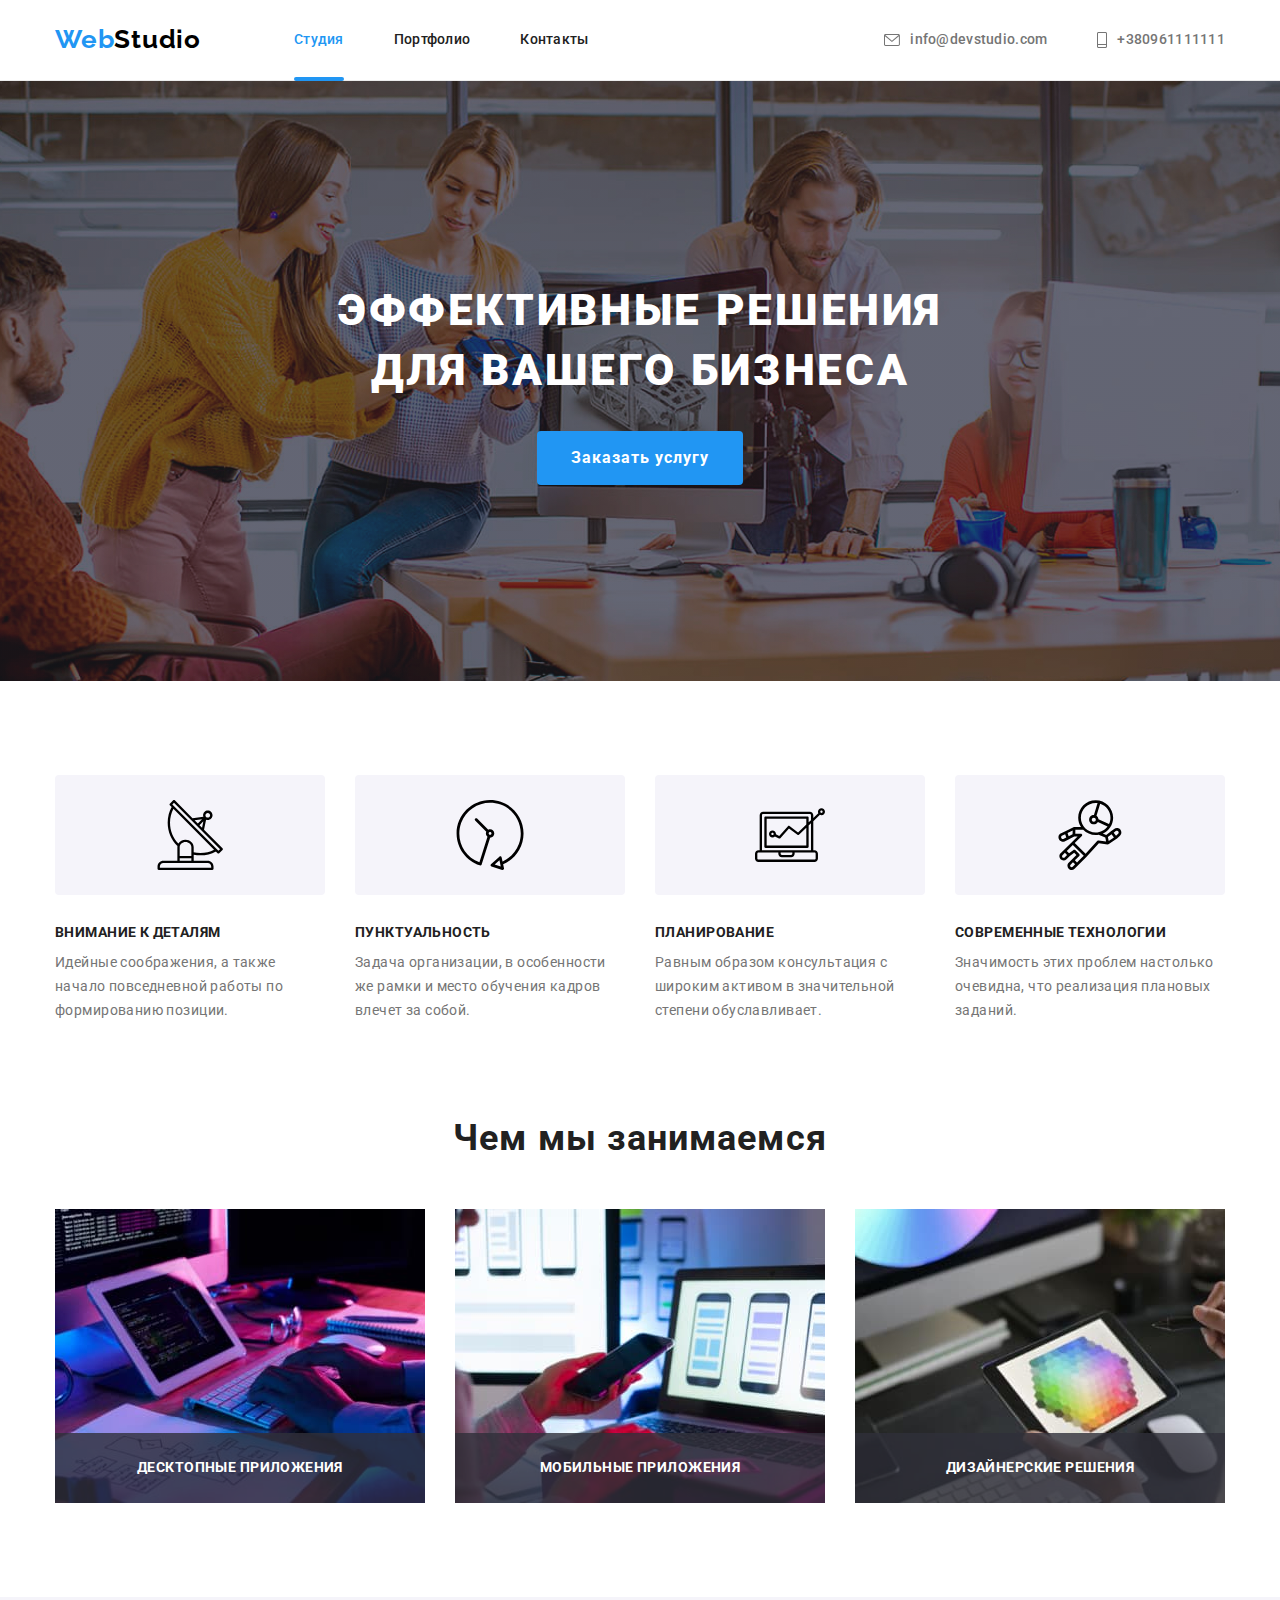
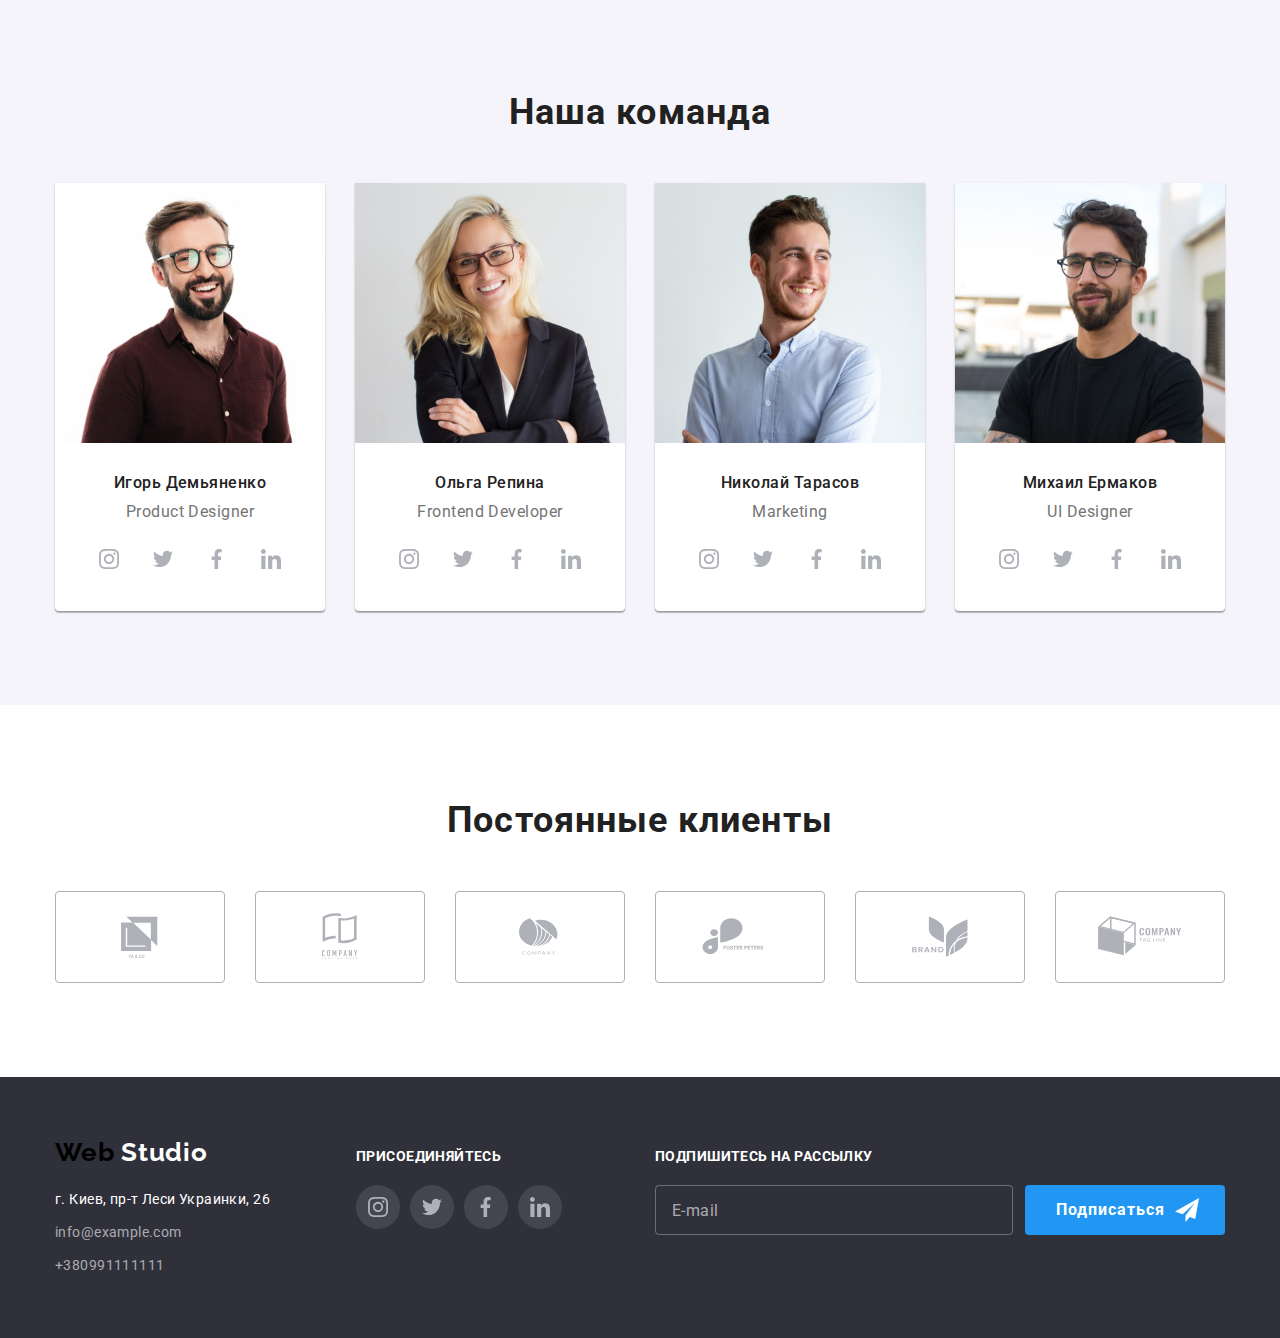
==== index.html @ 136f583f "hw-07" ====
<!DOCTYPE html>
<html lang="ru">
   
<head>
  
    <meta charset="UTF-8">
    <meta http-equiv="X-UA-Compatible" content="IE=edge">
    <meta name="viewport" content="width=device-width, initial-scale=1.0">
    <title>WebStudio</title>
    <link rel="preconnect" href="https://fonts.googleapis.com" />
    <link rel="preconnect" href="https://fonts.gstatic.com" crossorigin />
    <link href="https://fonts.googleapis.com/css2?family=Raleway:wght@700&family=Roboto:wght@400;500;700;900&display=swap"
        rel="stylesheet">
        <link rel="stylesheet" href="https://cdnjs.cloudflare.com/ajax/libs/modern-normalize/1.0.0/modern-normalize.min.css" />
    <link rel="stylesheet" href="./css/main.min.css">
</head>
<body>
    <!--main header--> 
         <header class="main-header">
             <div class="container header-container">
            <nav class="header-nav">
  <a class="logo" href="./index.html"
  ><span class="logo__icon">Web</span>Studio</a>
       <ul class="menu-list">
  <li class="menu-list__item">
      <a class="menu-list__link current" href="./index.html">Студия </a></li>                  
<li class="menu-list__item">
    <a class="menu-list__link" href="./portfolio.html">Портфолио</a></li>
<li class="menu-list__item">
    <a class="menu-list__link" href="Контакты">Контакты</a></li>
</ul></nav>
    <ul class="nav-contact-list-item">
  <li class="nav-contaсt-item">
        <a class="nav-contact-link" href="mailto:info@devstudio.com">
            <svg class="contact-list-icon" width="16px" height="12px">
                <use href="./img/icons.svg#icon-mail"></use>
            </svg>
            info@devstudio.com</a>
</li>
<li class="nav-contaсt-item">
    <a class="nav-contact-link" href="tel:+380961111111">
      <svg class="contact-list-icon" width="10px" height="16px">
          <use href="./img/icons.svg#icon-tel"></use>
      </svg>
      +380961111111</a></li>    
    </ul>
             </div>
 
</header>
<main>
    <!--hero section-->
    <section class="hero-section overlay">
        <div class="container">
<h1 class="hero-title">Эффективные решения для вашего бизнеса</h1>
<button class="hero-button" data-modal-open type="button">Заказать услугу</button>
        </div>
    </section>
    <!--main benefits-->
<section class="section">
    <div class="container">
<h2 class="visually-hidden">наши приемущества</h2>
    <ul class="benefits-list">
        <li class="benefits-list-item">
            <div class="benefits-list-icon-container">
                <svg class="benefits-list-icon">
                    <use href="./img/icons.svg#antenna"></use>
                </svg>
            </div>
            <h3 class="benefits-title">Внимание к деталям</h3>
            <p class="benefits-text">Идейные соображения, а также начало повседневной работы по формированию позиции.</p>
        </li>
        <li class="benefits-list-item">
            <div class="benefits-list-icon-container">
<svg class="benefits-list-icon">
    <use href="./img/icons.svg#clock"></use>
</svg>
            </div>
            <h3 class="benefits-title">Пунктуальность</h3>
            <p class="benefits-text">Задача организации, в особенности же рамки и место обучения кадров влечет за собой.</p>
        </li>
        <li class="benefits-list-item">
            <div class="benefits-list-icon-container">
<svg class="benefits-list-icon">
<use href="./img/icons.svg#laptop"></use>
</svg>
            </div>
            <h3 class="benefits-title">Планирование</h3>
            <p class="benefits-text">Равным образом консультация с широким активом в значительной степени обуславливает.</p>
        </li>
        <li class="benefits-list-item">
            <div class="benefits-list-icon-container">
                <svg class="benefits-list-icon">
                    <use href="./img/icons.svg#astronaut"></use>
                </svg>
            </div>
            <h3 class="benefits-title">Современные технологии</h3>
            <p class="benefits-text">Значимость этих проблем настолько очевидна, что реализация плановых заданий.</p>
        </li>

    </ul></div>
</section>
<!--what we do-->
<section class="occupation-section section">
    <div class="container">
<h2 class="section-title">Чем мы занимаемся</h2>
    <ul class="occupation-list">
        <li class="occupation-list-item">
            <div class="occupation-list-container">
<img src="./img/img(1).jpg" alt="печатает на клавиатуре" width="370" height="294">
<p class="occupation-list-text">Десктопные приложения</p>
            </div>
            
        </li>
        <li class="occupation-list-item">
            <div class="occupation-list-container">
<img src="./img/img(2).jpg" alt="создает приложение" width="370" height="294">
<p class="occupation-list-text">Мобильные приложения</p>
            </div>
            
        </li>
        <li class="occupation-list-item">
        <div class="occupation-list-container">
<img src="./img/img(3).jpg" alt="смотрит в планшет" width="370" height="294">
<p class="occupation-list-text">Дизайнерские решения</p>
        </div>
            
        </li>
    </ul>
    </div>
</section>
<!--our team-->
<section class="section team-section">
    <div class="container">
<h2 class="section-title">Наша команда</h2>    
    <ul class="team-list">
            <li class="team-item">
            <img src="./img/ИгорьДемьяненко.jpg" alt="дизайнер" width="270" height="260">
            <div class="team-item-text-container">
              <h3 class="team-title">Игорь Демьяненко</h3>
            <p class="team-text" lang="en">Product Designer</p>
            <ul class="social-links-list">
                <li class="social-links-list-item">
                    <a class="social-links-list-link" href="">
                        <svg class="team-social-list-icon" width="20" height="20">
                            <use href="./img/icons.svg#instagram"></use>
                        </svg>
                    </a>
                </li>
                <li class="social-links-list-item">
                    <a class="social-links-list-link" href=""
                     >
                        <svg class="team-social-list-icon" width="20"
                        height="20"
                        >
                        <use href="./img/icons.svg#twitter"></use>
                    </svg>
                    </a>
                </li>

<li class="social-links-list-item">
    <a class="social-links-list-link" href="">
        <svg class="team-social-list-icon" width="20" height="20">
            <use href="./img/icons.svg#facebook"></use>
        </svg>
    </a>
</li>
<li class="social-links-list-item">
    <a class="social-links-list-link" href="">
        <svg class="team-social-list-icon" width="20" height="20">
            <use href="./img/icons.svg#linkedin"></use>
        </svg>
    </a>
</li>
            </ul>   
            </div>
        </li>
        <li class="team-item">
            <img src="./img/ОльгаРепина.jpg" alt="разработчик" width="270" height="260">
<div class="team-item-text-container">
<h3 class="team-title">Ольга Репина</h3>
            <p class="team-text" lang="en">Frontend Developer</p>
            <ul class="social-links-list">
                <li class="social-links-list-item">
                    <a class="social-links-list-link" href="">
                        <svg class="team-social-list-icon" width="20" height="20">
                            <use href="./img/icons.svg#instagram"></use>
                        </svg>
                    </a>
                </li>
                <li class="social-links-list-item">
                    <a class="social-links-list-link" href="">
                        <svg class="team-social-list-icon" width="20" height="20">
                            <use href="./img/icons.svg#twitter"></use>
                        </svg>
                    </a>
                </li>
            
                <li class="social-links-list-item">
                    <a class="social-links-list-link" href="">
                        <svg class="team-social-list-icon" width="20" height="20">
                            <use href="./img/icons.svg#facebook"></use>
                        </svg>
                    </a>
                </li>
                <li class="social-links-list-item">
                    <a class="social-links-list-link" href="">
                        <svg class="team-social-list-icon" width="20" height="20">
                            <use href="./img/icons.svg#linkedin"></use>
                        </svg>
                    </a>
                </li>
            </ul>
</div>
               </li>
           <li class="team-item">
            <img src="./img/НиколайТарасов.jpg" alt="маркетолог" width="270" height="260">
            <div class="team-item-text-container">
<h3 class="team-title">Николай Тарасов</h3>
        <p class="team-text" lang="en">Marketing</p>
        <ul class="social-links-list">
            <li class="social-links-list-item">
                <a class="social-links-list-link" href="">
                    <svg class="team-social-list-icon" width="20" height="20">
                        <use href="./img/icons.svg#instagram"></use>
                    </svg>
                </a>
            </li>
            <li class="social-links-list-item">
                <a class="social-links-list-link" href="">
                    <svg class="team-social-list-icon" width="20" height="20">
                        <use href="./img/icons.svg#twitter"></use>
                    </svg>
                </a>
            </li>
        
            <li class="social-links-list-item">
                <a class="social-links-list-link" href="">
                    <svg class="team-social-list-icon" width="20" height="20">
                        <use href="./img/icons.svg#facebook"></use>
                    </svg>
                </a>
            </li>
            <li class="social-links-list-item">
                <a class="social-links-list-link" href="">
                    <svg class="team-social-list-icon" width="20" height="20">
                        <use href="./img/icons.svg#linkedin"></use>
                    </svg>
                </a>
            </li>
        </ul>
            </div>
         </li> 
            <li class="team-item">
            <img src="./img/МихаилЕрмаков.jpg" alt="дизайнер" width="270" height="260">
            <div class="team-item-text-container">
<h3 class="team-title">Михаил Ермаков</h3>
        <p class="team-text" lang="en">UI Designer</p>
        <ul class="social-links-list">
            <li class="social-links-list-item">
                <a class="social-links-list-link" href="">
                    <svg class="team-social-list-icon" width="20" height="20">
                        <use href="./img/icons.svg#instagram"></use>
                    </svg>
                </a>
            </li>
            <li class="social-links-list-item">
                <a class="social-links-list-link" href="">
                    <svg class="team-social-list-icon" width="20" height="20">
                        <use href="./img/icons.svg#twitter"></use>
                    </svg>
                </a>
            </li>
        
            <li class="social-links-list-item">
                <a class="social-links-list-link" href="">
                    <svg class="team-social-list-icon" width="20" height="20">
                        <use href="./img/icons.svg#facebook"></use>
                    </svg>
                </a>
            </li>
            <li class="social-links-list-item">
                <a class="social-links-list-link" href="">
                    <svg class="team-social-list-icon" width="20" height="20">
                        <use href="./img/icons.svg#linkedin"></use>
                    </svg>
                </a>
            </li>
        </ul>
            </div>
    </li>
        </ul>
    </div>

    </section>
    <!--clients-->
    <section class="section">
        <div class="container">
            <h2 class="section-title">Постоянные клиенты</h2>
            <ul class="clients-list">
                <li class="clients-list-item">
                    <a  class="clients-list-link" href="">
                        <svg class="client-logo"
                         width="106"
                  height="60"
                  viewBox="0 0 100 50">
                <use href="./img/icons.svg#company1"></use>
                </svg>
                    </a>

                </li>
                <li class="clients-list-item">
                    <a class="clients-list-link" href="">
                        <svg class="client-logo" width="106" height="60" viewBox="0 0 100 50">
                            <use href="./img/icons.svg#company2"></use>
                        </svg>
                    </a>
                
                </li>
<li class="clients-list-item">
    <a class="clients-list-link" href="">
        <svg class="client-logo" width="106" height="60" viewBox="0 0 100 50">
            <use href="./img/icons.svg#company3"></use>
        </svg>
    </a>

</li>
<li class="clients-list-item">
    <a class="clients-list-link" href="">
        <svg class="client-logo" width="106" height="60" viewBox="0 0 100 50">
            <use href="./img/icons.svg#company4"></use>
        </svg>
    </a>

</li>
<li class="clients-list-item">
    <a class="clients-list-link" href="">
        <svg class="client-logo" width="106" height="60" viewBox="0 0 100 50">
            <use href="./img/icons.svg#company5"></use>
        </svg>
    </a>

</li>
<li class="clients-list-item">
    <a class="clients-list-link" href="">
        <svg class="client-logo" width="106" height="60" viewBox="0 0 100 50">
            <use href="./img/icons.svg#company6"></use>
        </svg>
    </a>

</li>
            </ul>

        </div>

    </section>
</main>
<!--main footer-->
<footer class="footer">
    <div class="container container-flex">
        <div class="footer-left-side"> 
<a class="logo" href="./index.html">
    <span class="logo-web">Web</span>
    <span class="logo-studio">Studio</span></a>

    <address class="footer-adress">
        <ul class="footer-adres-list">
            <li class="footer-adres-item">
                <a class="footer-contact post-adres" href="https://goo.gl/maps/zZC6SGE139cC886c9" target="_blank"
                    rel="noopener noreferrer">г. Киев, пр-т Леси Украинки, 26</a>
            </li>
            <li class="footer-adres-item">
                <a class="footer-contact" href="mailto:info@example.com">info@example.com</a>
            </li>
            <li class="footer-adres-item">
                <a class="footer-contact" href="tel:+380991111111">+380991111111</a>
            </li>
        </ul>
    </address>
</div>
<div class="footer-right-side">
    <h2 class="footer-title">присоединяйтесь</h2>
    <ul class="social-links-list">
        <li class="social-links-list-item">
            <a class="social-links-list-link footer-social-link" href="">
                <svg class="footer-social-link-icon" width="20" height="20">
                    <use href="./img/icons.svg#instagram"
                    ></use>
                </svg>
            </a>
        </li>
        <li class="social-links-list-item">
            <a class="social-links-list-link footer-social-link" href="">
                <svg class="footer-social-link-icon" width="20" height="20">
                    <use href="./img/icons.svg#twitter"></use>
                </svg>
            </a>
        </li>
        <li class="social-links-list-item">
            <a class="social-links-list-link footer-social-link" href="">
                <svg class="footer-social-link-icon" width="20" height="20">
                    <use href="./img/icons.svg#facebook"></use>
                </svg>
            </a>
        </li>
        <li class="social-links-list-item">
            <a class="social-links-list-link footer-social-link" href="">
                <svg class="footer-social-link-icon" width="20" height="20">
                    <use href="./img/icons.svg#linkedin"></use>
                </svg>
            </a>
        </li>
    </ul>
</div>
<div class="footer-subscribe-part">
    <p class="footer-title">Подпишитесь на рассылку</p>
    <form class="footer-subcribe-form">
        <input class="footer-subcribe-input" type="email" name="email-for-subscription" placeholder="E-mail" /><button
            class="footer-subscribe-button" type="submit">
            Подписаться
            <svg class="footer-subscribe-button-icon" width="24" height="24">
                <use href="./img/icons.svg#plane"></use>
            </svg>
        </button>
    </form>
</div>
    </div>

    
</footer>
<div class="backdrop is-hidden" data-modal>
    <div class="modal">
        <button class="modal-close-btn" data-modal-close type="button">
        <svg class="modal-close-btn-icon" width="11" height="11">
<use href="./img/icons.svg#close-icon"></use>
        </svg>
</button>
<form class="modal-form">
    <p class="modal-form-title">
        Оставьте свои данные, мы вам перезвоним
    </p>

    <label class="modal-form-field">
        <span class="modal-form-label-text">Имя</span>
        <span class="modal-form-input-container">
            <input class="modal-form-input" type="text" name="user-name" required />
            <svg class="modal-form-icon" width="12" height="12">
                <use href="./img/icons.svg#modal-person"></use>
            </svg>
        </span>
    </label>

    <label class="modal-form-field">
        <span class="modal-form-label-text">Телефон</span>
        <span class="modal-form-input-container">
            <input class="modal-form-input" type="tel" name="user-phone-number" required /><svg class="modal-form-icon"
                width="13" height="13">
                <use href="./img/icons.svg#modal-phone"></use>
            </svg>
        </span>
    </label>

    <label class="modal-form-field">
        <span class="modal-form-label-text">Почта</span>
        <span class="modal-form-input-container">
            <input class="modal-form-input" type="email" name="user-email" required /><svg class="modal-form-icon"
                width="15" height="12">
                <use href="./img/icons.svg#modal-email"></use>
            </svg>
        </span>
    </label>

    <label class="modal-form-textarea-field">
        <span class="modal-form-label-text">Комментарий</span><textarea class="modal-form-textarea" name="user-comment"
            placeholder="Введите текст"></textarea>
    </label>

    <label class="modal-form-rules-label">
        <input class="modal-form-rules-checkbox visually-hidden" type="checkbox" name="checkbox" required />
        <svg class="modal-form-icon-checkbox" width="16" height="15">
            <use href="./img/icons.svg#icon-check"></use>
        </svg>Соглашаюсь с рассылкой и принимаю&nbsp;
        <a class="modal-form-rules-link" href="">Условия договора</a></label>

    <button class="modal-form-send-btn" type="submit">Отправить</button>
</form>
    </div>

</div>
<script src="./js/modal.js"></script>
</body>

</html>
---- css/main.min.css ----
﻿:root{--primary-color: #757575;--secondary-color: #212121;--accent-color: #2196F3;--bg-color: #FFFFFF;--transition-data: 250ms cubic-bezier(0.4, 0, 0.2, 1)}.visually-hidden{position:absolute;width:1px;height:1px;margin:-1px;border:0;padding:0;white-space:nowrap;clip-path:inset(100%);clip:rect(0 0 0 0);overflow:hidden}body{font-family:Roboto,sans-serif;color:var(--primary-color);background-color:var(--bg-color)}ul{padding:0;margin:0;list-style:none}h1,h2,h3,p{margin:0}img{max-width:100%;height:auto;display:block}.container{width:1200px;padding-left:15px;padding-right:15px;margin:0 auto}.section{padding-top:94px;padding-bottom:94px}.social-links-list{display:flex;justify-content:center}.social-links-list-item{width:44px;height:44px}.social-links-list-item:not(:last-child){margin-right:10px}.social-links-list-link{display:flex;align-items:center;justify-content:center;width:100%;height:100%;border-radius:50%;background-color:var(--bg-color);transition:background-color 250ms cubic-bezier(0.4, 0, 0.2, 1)}.social-links-list-link:hover,.social-links-list-link:focus{background-color:var(--accent-color)}.team-social-list-icon{fill:#afb1b8;transition:fill 250ms cubic-bezier(0.4, 0, 0.2, 1)}.social-links-list-link:hover .team-social-list-icon,.social-links-list-link:focus .team-social-list-icon{fill:var(--bg-color)}.logo{text-decoration:none;font-family:Raleway,sans-serif;font-weight:700;font-size:26px;line-height:1.2;letter-spacing:.03em;color:#000}.logo__icon{color:var(--accent-color)}.backdrop{position:fixed;top:0;left:0;width:100%;height:100%;background:rgba(0,0,0,.2);transition:opacity var(--transition-data),visibility var(--transition-data)}.backdrop.is-hidden{visibility:hidden;opacity:0;pointer-events:none}.modal-close-btn{position:absolute;right:8px;top:8px;width:30px;height:30px;padding:0;display:flex;align-items:center;justify-content:center;border-radius:50%;border:1px solid rgba(0,0,0,.1);background:rgba(0,0,0,0);cursor:pointer}.modal-close-btn-icon{transition:fill var(--transition-data)}.modal-close-btn:hover .modal-close-btn-icon,.modal-close-btn:focus .modal-close-btn-icon{fill:var(--accent-color)}.modal{position:absolute;top:50%;left:50%;transform:translate(-50%, -50%) scale(1);min-width:528px;min-height:581px;background:var(--bg-color);box-shadow:0px 1px 3px rgba(0,0,0,.12),0px 1px 1px rgba(0,0,0,.14),0px 2px 1px rgba(0,0,0,.2);border-radius:4px;transition:translate var(--transition-data) scale var(--transition-data)}.modal-form{display:flex;flex-direction:column;width:528px;padding:40px}.modal-form-title{margin-bottom:12px;font-weight:700;font-size:20px;line-height:1.15;letter-spacing:.03em;text-align:center;color:var(--secondary-color)}.modal-form-field{margin-bottom:10px}.modal-form-label-text{display:block;margin-bottom:4px;font-size:12px;line-height:1.17;letter-spacing:.01em}.modal-form-input{padding-left:42px;width:100%;height:40px;border:1px solid rgba(33,33,33,.2);border-radius:4px;transition:border-color var(--transition-data),cursor var(--transition-data)}.modal-form-input :hover,.modal-form-input :focus{outline:none;border:1px solid var(--accent-color);cursor:pointer}.modal-form-container{position:relative}.modal-form-icon{position:absolute;top:50%;left:12px;transform:translateY(-50%);fill:var(--secondary-color);transition:fill var(--transition-data)}.modal-form-input:hover+.modal-form-icon,.modal-form-input:focus+.modal-form-icon{fill:var(--accent-color)}.modal-form-textarea-field{margin-bottom:20px}.modal-form-textarea{display:block;width:100%;height:120px;padding:12px 16px;resize:none;border:1px solid rgba(33,33,33,.2);border-radius:4px;transition:border-color var(--transition-data)}.modal-form-textarea:hover,.modal-form-textarea:focus{outline:none;border-color:var(--accent-color)}.modal-form-textarea::placeholder{font-size:12px;line-height:1.17;letter-spacing:.01em;color:rgba(117,117,117,.5)}.modal-form-rules-label{justify-content:center;display:flex;align-items:center;flex-wrap:wrap;margin-bottom:30px;font-size:14px;line-height:1.71;letter-spacing:.03em}.modal-form-icon-checkbox{fill:rgba(0,0,0,0);border:2px solid var(--secondary-color);border-radius:4px;cursor:pointer;margin-right:7px;transition:border var(--transition-data),fill var(--transition-data)}.modal-form-rules-checkbox:focus+.modal-form-icon-checkbox{border:1px solid var(--accent-color)}.modal-form-rules-checkbox:checked+.modal-form-icon-checkbox{fill:var(--accent-color);border:none}.modal-form-rules-link{color:var(--accent-color)}.modal-form-send-btn{min-width:200px;align-self:center;padding:10px 56px;font-weight:700;font-size:16px;line-height:1.88;letter-spacing:.06em;color:var(--bg-color);background-color:var(--accent-color);cursor:pointer;border-color:rgba(0,0,0,0);border-radius:4px;transition:background-color var(--transition-data),box-shadow var(--transition-data)}.modal-form-send-btn:hover,.modal-form-send-btn:focus{background-color:#188ce8;box-shadow:0px 4px 4px rgba(0,0,0,.15)}.backdrop.is-hidden .modal{transform:translate(-30%, -30%) scale(0.7)}.main-header{border-bottom:1px solid #ececec}.header-container,.header-nav{display:flex;align-items:center}.menu-list{display:flex;margin-left:93px}.nav-contaсt-item:not(:last-child){margin-right:50px}.menu-list__item+.menu-list__item{margin-left:50px}.menu-list__link{padding:32px 0;display:block;text-decoration:none;font-weight:500;font-size:14px;line-height:1.14;letter-spacing:.02em;color:var(--secondary-color);transition:color 250ms cubic-bezier(0.4, 0, 0.2, 1)}.menu-list__link:hover,.menu-list__link:focus{color:var(--accent-color)}.current{position:relative;color:var(--accent-color)}.current::after{content:"";display:block;position:absolute;bottom:-1px;left:0;width:100%;height:4px;border-radius:2px;background-color:var(--accent-color)}.nav-contact-list-item{display:flex;margin-left:auto}.nav-contact-item:not(:last-child){margin-right:50px}.contact-list-icon{margin-right:10px;fill:#757575}.nav-contact-link:hover .contact-list-icon,.nav-contact-link:focus .contact-list-icon{fill:var(--accent-color)}.nav-contact-link{display:flex;align-items:center;text-decoration:none;font-weight:500;font-size:14px;line-height:1.14;letter-spacing:.02em;color:var(--primary-color);transition:color 250ms cubic-bezier(0.4, 0, 0.2, 1)}.nav-contact-link:hover,.nav-contact-link:focus{color:var(--accent-color)}.contact-list-icon{margin-right:10px;fill:#757575;transition:fill 250ms cubic-bezier(0.4, 0, 0.2, 1)}.hero-section{padding-top:200px;padding-bottom:200px;background-color:#2f303a;text-align:center}.overlay{max-width:1600px;height:600px;margin:0 auto;background-image:linear-gradient(rgba(47, 48, 58, 0.4), rgba(47, 48, 58, 0.4)),url(../img/hero.jpg);background-repeat:no-repeat;background-size:cover;background-position:center}.hero-title{margin:0 auto 30px auto;width:696px;font-weight:900;font-size:44px;line-height:1.36;letter-spacing:.06em;text-transform:uppercase;color:var(--bg-color)}.hero-button{padding:10px 32px;font-weight:700;font-size:16px;line-height:1.88;letter-spacing:.06em;color:var(--bg-color);background-color:var(--accent-color);cursor:pointer;border-color:rgba(0,0,0,0);border-radius:4px;transition:background-color 250ms cubic-bezier(0.4, 0, 0.2, 1)}.hero-button:hover,.hero-button:focus{background-color:#188ce8}.benefits-section{padding-top:94px;padding-bottom:94px}.benefits-list{display:flex;flex-wrap:wrap}.benefits-list-item{width:270px}.benefits-list-item:not(:nth-child(4n)){margin-right:30px}.benefits-list-icon-container{display:flex;align-items:center;justify-content:center;width:270px;height:120px;margin-bottom:30px;background:#f5f4fa;border-radius:4px}.benefits-list-icon{width:70px;height:70px}.benefits-title{margin-bottom:10px;font-weight:700;font-size:14px;line-height:1.14;letter-spacing:.03em;text-transform:uppercase;color:var(--secondary-color)}.benefits-text{font-size:14px;line-height:1.71;letter-spacing:.03em}.occupation-section{padding-top:0}.section-title{margin-bottom:50px;font-weight:700;font-size:36px;line-height:1.17;letter-spacing:.03em;color:var(--secondary-color);text-align:center}.occupation-list{display:flex}.occupation-list-item:not(:last-child){margin-right:30px}.occupation-list-container{position:relative}.occupation-list-text{position:absolute;bottom:0;display:flex;align-items:center;justify-content:center;width:100%;height:70px;font-weight:700;font-size:14px;line-height:1.14;letter-spacing:.03em;text-transform:uppercase;color:var(--bg-color);background-color:rgba(47,48,58,.8)}.team-section{background-color:#f5f4fa}.team-list{display:flex}.team-title{margin-bottom:10px;font-weight:500;color:var(--secondary-color)}.team-text{margin-bottom:16px}.team-item{border-radius:0px 0px 4px 4px;box-shadow:0px 1px 3px rgba(0,0,0,.12),0px 1px 1px rgba(0,0,0,.14),0px 2px 1px rgba(0,0,0,.2);background-color:var(--bg-color)}.team-item:not(:nth-child(4n)){margin-right:30px}.team-item-text-container{padding-top:30px;padding-bottom:30px}.team-title,.team-text{font-size:16px;line-height:1.19;letter-spacing:.03em;text-align:center}.clients-list{display:flex;justify-content:center}.clients-list-item{width:170px;height:92px}.clients-list-item:not(:nth-child(6n)){margin-right:30px}.clients-list-link{display:flex;align-items:center;justify-content:center;width:100%;height:100%;border:1px solid #afb1b8;border-radius:4px;transition:border 250ms cubic-bezier(0.4, 0, 0.2, 1)}.clients-list-link:hover,.clients-list-link:focus{border:1px solid var(--accent-color)}.client-logo{fill:#afb1b8;transition:fill 250ms cubic-bezier(0.4, 0, 0.2, 1)}.clients-list-link:hover .client-logo,.clients-list-link:focus .client-logo{fill:var(--accent-color)}.footer{padding-top:60px;padding-bottom:60px;background-color:#2f303a}.container-flex{display:flex;align-items:baseline}.footer-left-side{flex-grow:1;margin-right:70px}.logo-studio{color:var(--bg-color)}.footer-title{font-weight:700;margin-bottom:20px;font-size:14px;line-height:1.14;letter-spacing:.03em;text-transform:uppercase;color:var(--bg-color)}.footer-social-link{background-color:rgba(255,255,255,.1);transition:background-color 250ms cubic-bezier(0.4, 0, 0.2, 1)}.footer-social-link:hover,.footer-social-link:focus{background-color:var(--accent-color)}.filter-button-list{margin-bottom:50px;display:flex;justify-content:center}.filter-button{padding:6px 22px;font-weight:500;font-size:16px;line-height:1.62;letter-spacing:.03em;color:var(--secondary-color);background-color:#f5f4fa;cursor:pointer;border-radius:4px;border-color:rgba(0,0,0,0);transition:box-shadow 250ms cubic-bezier(0.4, 0, 0.2, 1),background-color 250ms cubic-bezier(0.4, 0, 0.2, 1),color 250ms cubic-bezier(0.4, 0, 0.2, 1)}.filter-button:hover,.filter-button:focus{box-shadow:0px 3px 1px rgba(0,0,0,.1),0px 1px 2px rgba(0,0,0,.08),0px 2px 2px rgba(0,0,0,.12);background-color:var(--accent-color);color:var(--bg-color)}.filter-button-item:not(:last-child){margin-right:8px}.page-navigation{display:flex;margin-left:93px}.portfolio-list{display:flex;flex-wrap:wrap}.portfolio-item{width:calc((100% - 60px)/3)}.portfolio-link{display:block;color:inherit;text-decoration:none;transition:box-shadow 250ms cubic-bezier(0.4, 0, 0.2, 1)}.portfolio-link:hover,.portfolio-link:focus{box-shadow:0px 1px 1px rgba(0,0,0,.12),0px 4px 4px rgba(0,0,0,.06),1px 4px 6px rgba(0,0,0,.16)}.portfolio-hover-container{position:relative;overflow:hidden}.portfolio-hover-container::before{display:block;position:absolute;content:"";width:100%;height:100%;background:rgba(33,150,243,.9);transform:translateY(100%);transition:transform 250ms cubic-bezier(0.4, 0, 0.2, 1)}.portfolio-link:hover .portfolio-hover-container::before,.portfolio-link:focus .portfolio-hover-container::before{transform:translateY(0)}.portfolio-hover-text{position:absolute;bottom:-100%;padding:63px 24px;font-size:18px;line-height:1.56;letter-spacing:.03em;color:var(--bg-color);transition:bottom 250ms cubic-bezier(0.4, 0, 0.2, 1)}.portfolio-link:hover .portfolio-hover-text,.portfolio-link:focus .portfolio-hover-text{bottom:0}.portfolio-title{font-weight:700;font-size:18px;line-height:2;letter-spacing:.06em;color:var(--secondary-color)}.portfolio-item-text-container{padding:20px 24px;border:1px solid #eee;border-top:0}.portfolio-item:not(:nth-child(3n)){margin-right:30px}.portfolio-item:not(:nth-last-child(-n+3)){margin-bottom:30px}.footer-adress-item{display:flex}.portfolio-title{font-weight:700;font-size:18px;line-height:2;letter-spacing:.06em;color:var(--secondary-color)}.portfolio-text{font-size:16px;line-height:1.88;letter-spacing:.03em}.footer-right-side{margin-right:93px}.footer-social-link-icon{fill:var(--bg-color)}.footer-subcribe-form{display:flex;align-items:center}.footer-subcribe-input{width:358px;height:50px;padding:15px 16px;margin-right:12px;color:var(--bg-color);background-color:rgba(0,0,0,0);border:1px solid rgba(255,255,255,.3);border-radius:4px}.footer-subcribe-input::placeholder{font-size:16px;line-height:1.25;letter-spacing:.03em;color:rgba(255,255,255,.6)}.footer-subscribe-button{min-width:200px;height:50px;display:flex;align-items:center;padding-left:29px;font-weight:700;font-size:16px;line-height:1.88;letter-spacing:.06em;color:var(--bg-color);background-color:var(--accent-color);cursor:pointer;border-color:rgba(0,0,0,0);border-radius:4px;transition:background-color var(--transition-data)}.footer-subscribe-button:hover,.footer-subscribe-button:focus{background-color:#188ce8}.footer-subscribe-button-icon{margin-left:10px}.footer-adress{font-style:normal;margin-top:20px}.footer-adres-item:not(:last-child){margin-bottom:9px}.footer-contact{font-size:14px;line-height:1.71;letter-spacing:.03em;color:rgba(255,255,255,.6);text-decoration:none;transition:color 250ms cubic-bezier(0.4, 0, 0.2, 1)}.footer-contact:hover,.footer-contact:focus{color:var(--accent-color)}.post-adres{color:var(--bg-color);font-style:normal}/*# sourceMappingURL=main.min.css.map */
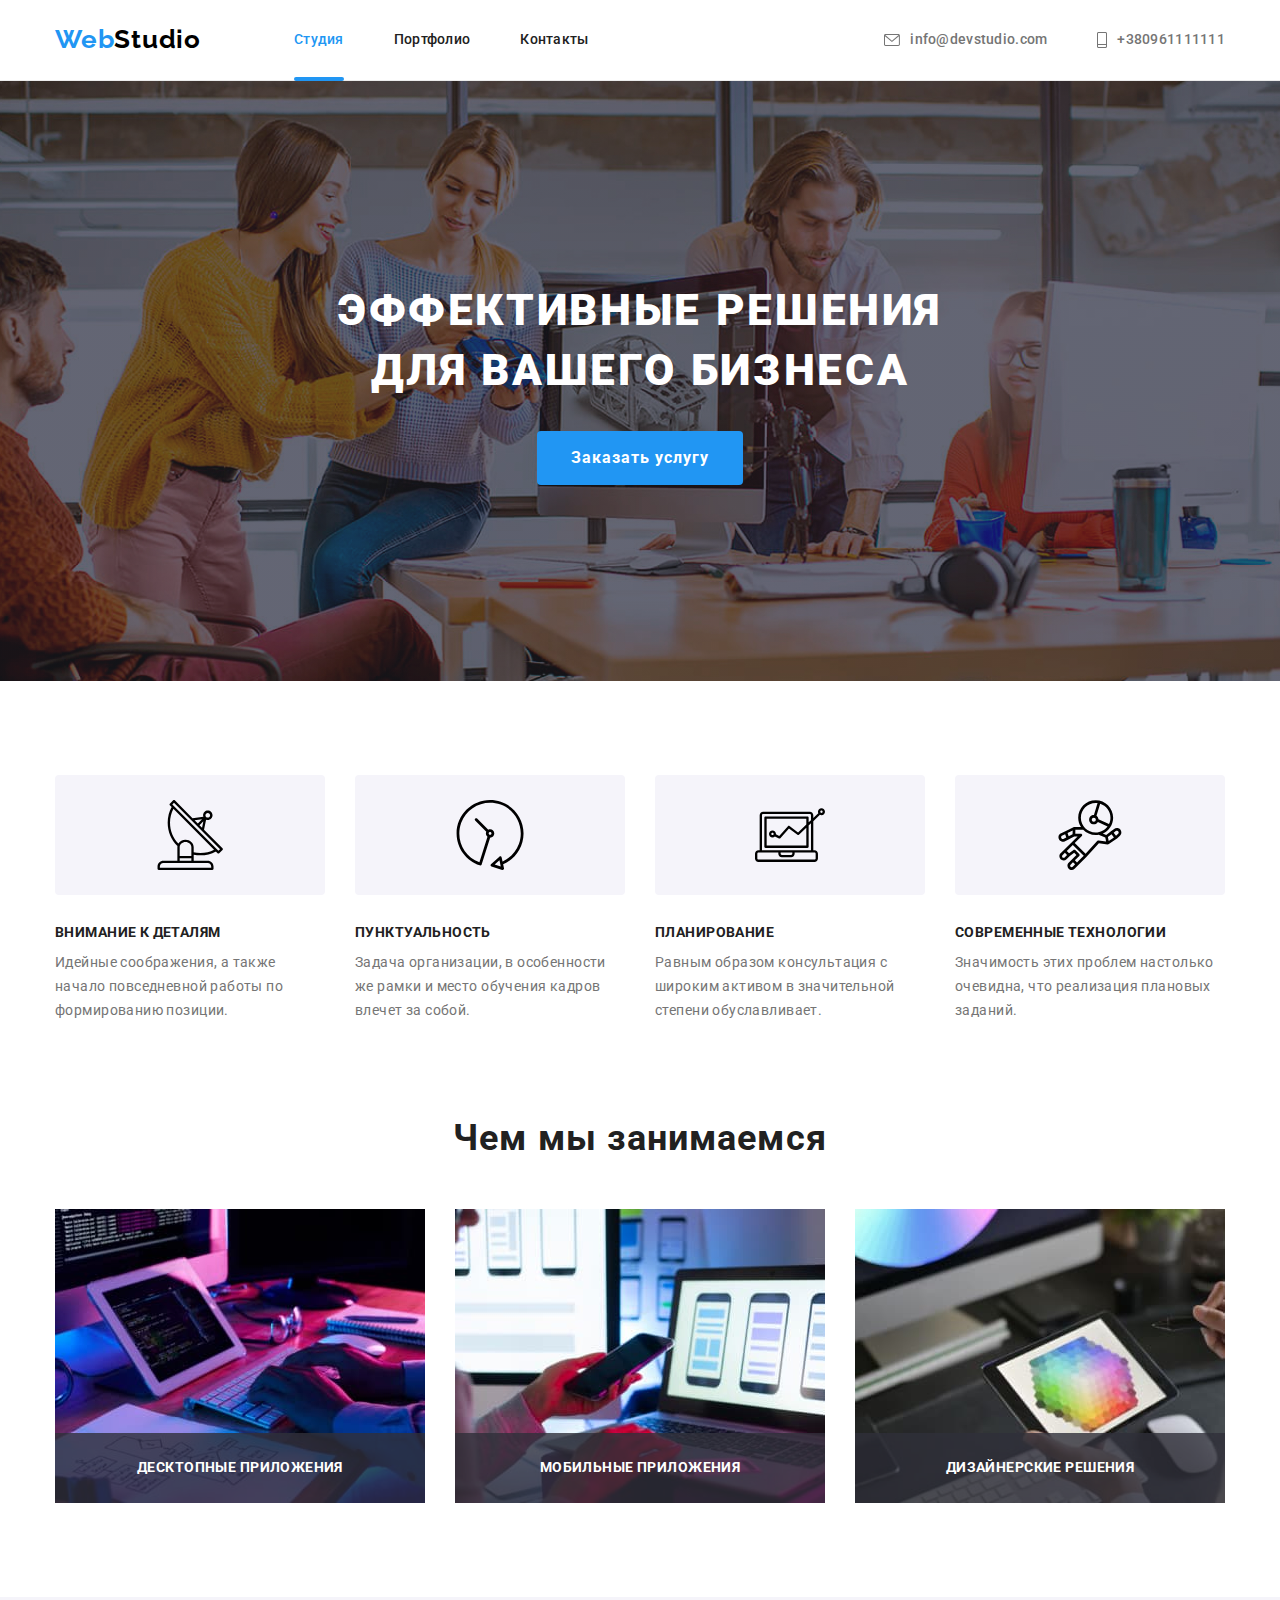
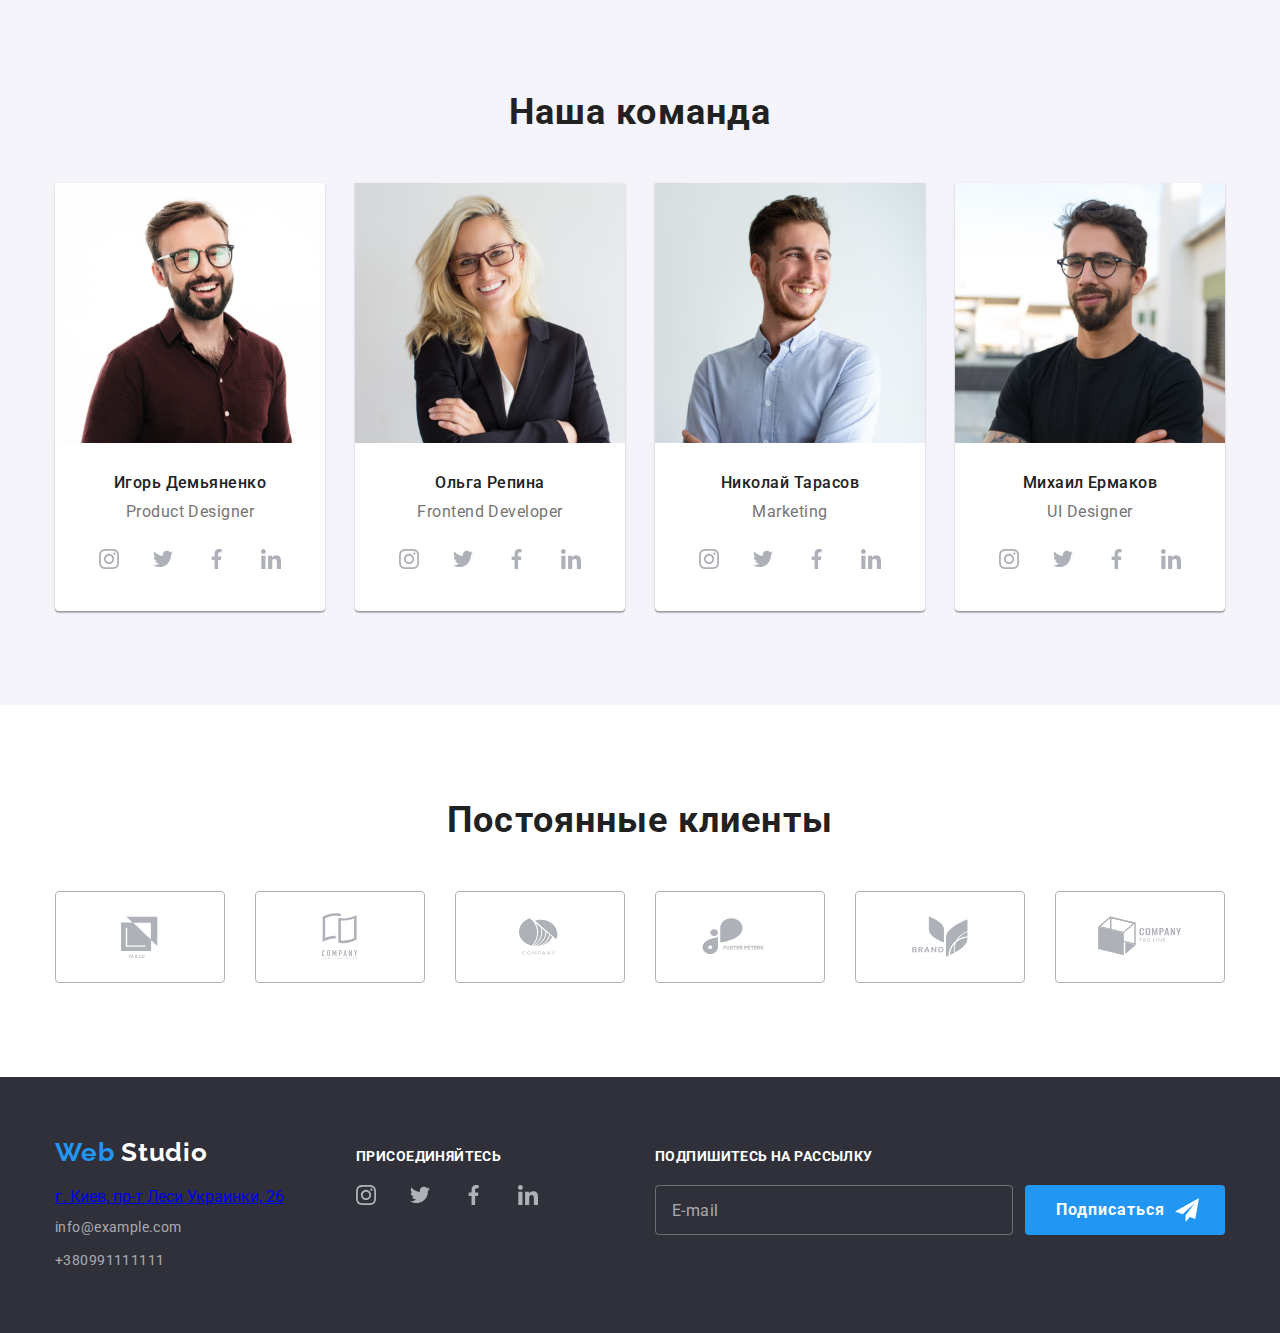
==== commit 14ac6d9f: "hw-07 правки" ====
--- a/index.html
+++ b/index.html
@@ -29,17 +29,17 @@
 <li class="menu-list__item">
     <a class="menu-list__link" href="Контакты">Контакты</a></li>
 </ul></nav>
-    <ul class="nav-contact-list-item">
-  <li class="nav-contaсt-item">
-        <a class="nav-contact-link" href="mailto:info@devstudio.com">
-            <svg class="contact-list-icon" width="16px" height="12px">
+    <ul class="menu-list-item">
+  <li class="menu-list-item__contaсt-item">
+        <a class="menu-list-item__contact-link" href="mailto:info@devstudio.com">
+            <svg class="menu-list-item__icon" width="16px" height="12px">
                 <use href="./img/icons.svg#icon-mail"></use>
             </svg>
             info@devstudio.com</a>
 </li>
-<li class="nav-contaсt-item">
-    <a class="nav-contact-link" href="tel:+380961111111">
-      <svg class="contact-list-icon" width="10px" height="16px">
+<li class="menu-list-item__contaсt-item">
+    <a class="menu-list-item__contact-link" href="tel:+380961111111">
+      <svg class="menu-list-item__icon" width="10px" height="16px">
           <use href="./img/icons.svg#icon-tel"></use>
       </svg>
       +380961111111</a></li>    
@@ -49,10 +49,10 @@
 </header>
 <main>
     <!--hero section-->
-    <section class="hero-section overlay">
+    <section class="hero overlay">
         <div class="container">
-<h1 class="hero-title">Эффективные решения для вашего бизнеса</h1>
-<button class="hero-button" data-modal-open type="button">Заказать услугу</button>
+<h1 class="hero__title">Эффективные решения для вашего бизнеса</h1>
+<button class="hero__button" data-modal-open type="button">Заказать услугу</button>
         </div>
     </section>
     <!--main benefits-->
@@ -60,41 +60,41 @@
     <div class="container">
 <h2 class="visually-hidden">наши приемущества</h2>
     <ul class="benefits-list">
-        <li class="benefits-list-item">
-            <div class="benefits-list-icon-container">
-                <svg class="benefits-list-icon">
+        <li class="benefits-list__item">
+            <div class="benefits-list__icon-container">
+                <svg class="benefits-list__icon">
                     <use href="./img/icons.svg#antenna"></use>
                 </svg>
             </div>
-            <h3 class="benefits-title">Внимание к деталям</h3>
-            <p class="benefits-text">Идейные соображения, а также начало повседневной работы по формированию позиции.</p>
-        </li>
-        <li class="benefits-list-item">
-            <div class="benefits-list-icon-container">
-<svg class="benefits-list-icon">
+            <h3 class="benefits-list__title">Внимание к деталям</h3>
+            <p class="benefits-list__text">Идейные соображения, а также начало повседневной работы по формированию позиции.</p>
+        </li>
+        <li class="benefits-list__item">
+            <div class="benefits-list__icon-container">
+<svg class="benefits-list__icon">
     <use href="./img/icons.svg#clock"></use>
 </svg>
             </div>
-            <h3 class="benefits-title">Пунктуальность</h3>
-            <p class="benefits-text">Задача организации, в особенности же рамки и место обучения кадров влечет за собой.</p>
-        </li>
-        <li class="benefits-list-item">
-            <div class="benefits-list-icon-container">
-<svg class="benefits-list-icon">
+            <h3 class="benefits-list__title">Пунктуальность</h3>
+            <p class="benefits-list__text">Задача организации, в особенности же рамки и место обучения кадров влечет за собой.</p>
+        </li>
+        <li class="benefits-list__item">
+            <div class="benefits-list__icon-container">
+<svg class="benefits-list__icon">
 <use href="./img/icons.svg#laptop"></use>
 </svg>
             </div>
-            <h3 class="benefits-title">Планирование</h3>
-            <p class="benefits-text">Равным образом консультация с широким активом в значительной степени обуславливает.</p>
-        </li>
-        <li class="benefits-list-item">
-            <div class="benefits-list-icon-container">
-                <svg class="benefits-list-icon">
+            <h3 class="benefits-list__title">Планирование</h3>
+            <p class="benefits-list__text">Равным образом консультация с широким активом в значительной степени обуславливает.</p>
+        </li>
+        <li class="benefits-list__item">
+            <div class="benefits-list__icon-container">
+                <svg class="benefits-list__icon">
                     <use href="./img/icons.svg#astronaut"></use>
                 </svg>
             </div>
-            <h3 class="benefits-title">Современные технологии</h3>
-            <p class="benefits-text">Значимость этих проблем настолько очевидна, что реализация плановых заданий.</p>
+            <h3 class="benefits-list__title">Современные технологии</h3>
+            <p class="benefits-list__text">Значимость этих проблем настолько очевидна, что реализация плановых заданий.</p>
         </li>
 
     </ul></div>
@@ -104,24 +104,24 @@
     <div class="container">
 <h2 class="section-title">Чем мы занимаемся</h2>
     <ul class="occupation-list">
-        <li class="occupation-list-item">
-            <div class="occupation-list-container">
+        <li class="occupation-list__item">
+            <div class="occupation-list__container">
 <img src="./img/img(1).jpg" alt="печатает на клавиатуре" width="370" height="294">
-<p class="occupation-list-text">Десктопные приложения</p>
+<p class="occupation-list__text">Десктопные приложения</p>
             </div>
             
         </li>
-        <li class="occupation-list-item">
-            <div class="occupation-list-container">
+        <li class="occupation-list__item">
+            <div class="occupation-list__container">
 <img src="./img/img(2).jpg" alt="создает приложение" width="370" height="294">
-<p class="occupation-list-text">Мобильные приложения</p>
+<p class="occupation-list__text">Мобильные приложения</p>
             </div>
             
         </li>
-        <li class="occupation-list-item">
-        <div class="occupation-list-container">
+        <li class="occupation-list__item">
+        <div class="occupation-list__container">
 <img src="./img/img(3).jpg" alt="смотрит в планшет" width="370" height="294">
-<p class="occupation-list-text">Дизайнерские решения</p>
+<p class="occupation-list__text">Дизайнерские решения</p>
         </div>
             
         </li>
@@ -133,23 +133,23 @@
     <div class="container">
 <h2 class="section-title">Наша команда</h2>    
     <ul class="team-list">
-            <li class="team-item">
+            <li class="team-list__item">
             <img src="./img/ИгорьДемьяненко.jpg" alt="дизайнер" width="270" height="260">
-            <div class="team-item-text-container">
-              <h3 class="team-title">Игорь Демьяненко</h3>
-            <p class="team-text" lang="en">Product Designer</p>
-            <ul class="social-links-list">
-                <li class="social-links-list-item">
-                    <a class="social-links-list-link" href="">
-                        <svg class="team-social-list-icon" width="20" height="20">
+            <div class="team-list__text-container">
+              <h3 class="team-list__title">Игорь Демьяненко</h3>
+            <p class="team-list__text" lang="en">Product Designer</p>
+            <ul class="socials">
+                <li class="socials__item">
+                    <a class="socials__list-link" href="">
+                        <svg class="socials__list-icon" width="20" height="20">
                             <use href="./img/icons.svg#instagram"></use>
                         </svg>
                     </a>
                 </li>
-                <li class="social-links-list-item">
-                    <a class="social-links-list-link" href=""
+                <li class="socials__item">
+                    <a class="socials__list-link" href=""
                      >
-                        <svg class="team-social-list-icon" width="20"
+                        <svg class="socials__list-icon" width="20"
                         height="20"
                         >
                         <use href="./img/icons.svg#twitter"></use>
@@ -157,16 +157,16 @@
                     </a>
                 </li>
 
-<li class="social-links-list-item">
-    <a class="social-links-list-link" href="">
-        <svg class="team-social-list-icon" width="20" height="20">
+<li class="socials__item">
+    <a class="socials__list-link" href="">
+        <svg class="socials__list-icon" width="20" height="20">
             <use href="./img/icons.svg#facebook"></use>
         </svg>
     </a>
 </li>
-<li class="social-links-list-item">
-    <a class="social-links-list-link" href="">
-        <svg class="team-social-list-icon" width="20" height="20">
+<li class="socials__item">
+    <a class="socials__list-link" href="">
+        <svg class="socials__list-icon" width="20" height="20">
             <use href="./img/icons.svg#linkedin"></use>
         </svg>
     </a>
@@ -174,37 +174,37 @@
             </ul>   
             </div>
         </li>
-        <li class="team-item">
+        <li class="team-list__item">
             <img src="./img/ОльгаРепина.jpg" alt="разработчик" width="270" height="260">
-<div class="team-item-text-container">
-<h3 class="team-title">Ольга Репина</h3>
-            <p class="team-text" lang="en">Frontend Developer</p>
-            <ul class="social-links-list">
-                <li class="social-links-list-item">
-                    <a class="social-links-list-link" href="">
-                        <svg class="team-social-list-icon" width="20" height="20">
+<div class="team-list__text-container">
+<h3 class="team-list__title">Ольга Репина</h3>
+            <p class="team-list__text" lang="en">Frontend Developer</p>
+            <ul class="socials">
+                <li class="socials__item">
+                    <a class="socials__list-link" href="">
+                        <svg class="socials__list-icon" width="20" height="20">
                             <use href="./img/icons.svg#instagram"></use>
                         </svg>
                     </a>
                 </li>
-                <li class="social-links-list-item">
-                    <a class="social-links-list-link" href="">
-                        <svg class="team-social-list-icon" width="20" height="20">
+                <li class="socials__item">
+                    <a class="socials__list-link" href="">
+                        <svg class="socials__list-icon" width="20" height="20">
                             <use href="./img/icons.svg#twitter"></use>
                         </svg>
                     </a>
                 </li>
             
-                <li class="social-links-list-item">
-                    <a class="social-links-list-link" href="">
-                        <svg class="team-social-list-icon" width="20" height="20">
+                <li class="socials__item">
+                    <a class="socials__list-link" href="">
+                        <svg class="socials__list-icon" width="20" height="20">
                             <use href="./img/icons.svg#facebook"></use>
                         </svg>
                     </a>
                 </li>
-                <li class="social-links-list-item">
-                    <a class="social-links-list-link" href="">
-                        <svg class="team-social-list-icon" width="20" height="20">
+                <li class="socials__item">
+                    <a class="socials__list-link" href="">
+                        <svg class="socials__list-icon" width="20" height="20">
                             <use href="./img/icons.svg#linkedin"></use>
                         </svg>
                     </a>
@@ -212,37 +212,37 @@
             </ul>
 </div>
                </li>
-           <li class="team-item">
+           <li class="team-list__item">
             <img src="./img/НиколайТарасов.jpg" alt="маркетолог" width="270" height="260">
-            <div class="team-item-text-container">
-<h3 class="team-title">Николай Тарасов</h3>
-        <p class="team-text" lang="en">Marketing</p>
-        <ul class="social-links-list">
-            <li class="social-links-list-item">
-                <a class="social-links-list-link" href="">
-                    <svg class="team-social-list-icon" width="20" height="20">
+            <div class="team-list__text-container">
+<h3 class="team-list__title">Николай Тарасов</h3>
+        <p class="team-list__text" lang="en">Marketing</p>
+        <ul class="socials">
+            <li class="socials__item">
+                <a class="socials__list-link" href="">
+                    <svg class="socials__list-icon" width="20" height="20">
                         <use href="./img/icons.svg#instagram"></use>
                     </svg>
                 </a>
             </li>
-            <li class="social-links-list-item">
-                <a class="social-links-list-link" href="">
-                    <svg class="team-social-list-icon" width="20" height="20">
+            <li class="socials__item">
+                <a class="socials__list-link" href="">
+                    <svg class="socials__list-icon" width="20" height="20">
                         <use href="./img/icons.svg#twitter"></use>
                     </svg>
                 </a>
             </li>
         
-            <li class="social-links-list-item">
-                <a class="social-links-list-link" href="">
-                    <svg class="team-social-list-icon" width="20" height="20">
+            <li class="socials__item">
+                <a class="socials__list-link" href="">
+                    <svg class="socials__list-icon" width="20" height="20">
                         <use href="./img/icons.svg#facebook"></use>
                     </svg>
                 </a>
             </li>
-            <li class="social-links-list-item">
-                <a class="social-links-list-link" href="">
-                    <svg class="team-social-list-icon" width="20" height="20">
+            <li class="socials__item">
+                <a class="socials__list-link" href="">
+                    <svg class="socials__list-icon" width="20" height="20">
                         <use href="./img/icons.svg#linkedin"></use>
                     </svg>
                 </a>
@@ -250,37 +250,37 @@
         </ul>
             </div>
          </li> 
-            <li class="team-item">
+            <li class="team-list__item">
             <img src="./img/МихаилЕрмаков.jpg" alt="дизайнер" width="270" height="260">
-            <div class="team-item-text-container">
-<h3 class="team-title">Михаил Ермаков</h3>
-        <p class="team-text" lang="en">UI Designer</p>
-        <ul class="social-links-list">
-            <li class="social-links-list-item">
-                <a class="social-links-list-link" href="">
-                    <svg class="team-social-list-icon" width="20" height="20">
+            <div class="team-list__text-container">
+<h3 class="team-list__title">Михаил Ермаков</h3>
+        <p class="team-list__text" lang="en">UI Designer</p>
+        <ul class="socials">
+            <li class="socials__item">
+                <a class="socials__list-link" href="">
+                    <svg class="socials__list-icon" width="20" height="20">
                         <use href="./img/icons.svg#instagram"></use>
                     </svg>
                 </a>
             </li>
-            <li class="social-links-list-item">
-                <a class="social-links-list-link" href="">
-                    <svg class="team-social-list-icon" width="20" height="20">
+            <li class="socials__item">
+                <a class="socials__list-link" href="">
+                    <svg class="socials__list-icon" width="20" height="20">
                         <use href="./img/icons.svg#twitter"></use>
                     </svg>
                 </a>
             </li>
         
-            <li class="social-links-list-item">
-                <a class="social-links-list-link" href="">
-                    <svg class="team-social-list-icon" width="20" height="20">
+            <li class="socials__item">
+                <a class="socials__list-link" href="">
+                    <svg class="socials__list-icon" width="20" height="20">
                         <use href="./img/icons.svg#facebook"></use>
                     </svg>
                 </a>
             </li>
-            <li class="social-links-list-item">
-                <a class="social-links-list-link" href="">
-                    <svg class="team-social-list-icon" width="20" height="20">
+            <li class="socials__item">
+                <a class="socials__list-link" href="">
+                    <svg class="socials__list-icon" width="20" height="20">
                         <use href="./img/icons.svg#linkedin"></use>
                     </svg>
                 </a>
@@ -297,9 +297,9 @@
         <div class="container">
             <h2 class="section-title">Постоянные клиенты</h2>
             <ul class="clients-list">
-                <li class="clients-list-item">
-                    <a  class="clients-list-link" href="">
-                        <svg class="client-logo"
+                <li class="clients-list__item">
+                    <a  class="clients-list__link" href="">
+                        <svg class="clients-list__logo"
                          width="106"
                   height="60"
                   viewBox="0 0 100 50">
@@ -308,41 +308,41 @@
                     </a>
 
                 </li>
-                <li class="clients-list-item">
-                    <a class="clients-list-link" href="">
-                        <svg class="client-logo" width="106" height="60" viewBox="0 0 100 50">
+                <li class="clients-list__item">
+                    <a class="clients-list__link" href="">
+                        <svg class="clients-list__logo" width="106" height="60" viewBox="0 0 100 50">
                             <use href="./img/icons.svg#company2"></use>
                         </svg>
                     </a>
                 
                 </li>
-<li class="clients-list-item">
-    <a class="clients-list-link" href="">
-        <svg class="client-logo" width="106" height="60" viewBox="0 0 100 50">
+<li class="clients-list__item">
+    <a class="clients-list__link" href="">
+        <svg class="clients-list__logo" width="106" height="60" viewBox="0 0 100 50">
             <use href="./img/icons.svg#company3"></use>
         </svg>
     </a>
 
 </li>
-<li class="clients-list-item">
-    <a class="clients-list-link" href="">
-        <svg class="client-logo" width="106" height="60" viewBox="0 0 100 50">
+<li class="clients-list__item">
+    <a class="clients-list__link" href="">
+        <svg class="clients-list__logo" width="106" height="60" viewBox="0 0 100 50">
             <use href="./img/icons.svg#company4"></use>
         </svg>
     </a>
 
 </li>
-<li class="clients-list-item">
-    <a class="clients-list-link" href="">
-        <svg class="client-logo" width="106" height="60" viewBox="0 0 100 50">
+<li class="clients-list__item">
+    <a class="clients-list__link" href="">
+        <svg class="clients-list__logo" width="106" height="60" viewBox="0 0 100 50">
             <use href="./img/icons.svg#company5"></use>
         </svg>
     </a>
 
 </li>
-<li class="clients-list-item">
-    <a class="clients-list-link" href="">
-        <svg class="client-logo" width="106" height="60" viewBox="0 0 100 50">
+<li class="clients-list__item">
+    <a class="clients-list__link" href="">
+        <svg class="clients-list__logo" width="106" height="60" viewBox="0 0 100 50">
             <use href="./img/icons.svg#company6"></use>
         </svg>
     </a>
@@ -359,52 +359,52 @@
     <div class="container container-flex">
         <div class="footer-left-side"> 
 <a class="logo" href="./index.html">
-    <span class="logo-web">Web</span>
-    <span class="logo-studio">Studio</span></a>
-
-    <address class="footer-adress">
-        <ul class="footer-adres-list">
-            <li class="footer-adres-item">
-                <a class="footer-contact post-adres" href="https://goo.gl/maps/zZC6SGE139cC886c9" target="_blank"
+    <span class="logo__icon">Web</span>
+    <span class="logo__studio">Studio</span></a>
+
+    <address class="contacts">
+        <ul class="contacts__list">
+            <li class="contacts__item">
+                <a class="contacts__link-contacts__post-adres" href="https://goo.gl/maps/zZC6SGE139cC886c9" target="_blank"
                     rel="noopener noreferrer">г. Киев, пр-т Леси Украинки, 26</a>
             </li>
-            <li class="footer-adres-item">
-                <a class="footer-contact" href="mailto:info@example.com">info@example.com</a>
-            </li>
-            <li class="footer-adres-item">
-                <a class="footer-contact" href="tel:+380991111111">+380991111111</a>
+            <li class="contacts__item">
+                <a class="contacts__link" href="mailto:info@example.com">info@example.com</a>
+            </li>
+            <li class="contacts__item">
+                <a class="contacts__link" href="tel:+380991111111">+380991111111</a>
             </li>
         </ul>
     </address>
 </div>
 <div class="footer-right-side">
     <h2 class="footer-title">присоединяйтесь</h2>
-    <ul class="social-links-list">
-        <li class="social-links-list-item">
-            <a class="social-links-list-link footer-social-link" href="">
-                <svg class="footer-social-link-icon" width="20" height="20">
+    <ul class="socials">
+        <li class="socials__item">
+            <a class="socials__list-link__footer-social-link" href="">
+                <svg class="socials__footer-icon" width="20" height="20">
                     <use href="./img/icons.svg#instagram"
                     ></use>
                 </svg>
             </a>
         </li>
-        <li class="social-links-list-item">
-            <a class="social-links-list-link footer-social-link" href="">
-                <svg class="footer-social-link-icon" width="20" height="20">
+        <li class="socials__item">
+            <a class="socials__list-link__footer-social-link" href="">
+                <svg class="socials__footer-icon" width="20" height="20">
                     <use href="./img/icons.svg#twitter"></use>
                 </svg>
             </a>
         </li>
-        <li class="social-links-list-item">
-            <a class="social-links-list-link footer-social-link" href="">
-                <svg class="footer-social-link-icon" width="20" height="20">
+        <li class="socials__item">
+            <a class="socials__list-link__footer-social-link" href="">
+                <svg class="socials__footer-icon" width="20" height="20">
                     <use href="./img/icons.svg#facebook"></use>
                 </svg>
             </a>
         </li>
-        <li class="social-links-list-item">
-            <a class="social-links-list-link footer-social-link" href="">
-                <svg class="footer-social-link-icon" width="20" height="20">
+        <li class="socials__item">
+            <a class="socials__list-link__footer-social-link" href="">
+                <svg class="socials__footer-icon" width="20" height="20">
                     <use href="./img/icons.svg#linkedin"></use>
                 </svg>
             </a>
--- a/css/main.min.css
+++ b/css/main.min.css
@@ -1 +1 @@
-﻿:root{--primary-color: #757575;--secondary-color: #212121;--accent-color: #2196F3;--bg-color: #FFFFFF;--transition-data: 250ms cubic-bezier(0.4, 0, 0.2, 1)}.visually-hidden{position:absolute;width:1px;height:1px;margin:-1px;border:0;padding:0;white-space:nowrap;clip-path:inset(100%);clip:rect(0 0 0 0);overflow:hidden}body{font-family:Roboto,sans-serif;color:var(--primary-color);background-color:var(--bg-color)}ul{padding:0;margin:0;list-style:none}h1,h2,h3,p{margin:0}img{max-width:100%;height:auto;display:block}.container{width:1200px;padding-left:15px;padding-right:15px;margin:0 auto}.section{padding-top:94px;padding-bottom:94px}.social-links-list{display:flex;justify-content:center}.social-links-list-item{width:44px;height:44px}.social-links-list-item:not(:last-child){margin-right:10px}.social-links-list-link{display:flex;align-items:center;justify-content:center;width:100%;height:100%;border-radius:50%;background-color:var(--bg-color);transition:background-color 250ms cubic-bezier(0.4, 0, 0.2, 1)}.social-links-list-link:hover,.social-links-list-link:focus{background-color:var(--accent-color)}.team-social-list-icon{fill:#afb1b8;transition:fill 250ms cubic-bezier(0.4, 0, 0.2, 1)}.social-links-list-link:hover .team-social-list-icon,.social-links-list-link:focus .team-social-list-icon{fill:var(--bg-color)}.logo{text-decoration:none;font-family:Raleway,sans-serif;font-weight:700;font-size:26px;line-height:1.2;letter-spacing:.03em;color:#000}.logo__icon{color:var(--accent-color)}.backdrop{position:fixed;top:0;left:0;width:100%;height:100%;background:rgba(0,0,0,.2);transition:opacity var(--transition-data),visibility var(--transition-data)}.backdrop.is-hidden{visibility:hidden;opacity:0;pointer-events:none}.modal-close-btn{position:absolute;right:8px;top:8px;width:30px;height:30px;padding:0;display:flex;align-items:center;justify-content:center;border-radius:50%;border:1px solid rgba(0,0,0,.1);background:rgba(0,0,0,0);cursor:pointer}.modal-close-btn-icon{transition:fill var(--transition-data)}.modal-close-btn:hover .modal-close-btn-icon,.modal-close-btn:focus .modal-close-btn-icon{fill:var(--accent-color)}.modal{position:absolute;top:50%;left:50%;transform:translate(-50%, -50%) scale(1);min-width:528px;min-height:581px;background:var(--bg-color);box-shadow:0px 1px 3px rgba(0,0,0,.12),0px 1px 1px rgba(0,0,0,.14),0px 2px 1px rgba(0,0,0,.2);border-radius:4px;transition:translate var(--transition-data) scale var(--transition-data)}.modal-form{display:flex;flex-direction:column;width:528px;padding:40px}.modal-form-title{margin-bottom:12px;font-weight:700;font-size:20px;line-height:1.15;letter-spacing:.03em;text-align:center;color:var(--secondary-color)}.modal-form-field{margin-bottom:10px}.modal-form-label-text{display:block;margin-bottom:4px;font-size:12px;line-height:1.17;letter-spacing:.01em}.modal-form-input{padding-left:42px;width:100%;height:40px;border:1px solid rgba(33,33,33,.2);border-radius:4px;transition:border-color var(--transition-data),cursor var(--transition-data)}.modal-form-input :hover,.modal-form-input :focus{outline:none;border:1px solid var(--accent-color);cursor:pointer}.modal-form-container{position:relative}.modal-form-icon{position:absolute;top:50%;left:12px;transform:translateY(-50%);fill:var(--secondary-color);transition:fill var(--transition-data)}.modal-form-input:hover+.modal-form-icon,.modal-form-input:focus+.modal-form-icon{fill:var(--accent-color)}.modal-form-textarea-field{margin-bottom:20px}.modal-form-textarea{display:block;width:100%;height:120px;padding:12px 16px;resize:none;border:1px solid rgba(33,33,33,.2);border-radius:4px;transition:border-color var(--transition-data)}.modal-form-textarea:hover,.modal-form-textarea:focus{outline:none;border-color:var(--accent-color)}.modal-form-textarea::placeholder{font-size:12px;line-height:1.17;letter-spacing:.01em;color:rgba(117,117,117,.5)}.modal-form-rules-label{justify-content:center;display:flex;align-items:center;flex-wrap:wrap;margin-bottom:30px;font-size:14px;line-height:1.71;letter-spacing:.03em}.modal-form-icon-checkbox{fill:rgba(0,0,0,0);border:2px solid var(--secondary-color);border-radius:4px;cursor:pointer;margin-right:7px;transition:border var(--transition-data),fill var(--transition-data)}.modal-form-rules-checkbox:focus+.modal-form-icon-checkbox{border:1px solid var(--accent-color)}.modal-form-rules-checkbox:checked+.modal-form-icon-checkbox{fill:var(--accent-color);border:none}.modal-form-rules-link{color:var(--accent-color)}.modal-form-send-btn{min-width:200px;align-self:center;padding:10px 56px;font-weight:700;font-size:16px;line-height:1.88;letter-spacing:.06em;color:var(--bg-color);background-color:var(--accent-color);cursor:pointer;border-color:rgba(0,0,0,0);border-radius:4px;transition:background-color var(--transition-data),box-shadow var(--transition-data)}.modal-form-send-btn:hover,.modal-form-send-btn:focus{background-color:#188ce8;box-shadow:0px 4px 4px rgba(0,0,0,.15)}.backdrop.is-hidden .modal{transform:translate(-30%, -30%) scale(0.7)}.main-header{border-bottom:1px solid #ececec}.header-container,.header-nav{display:flex;align-items:center}.menu-list{display:flex;margin-left:93px}.nav-contaсt-item:not(:last-child){margin-right:50px}.menu-list__item+.menu-list__item{margin-left:50px}.menu-list__link{padding:32px 0;display:block;text-decoration:none;font-weight:500;font-size:14px;line-height:1.14;letter-spacing:.02em;color:var(--secondary-color);transition:color 250ms cubic-bezier(0.4, 0, 0.2, 1)}.menu-list__link:hover,.menu-list__link:focus{color:var(--accent-color)}.current{position:relative;color:var(--accent-color)}.current::after{content:"";display:block;position:absolute;bottom:-1px;left:0;width:100%;height:4px;border-radius:2px;background-color:var(--accent-color)}.nav-contact-list-item{display:flex;margin-left:auto}.nav-contact-item:not(:last-child){margin-right:50px}.contact-list-icon{margin-right:10px;fill:#757575}.nav-contact-link:hover .contact-list-icon,.nav-contact-link:focus .contact-list-icon{fill:var(--accent-color)}.nav-contact-link{display:flex;align-items:center;text-decoration:none;font-weight:500;font-size:14px;line-height:1.14;letter-spacing:.02em;color:var(--primary-color);transition:color 250ms cubic-bezier(0.4, 0, 0.2, 1)}.nav-contact-link:hover,.nav-contact-link:focus{color:var(--accent-color)}.contact-list-icon{margin-right:10px;fill:#757575;transition:fill 250ms cubic-bezier(0.4, 0, 0.2, 1)}.hero-section{padding-top:200px;padding-bottom:200px;background-color:#2f303a;text-align:center}.overlay{max-width:1600px;height:600px;margin:0 auto;background-image:linear-gradient(rgba(47, 48, 58, 0.4), rgba(47, 48, 58, 0.4)),url(../img/hero.jpg);background-repeat:no-repeat;background-size:cover;background-position:center}.hero-title{margin:0 auto 30px auto;width:696px;font-weight:900;font-size:44px;line-height:1.36;letter-spacing:.06em;text-transform:uppercase;color:var(--bg-color)}.hero-button{padding:10px 32px;font-weight:700;font-size:16px;line-height:1.88;letter-spacing:.06em;color:var(--bg-color);background-color:var(--accent-color);cursor:pointer;border-color:rgba(0,0,0,0);border-radius:4px;transition:background-color 250ms cubic-bezier(0.4, 0, 0.2, 1)}.hero-button:hover,.hero-button:focus{background-color:#188ce8}.benefits-section{padding-top:94px;padding-bottom:94px}.benefits-list{display:flex;flex-wrap:wrap}.benefits-list-item{width:270px}.benefits-list-item:not(:nth-child(4n)){margin-right:30px}.benefits-list-icon-container{display:flex;align-items:center;justify-content:center;width:270px;height:120px;margin-bottom:30px;background:#f5f4fa;border-radius:4px}.benefits-list-icon{width:70px;height:70px}.benefits-title{margin-bottom:10px;font-weight:700;font-size:14px;line-height:1.14;letter-spacing:.03em;text-transform:uppercase;color:var(--secondary-color)}.benefits-text{font-size:14px;line-height:1.71;letter-spacing:.03em}.occupation-section{padding-top:0}.section-title{margin-bottom:50px;font-weight:700;font-size:36px;line-height:1.17;letter-spacing:.03em;color:var(--secondary-color);text-align:center}.occupation-list{display:flex}.occupation-list-item:not(:last-child){margin-right:30px}.occupation-list-container{position:relative}.occupation-list-text{position:absolute;bottom:0;display:flex;align-items:center;justify-content:center;width:100%;height:70px;font-weight:700;font-size:14px;line-height:1.14;letter-spacing:.03em;text-transform:uppercase;color:var(--bg-color);background-color:rgba(47,48,58,.8)}.team-section{background-color:#f5f4fa}.team-list{display:flex}.team-title{margin-bottom:10px;font-weight:500;color:var(--secondary-color)}.team-text{margin-bottom:16px}.team-item{border-radius:0px 0px 4px 4px;box-shadow:0px 1px 3px rgba(0,0,0,.12),0px 1px 1px rgba(0,0,0,.14),0px 2px 1px rgba(0,0,0,.2);background-color:var(--bg-color)}.team-item:not(:nth-child(4n)){margin-right:30px}.team-item-text-container{padding-top:30px;padding-bottom:30px}.team-title,.team-text{font-size:16px;line-height:1.19;letter-spacing:.03em;text-align:center}.clients-list{display:flex;justify-content:center}.clients-list-item{width:170px;height:92px}.clients-list-item:not(:nth-child(6n)){margin-right:30px}.clients-list-link{display:flex;align-items:center;justify-content:center;width:100%;height:100%;border:1px solid #afb1b8;border-radius:4px;transition:border 250ms cubic-bezier(0.4, 0, 0.2, 1)}.clients-list-link:hover,.clients-list-link:focus{border:1px solid var(--accent-color)}.client-logo{fill:#afb1b8;transition:fill 250ms cubic-bezier(0.4, 0, 0.2, 1)}.clients-list-link:hover .client-logo,.clients-list-link:focus .client-logo{fill:var(--accent-color)}.footer{padding-top:60px;padding-bottom:60px;background-color:#2f303a}.container-flex{display:flex;align-items:baseline}.footer-left-side{flex-grow:1;margin-right:70px}.logo-studio{color:var(--bg-color)}.footer-title{font-weight:700;margin-bottom:20px;font-size:14px;line-height:1.14;letter-spacing:.03em;text-transform:uppercase;color:var(--bg-color)}.footer-social-link{background-color:rgba(255,255,255,.1);transition:background-color 250ms cubic-bezier(0.4, 0, 0.2, 1)}.footer-social-link:hover,.footer-social-link:focus{background-color:var(--accent-color)}.filter-button-list{margin-bottom:50px;display:flex;justify-content:center}.filter-button{padding:6px 22px;font-weight:500;font-size:16px;line-height:1.62;letter-spacing:.03em;color:var(--secondary-color);background-color:#f5f4fa;cursor:pointer;border-radius:4px;border-color:rgba(0,0,0,0);transition:box-shadow 250ms cubic-bezier(0.4, 0, 0.2, 1),background-color 250ms cubic-bezier(0.4, 0, 0.2, 1),color 250ms cubic-bezier(0.4, 0, 0.2, 1)}.filter-button:hover,.filter-button:focus{box-shadow:0px 3px 1px rgba(0,0,0,.1),0px 1px 2px rgba(0,0,0,.08),0px 2px 2px rgba(0,0,0,.12);background-color:var(--accent-color);color:var(--bg-color)}.filter-button-item:not(:last-child){margin-right:8px}.page-navigation{display:flex;margin-left:93px}.portfolio-list{display:flex;flex-wrap:wrap}.portfolio-item{width:calc((100% - 60px)/3)}.portfolio-link{display:block;color:inherit;text-decoration:none;transition:box-shadow 250ms cubic-bezier(0.4, 0, 0.2, 1)}.portfolio-link:hover,.portfolio-link:focus{box-shadow:0px 1px 1px rgba(0,0,0,.12),0px 4px 4px rgba(0,0,0,.06),1px 4px 6px rgba(0,0,0,.16)}.portfolio-hover-container{position:relative;overflow:hidden}.portfolio-hover-container::before{display:block;position:absolute;content:"";width:100%;height:100%;background:rgba(33,150,243,.9);transform:translateY(100%);transition:transform 250ms cubic-bezier(0.4, 0, 0.2, 1)}.portfolio-link:hover .portfolio-hover-container::before,.portfolio-link:focus .portfolio-hover-container::before{transform:translateY(0)}.portfolio-hover-text{position:absolute;bottom:-100%;padding:63px 24px;font-size:18px;line-height:1.56;letter-spacing:.03em;color:var(--bg-color);transition:bottom 250ms cubic-bezier(0.4, 0, 0.2, 1)}.portfolio-link:hover .portfolio-hover-text,.portfolio-link:focus .portfolio-hover-text{bottom:0}.portfolio-title{font-weight:700;font-size:18px;line-height:2;letter-spacing:.06em;color:var(--secondary-color)}.portfolio-item-text-container{padding:20px 24px;border:1px solid #eee;border-top:0}.portfolio-item:not(:nth-child(3n)){margin-right:30px}.portfolio-item:not(:nth-last-child(-n+3)){margin-bottom:30px}.footer-adress-item{display:flex}.portfolio-title{font-weight:700;font-size:18px;line-height:2;letter-spacing:.06em;color:var(--secondary-color)}.portfolio-text{font-size:16px;line-height:1.88;letter-spacing:.03em}.footer-right-side{margin-right:93px}.footer-social-link-icon{fill:var(--bg-color)}.footer-subcribe-form{display:flex;align-items:center}.footer-subcribe-input{width:358px;height:50px;padding:15px 16px;margin-right:12px;color:var(--bg-color);background-color:rgba(0,0,0,0);border:1px solid rgba(255,255,255,.3);border-radius:4px}.footer-subcribe-input::placeholder{font-size:16px;line-height:1.25;letter-spacing:.03em;color:rgba(255,255,255,.6)}.footer-subscribe-button{min-width:200px;height:50px;display:flex;align-items:center;padding-left:29px;font-weight:700;font-size:16px;line-height:1.88;letter-spacing:.06em;color:var(--bg-color);background-color:var(--accent-color);cursor:pointer;border-color:rgba(0,0,0,0);border-radius:4px;transition:background-color var(--transition-data)}.footer-subscribe-button:hover,.footer-subscribe-button:focus{background-color:#188ce8}.footer-subscribe-button-icon{margin-left:10px}.footer-adress{font-style:normal;margin-top:20px}.footer-adres-item:not(:last-child){margin-bottom:9px}.footer-contact{font-size:14px;line-height:1.71;letter-spacing:.03em;color:rgba(255,255,255,.6);text-decoration:none;transition:color 250ms cubic-bezier(0.4, 0, 0.2, 1)}.footer-contact:hover,.footer-contact:focus{color:var(--accent-color)}.post-adres{color:var(--bg-color);font-style:normal}/*# sourceMappingURL=main.min.css.map */+﻿:root{--primary-color: #757575;--secondary-color: #212121;--accent-color: #2196F3;--bg-color: #FFFFFF;--transition-data: 250ms cubic-bezier(0.4, 0, 0.2, 1)}.visually-hidden{position:absolute;width:1px;height:1px;margin:-1px;border:0;padding:0;white-space:nowrap;clip-path:inset(100%);clip:rect(0 0 0 0);overflow:hidden}body{font-family:Roboto,sans-serif;color:var(--primary-color);background-color:var(--bg-color)}ul{padding:0;margin:0;list-style:none}h1,h2,h3,p{margin:0}img{max-width:100%;height:auto;display:block}.container{width:1200px;padding-left:15px;padding-right:15px;margin:0 auto}.section{padding-top:94px;padding-bottom:94px}.socials{display:flex;justify-content:center}.socials__item{width:44px;height:44px}.socials__item:not(:last-child){margin-right:10px}.socials__list-link{color:#fff;display:flex;align-items:center;justify-content:center;width:100%;height:100%;border-radius:50%;background-color:var(--bg-color);transition:background-color 250ms cubic-bezier(0.4, 0, 0.2, 1)}.socials__list-link:hover,.socials__list-link:focus{background-color:var(--accent-color)}.socials__list-icon{fill:inherit;transition:fill 250ms cubic-bezier(0.4, 0, 0.2, 1)}.socials__list-link-link:hover .socials__list-icon,.socials__list-link-link:focus .socials__list-icon{fill:var(--bg-color)}.logo{text-decoration:none;font-family:Raleway,sans-serif;font-weight:700;font-size:26px;line-height:1.2;letter-spacing:.03em;color:#000}.logo__icon{color:var(--accent-color)}.backdrop{position:fixed;top:0;left:0;width:100%;height:100%;background:rgba(0,0,0,.2);transition:opacity var(--transition-data),visibility var(--transition-data)}.backdrop.is-hidden{visibility:hidden;opacity:0;pointer-events:none}.modal{position:absolute;top:50%;left:50%;transform:translate(-50%, -50%) scale(1);min-width:528px;min-height:581px;background:var(--bg-color);box-shadow:0px 1px 3px rgba(0,0,0,.12),0px 1px 1px rgba(0,0,0,.14),0px 2px 1px rgba(0,0,0,.2);border-radius:4px;transition:translate var(--transition-data) scale var(--transition-data)}.modal-form{display:flex;flex-direction:column;width:528px;padding:40px}.modal-form-title{margin-bottom:12px;font-weight:700;font-size:20px;line-height:1.15;letter-spacing:.03em;text-align:center;color:var(--secondary-color)}.modal-form-field{margin-bottom:10px}.modal-form-input-container{position:relative;display:block}.modal-form-input-container .modal-form-label-text{display:block;margin-bottom:4px;font-size:12px;line-height:1.17;letter-spacing:.01em}.modal-form-input{padding-left:42px;width:100%;height:40px;border:1px solid rgba(33,33,33,.2);border-radius:4px;transition:border-color var(--transition-data)}.modal-form-input :hover,.modal-form-input :focus{outline:none;border:1px solid var(--accent-color);cursor:pointer}.modal-form-icon{position:absolute;top:50%;left:12px;transform:translateY(-50%);fill:var(--secondary-color);transition:fill var(--transition-data)}.modal-form-input:hover+.modal-form-icon,.modal-form-input:focus+.modal-form-icon{fill:var(--accent-color)}.modal-form-textarea-field{margin-bottom:20px}.modal-form-textarea{display:block;width:100%;height:120px;padding:12px 16px;resize:none;border:1px solid rgba(33,33,33,.2);border-radius:4px;transition:border-color var(--transition-data)}.modal-form-textarea:hover,.modal-form-textarea:focus{outline:none;border-color:var(--accent-color)}.modal-form-textarea::placeholder{font-size:12px;line-height:1.17;letter-spacing:.01em;color:rgba(117,117,117,.5)}.modal-form-rules-label{justify-content:center;display:flex;align-items:center;flex-wrap:wrap;margin-bottom:30px;font-size:14px;line-height:1.71;letter-spacing:.03em}.modal-form-icon-checkbox{fill:rgba(0,0,0,0);border:2px solid var(--secondary-color);border-radius:4px;cursor:pointer;margin-right:7px;transition:border var(--transition-data),fill var(--transition-data)}.modal-form-rules-checkbox:focus+.modal-form-icon-checkbox{border:1px solid var(--accent-color)}.modal-form-rules-checkbox:checked+.modal-form-icon-checkbox{fill:var(--accent-color);border:none}.modal-form-rules-link{color:var(--accent-color)}.modal-form-send-btn{min-width:200px;align-self:center;padding:10px 56px;font-weight:700;font-size:16px;line-height:1.88;letter-spacing:.06em;color:var(--bg-color);background-color:var(--accent-color);cursor:pointer;border-color:rgba(0,0,0,0);border-radius:4px;transition:background-color var(--transition-data),box-shadow var(--transition-data)}.modal-form-send-btn:hover,.modal-form-send-btn:focus{background-color:#188ce8;box-shadow:0px 4px 4px rgba(0,0,0,.15)}.backdrop.is-hidden .modal{transform:translate(-30%, -30%) scale(0.7)}.modal-close-btn{position:absolute;right:8px;top:8px;width:30px;height:30px;padding:0;display:flex;align-items:center;justify-content:center;border-radius:50%;border:1px solid rgba(0,0,0,.1);background:rgba(0,0,0,0);cursor:pointer}.modal-close-btn-icon{transition:fill var(--transition-data)}.modal-close-btn:hover .modal-close-btn-icon,.modal-close-btn:focus .modal-close-btn-icon{fill:var(--accent-color)}.main-header{border-bottom:1px solid #ececec}.header-container,.header-nav{display:flex;align-items:center}.menu-list{display:flex;margin-left:93px}.menu-list-item__contaсt-item:not(:last-child){margin-right:50px}.menu-list__item+.menu-list__item{margin-left:50px}.menu-list__link{padding:32px 0;display:block;text-decoration:none;font-weight:500;font-size:14px;line-height:1.14;letter-spacing:.02em;color:var(--secondary-color);transition:color 250ms cubic-bezier(0.4, 0, 0.2, 1)}.menu-list__link:hover,.menu-list__link:focus{color:var(--accent-color)}.current{position:relative;color:var(--accent-color)}.current::after{content:"";display:block;position:absolute;bottom:-1px;left:0;width:100%;height:4px;border-radius:2px;background-color:var(--accent-color)}.menu-list-item{display:flex;margin-left:auto}.menu-list-item__contaсt-item:not(:last-child){margin-right:50px}.menu-list-item__icon{margin-right:10px;fill:#757575}.menu-list-item__contact-link:hover .menu-list-item__icon,.menu-list-item__contact-link:focus .menu-list-item__icon{fill:var(--accent-color)}.menu-list-item__contact-link{display:flex;align-items:center;text-decoration:none;font-weight:500;font-size:14px;line-height:1.14;letter-spacing:.02em;color:var(--primary-color);transition:color 250ms cubic-bezier(0.4, 0, 0.2, 1)}.menu-list-item__contact-link:hover,.menu-list-item__contact-link:focus{color:var(--accent-color)}.menu-list-item__icon{margin-right:10px;fill:#757575;transition:fill 250ms cubic-bezier(0.4, 0, 0.2, 1)}.hero{padding-top:200px;padding-bottom:200px;background-color:#2f303a;text-align:center}.overlay{max-width:1600px;height:600px;margin:0 auto;background-image:linear-gradient(rgba(47, 48, 58, 0.4), rgba(47, 48, 58, 0.4)),url(../img/hero.jpg);background-repeat:no-repeat;background-size:cover;background-position:center}.hero__title{margin:0 auto 30px auto;width:696px;font-weight:900;font-size:44px;line-height:1.36;letter-spacing:.06em;text-transform:uppercase;color:var(--bg-color)}.hero__button{padding:10px 32px;font-weight:700;font-size:16px;line-height:1.88;letter-spacing:.06em;color:var(--bg-color);background-color:var(--accent-color);cursor:pointer;border-color:rgba(0,0,0,0);border-radius:4px;transition:background-color 250ms cubic-bezier(0.4, 0, 0.2, 1)}.hero__button:hover,.hero__button:focus{background-color:#188ce8}.benefits-section{padding-top:94px;padding-bottom:94px}.benefits-list{display:flex;flex-wrap:wrap}.benefits-list__item{width:270px}.benefits-list__item:not(:nth-child(4n)){margin-right:30px}.benefits-list__icon-container{display:flex;align-items:center;justify-content:center;width:270px;height:120px;margin-bottom:30px;background:#f5f4fa;border-radius:4px}.benefits-list__icon{width:70px;height:70px}.benefits-list__title{margin-bottom:10px;font-weight:700;font-size:14px;line-height:1.14;letter-spacing:.03em;text-transform:uppercase;color:var(--secondary-color)}.benefits-list__text{font-size:14px;line-height:1.71;letter-spacing:.03em}.occupation-section{padding-top:0}.section-title{margin-bottom:50px;font-weight:700;font-size:36px;line-height:1.17;letter-spacing:.03em;color:var(--secondary-color);text-align:center}.occupation-list{display:flex}.occupation-list__item:not(:last-child){margin-right:30px}.occupation-list__container{position:relative}.occupation-list__text{position:absolute;bottom:0;display:flex;align-items:center;justify-content:center;width:100%;height:70px;font-weight:700;font-size:14px;line-height:1.14;letter-spacing:.03em;text-transform:uppercase;color:var(--bg-color);background-color:rgba(47,48,58,.8)}.team-section{background-color:#f5f4fa}.team-list{display:flex}.team-list__title{margin-bottom:10px;font-weight:500;color:var(--secondary-color)}.team-list__text{margin-bottom:16px}.team-list__item{border-radius:0px 0px 4px 4px;box-shadow:0px 1px 3px rgba(0,0,0,.12),0px 1px 1px rgba(0,0,0,.14),0px 2px 1px rgba(0,0,0,.2);background-color:var(--bg-color)}.team-list__item:not(:nth-child(4n)){margin-right:30px}.team-list__text-container{padding-top:30px;padding-bottom:30px}.team-list__title,.team-list__text{font-size:16px;line-height:1.19;letter-spacing:.03em;text-align:center}.clients-list{display:flex;justify-content:center}.clients-list__item{width:170px;height:92px}.clients-list__item:not(:nth-child(6n)){margin-right:30px}.clients-list__link{display:flex;align-items:center;justify-content:center;width:100%;height:100%;border:1px solid #afb1b8;border-radius:4px;transition:border 250ms cubic-bezier(0.4, 0, 0.2, 1)}.clients-list__link:hover,.clients-list__link:focus{border:1px solid var(--accent-color)}.clients-list__logo{fill:#afb1b8;transition:fill 250ms cubic-bezier(0.4, 0, 0.2, 1)}.clients-list__link:hover .clients-list__logo,.clients-list__link:focus .clients-list__logo{fill:var(--accent-color)}.footer{padding-top:60px;padding-bottom:60px;background-color:#2f303a}.container-flex{display:flex;align-items:baseline}.footer-left-side{flex-grow:1;margin-right:70px}.logo__studio{color:var(--bg-color)}.footer-title{font-weight:700;margin-bottom:20px;font-size:14px;line-height:1.14;letter-spacing:.03em;text-transform:uppercase;color:var(--bg-color)}.footer-social-link{background-color:rgba(255,255,255,.1);transition:background-color 250ms cubic-bezier(0.4, 0, 0.2, 1)}.footer-social-link:hover,.footer-social-link:focus{background-color:var(--accent-color)}.filter-button-list{margin-bottom:50px;display:flex;justify-content:center}.filter-button{padding:6px 22px;font-weight:500;font-size:16px;line-height:1.62;letter-spacing:.03em;color:var(--secondary-color);background-color:#f5f4fa;cursor:pointer;border-radius:4px;border-color:rgba(0,0,0,0);transition:box-shadow 250ms cubic-bezier(0.4, 0, 0.2, 1),background-color 250ms cubic-bezier(0.4, 0, 0.2, 1),color 250ms cubic-bezier(0.4, 0, 0.2, 1)}.filter-button:hover,.filter-button:focus{box-shadow:0px 3px 1px rgba(0,0,0,.1),0px 1px 2px rgba(0,0,0,.08),0px 2px 2px rgba(0,0,0,.12);background-color:var(--accent-color);color:var(--bg-color)}.filter-button-item:not(:last-child){margin-right:8px}.page-navigation{display:flex;margin-left:93px}.portfolio-list{display:flex;flex-wrap:wrap}.portfolio-item{width:calc((100% - 60px)/3)}.portfolio-link{display:block;color:inherit;text-decoration:none;transition:box-shadow 250ms cubic-bezier(0.4, 0, 0.2, 1)}.portfolio-link:hover,.portfolio-link:focus{box-shadow:0px 1px 1px rgba(0,0,0,.12),0px 4px 4px rgba(0,0,0,.06),1px 4px 6px rgba(0,0,0,.16)}.portfolio-hover-container{position:relative;overflow:hidden}.portfolio-hover-container::before{display:block;position:absolute;content:"";width:100%;height:100%;background:rgba(33,150,243,.9);transform:translateY(100%);transition:transform 250ms cubic-bezier(0.4, 0, 0.2, 1)}.portfolio-link:hover .portfolio-hover-container::before,.portfolio-link:focus .portfolio-hover-container::before{transform:translateY(0)}.portfolio-hover-text{position:absolute;bottom:-100%;padding:63px 24px;font-size:18px;line-height:1.56;letter-spacing:.03em;color:var(--bg-color);transition:bottom 250ms cubic-bezier(0.4, 0, 0.2, 1)}.portfolio-link:hover .portfolio-hover-text,.portfolio-link:focus .portfolio-hover-text{bottom:0}.portfolio-title{font-weight:700;font-size:18px;line-height:2;letter-spacing:.06em;color:var(--secondary-color)}.portfolio-item-text-container{padding:20px 24px;border:1px solid #eee;border-top:0}.portfolio-item:not(:nth-child(3n)){margin-right:30px}.portfolio-item:not(:nth-last-child(-n+3)){margin-bottom:30px}.footer-adress-item{display:flex}.portfolio-title{font-weight:700;font-size:18px;line-height:2;letter-spacing:.06em;color:var(--secondary-color)}.portfolio-text{font-size:16px;line-height:1.88;letter-spacing:.03em}.footer-right-side{margin-right:93px}.socials__footer-icon{fill:var(--bg-color)}.footer-subcribe-form{display:flex;align-items:center}.footer-subcribe-input{width:358px;height:50px;padding:15px 16px;margin-right:12px;color:var(--bg-color);background-color:rgba(0,0,0,0);border:1px solid rgba(255,255,255,.3);border-radius:4px}.footer-subcribe-input::placeholder{font-size:16px;line-height:1.25;letter-spacing:.03em;color:rgba(255,255,255,.6)}.footer-subscribe-button{min-width:200px;height:50px;display:flex;align-items:center;padding-left:29px;font-weight:700;font-size:16px;line-height:1.88;letter-spacing:.06em;color:var(--bg-color);background-color:var(--accent-color);cursor:pointer;border-color:rgba(0,0,0,0);border-radius:4px;transition:background-color var(--transition-data)}.footer-subscribe-button:hover,.footer-subscribe-button:focus{background-color:#188ce8}.footer-subscribe-button-icon{margin-left:10px}.contacts{font-style:normal;margin-top:20px}.contacts__item:not(:last-child){margin-bottom:9px}.contacts__link{font-size:14px;line-height:1.71;letter-spacing:.03em;color:rgba(255,255,255,.6);text-decoration:none;transition:color 250ms cubic-bezier(0.4, 0, 0.2, 1)}.contacts__link:hover,.contacts__link:focus{color:var(--accent-color)}.post-adres{color:var(--bg-color);font-style:normal}/*# sourceMappingURL=main.min.css.map */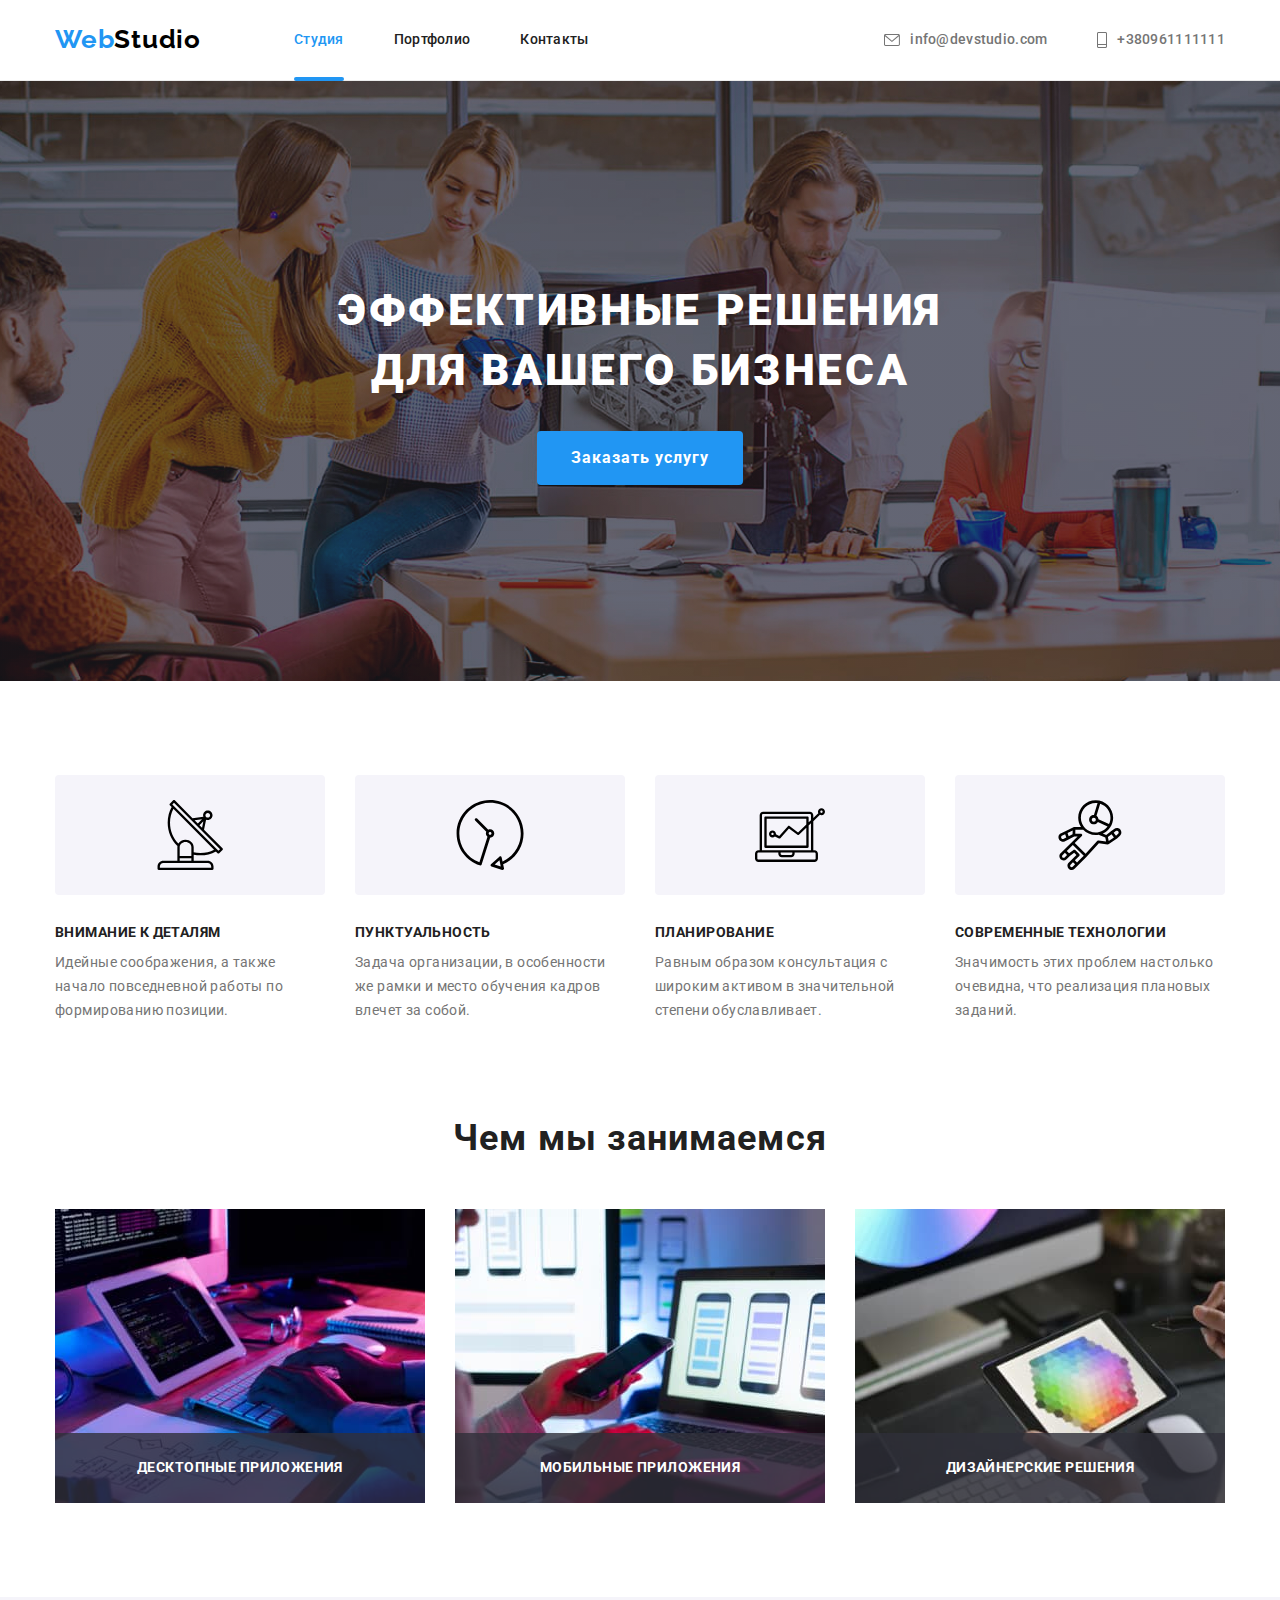
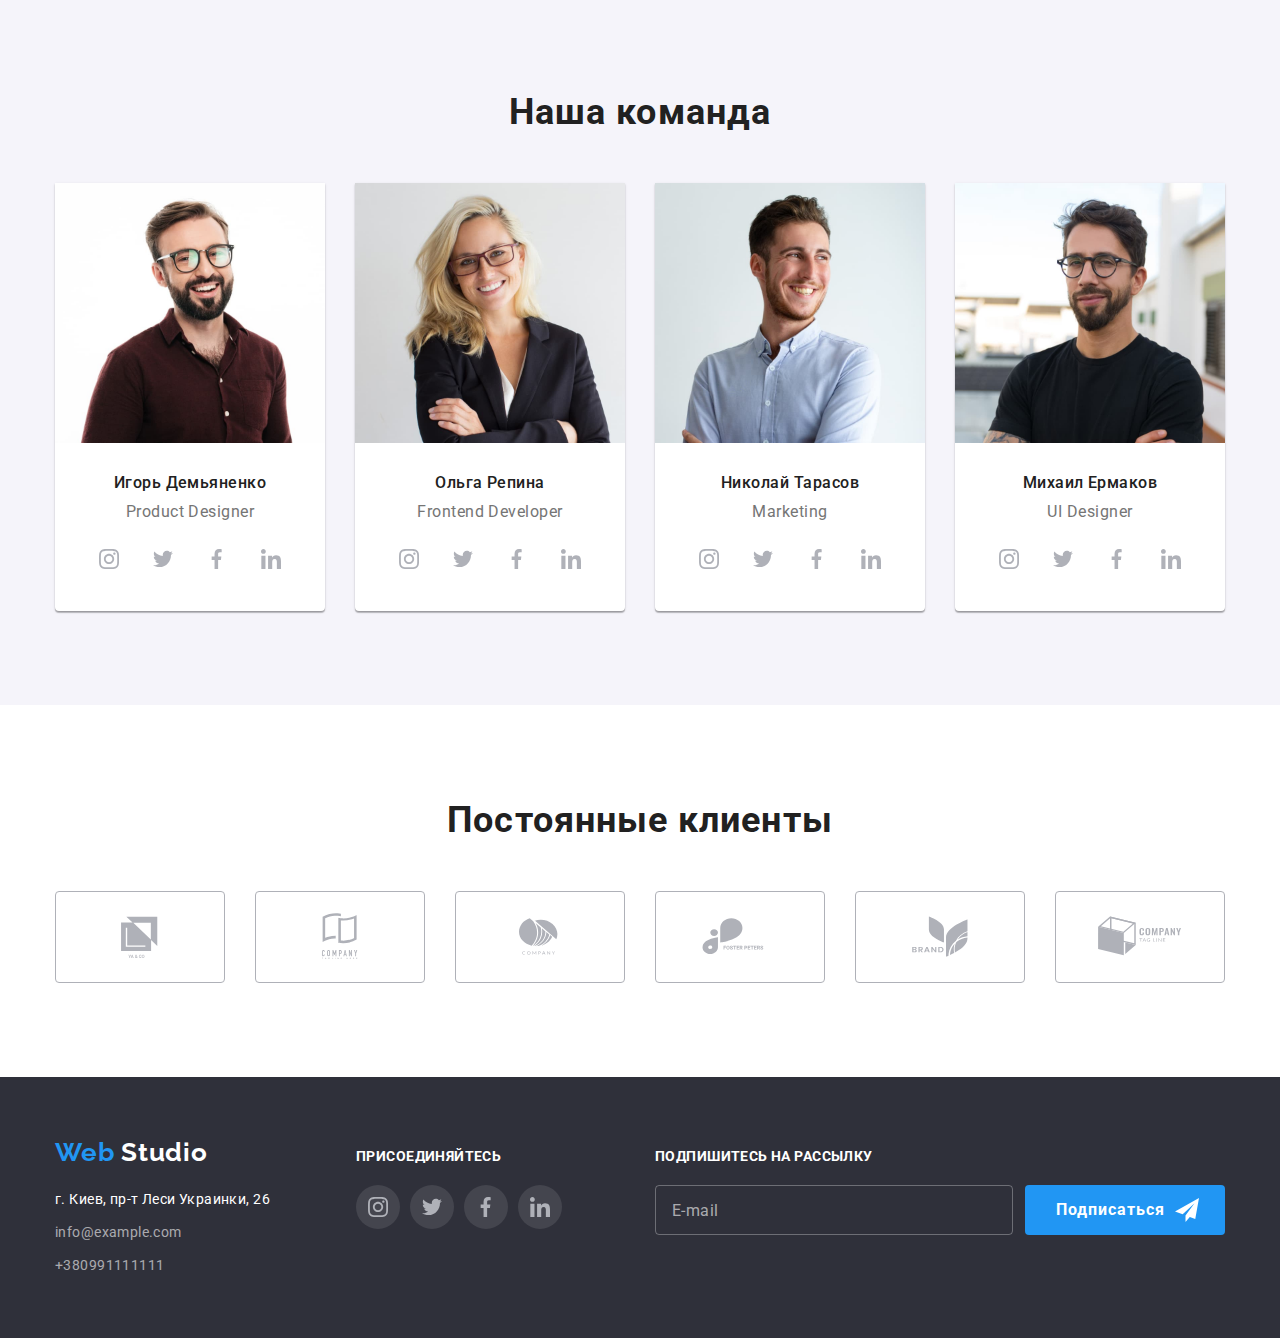
==== commit 0f6c23ac: "правки hw-07" ====
--- a/index.html
+++ b/index.html
@@ -365,7 +365,7 @@
     <address class="contacts">
         <ul class="contacts__list">
             <li class="contacts__item">
-                <a class="contacts__link-contacts__post-adres" href="https://goo.gl/maps/zZC6SGE139cC886c9" target="_blank"
+                <a class="contacts__link post-adres" href="https://goo.gl/maps/zZC6SGE139cC886c9" target="_blank"
                     rel="noopener noreferrer">г. Киев, пр-т Леси Украинки, 26</a>
             </li>
             <li class="contacts__item">
@@ -381,7 +381,7 @@
     <h2 class="footer-title">присоединяйтесь</h2>
     <ul class="socials">
         <li class="socials__item">
-            <a class="socials__list-link__footer-social-link" href="">
+            <a class="socials__list-link footer-social-link" href="">
                 <svg class="socials__footer-icon" width="20" height="20">
                     <use href="./img/icons.svg#instagram"
                     ></use>
@@ -389,21 +389,21 @@
             </a>
         </li>
         <li class="socials__item">
-            <a class="socials__list-link__footer-social-link" href="">
+            <a class="socials__list-link footer-social-link" href="">
                 <svg class="socials__footer-icon" width="20" height="20">
                     <use href="./img/icons.svg#twitter"></use>
                 </svg>
             </a>
         </li>
         <li class="socials__item">
-            <a class="socials__list-link__footer-social-link" href="">
+            <a class="socials__list-link footer-social-link" href="">
                 <svg class="socials__footer-icon" width="20" height="20">
                     <use href="./img/icons.svg#facebook"></use>
                 </svg>
             </a>
         </li>
         <li class="socials__item">
-            <a class="socials__list-link__footer-social-link" href="">
+            <a class="socials__list-link footer-social-link" href="">
                 <svg class="socials__footer-icon" width="20" height="20">
                     <use href="./img/icons.svg#linkedin"></use>
                 </svg>
@@ -414,8 +414,8 @@
 <div class="footer-subscribe-part">
     <p class="footer-title">Подпишитесь на рассылку</p>
     <form class="footer-subcribe-form">
-        <input class="footer-subcribe-input" type="email" name="email-for-subscription" placeholder="E-mail" /><button
-            class="footer-subscribe-button" type="submit">
+        <input class="footer-subcribe__input" type="email" name="email-for-subscription" placeholder="E-mail" /><button
+            class="footer-subscribe__button" type="submit">
             Подписаться
             <svg class="footer-subscribe-button-icon" width="24" height="24">
                 <use href="./img/icons.svg#plane"></use>
--- a/css/main.min.css
+++ b/css/main.min.css
@@ -1 +1 @@
-﻿:root{--primary-color: #757575;--secondary-color: #212121;--accent-color: #2196F3;--bg-color: #FFFFFF;--transition-data: 250ms cubic-bezier(0.4, 0, 0.2, 1)}.visually-hidden{position:absolute;width:1px;height:1px;margin:-1px;border:0;padding:0;white-space:nowrap;clip-path:inset(100%);clip:rect(0 0 0 0);overflow:hidden}body{font-family:Roboto,sans-serif;color:var(--primary-color);background-color:var(--bg-color)}ul{padding:0;margin:0;list-style:none}h1,h2,h3,p{margin:0}img{max-width:100%;height:auto;display:block}.container{width:1200px;padding-left:15px;padding-right:15px;margin:0 auto}.section{padding-top:94px;padding-bottom:94px}.socials{display:flex;justify-content:center}.socials__item{width:44px;height:44px}.socials__item:not(:last-child){margin-right:10px}.socials__list-link{color:#fff;display:flex;align-items:center;justify-content:center;width:100%;height:100%;border-radius:50%;background-color:var(--bg-color);transition:background-color 250ms cubic-bezier(0.4, 0, 0.2, 1)}.socials__list-link:hover,.socials__list-link:focus{background-color:var(--accent-color)}.socials__list-icon{fill:inherit;transition:fill 250ms cubic-bezier(0.4, 0, 0.2, 1)}.socials__list-link-link:hover .socials__list-icon,.socials__list-link-link:focus .socials__list-icon{fill:var(--bg-color)}.logo{text-decoration:none;font-family:Raleway,sans-serif;font-weight:700;font-size:26px;line-height:1.2;letter-spacing:.03em;color:#000}.logo__icon{color:var(--accent-color)}.backdrop{position:fixed;top:0;left:0;width:100%;height:100%;background:rgba(0,0,0,.2);transition:opacity var(--transition-data),visibility var(--transition-data)}.backdrop.is-hidden{visibility:hidden;opacity:0;pointer-events:none}.modal{position:absolute;top:50%;left:50%;transform:translate(-50%, -50%) scale(1);min-width:528px;min-height:581px;background:var(--bg-color);box-shadow:0px 1px 3px rgba(0,0,0,.12),0px 1px 1px rgba(0,0,0,.14),0px 2px 1px rgba(0,0,0,.2);border-radius:4px;transition:translate var(--transition-data) scale var(--transition-data)}.modal-form{display:flex;flex-direction:column;width:528px;padding:40px}.modal-form-title{margin-bottom:12px;font-weight:700;font-size:20px;line-height:1.15;letter-spacing:.03em;text-align:center;color:var(--secondary-color)}.modal-form-field{margin-bottom:10px}.modal-form-input-container{position:relative;display:block}.modal-form-input-container .modal-form-label-text{display:block;margin-bottom:4px;font-size:12px;line-height:1.17;letter-spacing:.01em}.modal-form-input{padding-left:42px;width:100%;height:40px;border:1px solid rgba(33,33,33,.2);border-radius:4px;transition:border-color var(--transition-data)}.modal-form-input :hover,.modal-form-input :focus{outline:none;border:1px solid var(--accent-color);cursor:pointer}.modal-form-icon{position:absolute;top:50%;left:12px;transform:translateY(-50%);fill:var(--secondary-color);transition:fill var(--transition-data)}.modal-form-input:hover+.modal-form-icon,.modal-form-input:focus+.modal-form-icon{fill:var(--accent-color)}.modal-form-textarea-field{margin-bottom:20px}.modal-form-textarea{display:block;width:100%;height:120px;padding:12px 16px;resize:none;border:1px solid rgba(33,33,33,.2);border-radius:4px;transition:border-color var(--transition-data)}.modal-form-textarea:hover,.modal-form-textarea:focus{outline:none;border-color:var(--accent-color)}.modal-form-textarea::placeholder{font-size:12px;line-height:1.17;letter-spacing:.01em;color:rgba(117,117,117,.5)}.modal-form-rules-label{justify-content:center;display:flex;align-items:center;flex-wrap:wrap;margin-bottom:30px;font-size:14px;line-height:1.71;letter-spacing:.03em}.modal-form-icon-checkbox{fill:rgba(0,0,0,0);border:2px solid var(--secondary-color);border-radius:4px;cursor:pointer;margin-right:7px;transition:border var(--transition-data),fill var(--transition-data)}.modal-form-rules-checkbox:focus+.modal-form-icon-checkbox{border:1px solid var(--accent-color)}.modal-form-rules-checkbox:checked+.modal-form-icon-checkbox{fill:var(--accent-color);border:none}.modal-form-rules-link{color:var(--accent-color)}.modal-form-send-btn{min-width:200px;align-self:center;padding:10px 56px;font-weight:700;font-size:16px;line-height:1.88;letter-spacing:.06em;color:var(--bg-color);background-color:var(--accent-color);cursor:pointer;border-color:rgba(0,0,0,0);border-radius:4px;transition:background-color var(--transition-data),box-shadow var(--transition-data)}.modal-form-send-btn:hover,.modal-form-send-btn:focus{background-color:#188ce8;box-shadow:0px 4px 4px rgba(0,0,0,.15)}.backdrop.is-hidden .modal{transform:translate(-30%, -30%) scale(0.7)}.modal-close-btn{position:absolute;right:8px;top:8px;width:30px;height:30px;padding:0;display:flex;align-items:center;justify-content:center;border-radius:50%;border:1px solid rgba(0,0,0,.1);background:rgba(0,0,0,0);cursor:pointer}.modal-close-btn-icon{transition:fill var(--transition-data)}.modal-close-btn:hover .modal-close-btn-icon,.modal-close-btn:focus .modal-close-btn-icon{fill:var(--accent-color)}.main-header{border-bottom:1px solid #ececec}.header-container,.header-nav{display:flex;align-items:center}.menu-list{display:flex;margin-left:93px}.menu-list-item__contaсt-item:not(:last-child){margin-right:50px}.menu-list__item+.menu-list__item{margin-left:50px}.menu-list__link{padding:32px 0;display:block;text-decoration:none;font-weight:500;font-size:14px;line-height:1.14;letter-spacing:.02em;color:var(--secondary-color);transition:color 250ms cubic-bezier(0.4, 0, 0.2, 1)}.menu-list__link:hover,.menu-list__link:focus{color:var(--accent-color)}.current{position:relative;color:var(--accent-color)}.current::after{content:"";display:block;position:absolute;bottom:-1px;left:0;width:100%;height:4px;border-radius:2px;background-color:var(--accent-color)}.menu-list-item{display:flex;margin-left:auto}.menu-list-item__contaсt-item:not(:last-child){margin-right:50px}.menu-list-item__icon{margin-right:10px;fill:#757575}.menu-list-item__contact-link:hover .menu-list-item__icon,.menu-list-item__contact-link:focus .menu-list-item__icon{fill:var(--accent-color)}.menu-list-item__contact-link{display:flex;align-items:center;text-decoration:none;font-weight:500;font-size:14px;line-height:1.14;letter-spacing:.02em;color:var(--primary-color);transition:color 250ms cubic-bezier(0.4, 0, 0.2, 1)}.menu-list-item__contact-link:hover,.menu-list-item__contact-link:focus{color:var(--accent-color)}.menu-list-item__icon{margin-right:10px;fill:#757575;transition:fill 250ms cubic-bezier(0.4, 0, 0.2, 1)}.hero{padding-top:200px;padding-bottom:200px;background-color:#2f303a;text-align:center}.overlay{max-width:1600px;height:600px;margin:0 auto;background-image:linear-gradient(rgba(47, 48, 58, 0.4), rgba(47, 48, 58, 0.4)),url(../img/hero.jpg);background-repeat:no-repeat;background-size:cover;background-position:center}.hero__title{margin:0 auto 30px auto;width:696px;font-weight:900;font-size:44px;line-height:1.36;letter-spacing:.06em;text-transform:uppercase;color:var(--bg-color)}.hero__button{padding:10px 32px;font-weight:700;font-size:16px;line-height:1.88;letter-spacing:.06em;color:var(--bg-color);background-color:var(--accent-color);cursor:pointer;border-color:rgba(0,0,0,0);border-radius:4px;transition:background-color 250ms cubic-bezier(0.4, 0, 0.2, 1)}.hero__button:hover,.hero__button:focus{background-color:#188ce8}.benefits-section{padding-top:94px;padding-bottom:94px}.benefits-list{display:flex;flex-wrap:wrap}.benefits-list__item{width:270px}.benefits-list__item:not(:nth-child(4n)){margin-right:30px}.benefits-list__icon-container{display:flex;align-items:center;justify-content:center;width:270px;height:120px;margin-bottom:30px;background:#f5f4fa;border-radius:4px}.benefits-list__icon{width:70px;height:70px}.benefits-list__title{margin-bottom:10px;font-weight:700;font-size:14px;line-height:1.14;letter-spacing:.03em;text-transform:uppercase;color:var(--secondary-color)}.benefits-list__text{font-size:14px;line-height:1.71;letter-spacing:.03em}.occupation-section{padding-top:0}.section-title{margin-bottom:50px;font-weight:700;font-size:36px;line-height:1.17;letter-spacing:.03em;color:var(--secondary-color);text-align:center}.occupation-list{display:flex}.occupation-list__item:not(:last-child){margin-right:30px}.occupation-list__container{position:relative}.occupation-list__text{position:absolute;bottom:0;display:flex;align-items:center;justify-content:center;width:100%;height:70px;font-weight:700;font-size:14px;line-height:1.14;letter-spacing:.03em;text-transform:uppercase;color:var(--bg-color);background-color:rgba(47,48,58,.8)}.team-section{background-color:#f5f4fa}.team-list{display:flex}.team-list__title{margin-bottom:10px;font-weight:500;color:var(--secondary-color)}.team-list__text{margin-bottom:16px}.team-list__item{border-radius:0px 0px 4px 4px;box-shadow:0px 1px 3px rgba(0,0,0,.12),0px 1px 1px rgba(0,0,0,.14),0px 2px 1px rgba(0,0,0,.2);background-color:var(--bg-color)}.team-list__item:not(:nth-child(4n)){margin-right:30px}.team-list__text-container{padding-top:30px;padding-bottom:30px}.team-list__title,.team-list__text{font-size:16px;line-height:1.19;letter-spacing:.03em;text-align:center}.clients-list{display:flex;justify-content:center}.clients-list__item{width:170px;height:92px}.clients-list__item:not(:nth-child(6n)){margin-right:30px}.clients-list__link{display:flex;align-items:center;justify-content:center;width:100%;height:100%;border:1px solid #afb1b8;border-radius:4px;transition:border 250ms cubic-bezier(0.4, 0, 0.2, 1)}.clients-list__link:hover,.clients-list__link:focus{border:1px solid var(--accent-color)}.clients-list__logo{fill:#afb1b8;transition:fill 250ms cubic-bezier(0.4, 0, 0.2, 1)}.clients-list__link:hover .clients-list__logo,.clients-list__link:focus .clients-list__logo{fill:var(--accent-color)}.footer{padding-top:60px;padding-bottom:60px;background-color:#2f303a}.container-flex{display:flex;align-items:baseline}.footer-left-side{flex-grow:1;margin-right:70px}.logo__studio{color:var(--bg-color)}.footer-title{font-weight:700;margin-bottom:20px;font-size:14px;line-height:1.14;letter-spacing:.03em;text-transform:uppercase;color:var(--bg-color)}.footer-social-link{background-color:rgba(255,255,255,.1);transition:background-color 250ms cubic-bezier(0.4, 0, 0.2, 1)}.footer-social-link:hover,.footer-social-link:focus{background-color:var(--accent-color)}.filter-button-list{margin-bottom:50px;display:flex;justify-content:center}.filter-button{padding:6px 22px;font-weight:500;font-size:16px;line-height:1.62;letter-spacing:.03em;color:var(--secondary-color);background-color:#f5f4fa;cursor:pointer;border-radius:4px;border-color:rgba(0,0,0,0);transition:box-shadow 250ms cubic-bezier(0.4, 0, 0.2, 1),background-color 250ms cubic-bezier(0.4, 0, 0.2, 1),color 250ms cubic-bezier(0.4, 0, 0.2, 1)}.filter-button:hover,.filter-button:focus{box-shadow:0px 3px 1px rgba(0,0,0,.1),0px 1px 2px rgba(0,0,0,.08),0px 2px 2px rgba(0,0,0,.12);background-color:var(--accent-color);color:var(--bg-color)}.filter-button-item:not(:last-child){margin-right:8px}.page-navigation{display:flex;margin-left:93px}.portfolio-list{display:flex;flex-wrap:wrap}.portfolio-item{width:calc((100% - 60px)/3)}.portfolio-link{display:block;color:inherit;text-decoration:none;transition:box-shadow 250ms cubic-bezier(0.4, 0, 0.2, 1)}.portfolio-link:hover,.portfolio-link:focus{box-shadow:0px 1px 1px rgba(0,0,0,.12),0px 4px 4px rgba(0,0,0,.06),1px 4px 6px rgba(0,0,0,.16)}.portfolio-hover-container{position:relative;overflow:hidden}.portfolio-hover-container::before{display:block;position:absolute;content:"";width:100%;height:100%;background:rgba(33,150,243,.9);transform:translateY(100%);transition:transform 250ms cubic-bezier(0.4, 0, 0.2, 1)}.portfolio-link:hover .portfolio-hover-container::before,.portfolio-link:focus .portfolio-hover-container::before{transform:translateY(0)}.portfolio-hover-text{position:absolute;bottom:-100%;padding:63px 24px;font-size:18px;line-height:1.56;letter-spacing:.03em;color:var(--bg-color);transition:bottom 250ms cubic-bezier(0.4, 0, 0.2, 1)}.portfolio-link:hover .portfolio-hover-text,.portfolio-link:focus .portfolio-hover-text{bottom:0}.portfolio-title{font-weight:700;font-size:18px;line-height:2;letter-spacing:.06em;color:var(--secondary-color)}.portfolio-item-text-container{padding:20px 24px;border:1px solid #eee;border-top:0}.portfolio-item:not(:nth-child(3n)){margin-right:30px}.portfolio-item:not(:nth-last-child(-n+3)){margin-bottom:30px}.footer-adress-item{display:flex}.portfolio-title{font-weight:700;font-size:18px;line-height:2;letter-spacing:.06em;color:var(--secondary-color)}.portfolio-text{font-size:16px;line-height:1.88;letter-spacing:.03em}.footer-right-side{margin-right:93px}.socials__footer-icon{fill:var(--bg-color)}.footer-subcribe-form{display:flex;align-items:center}.footer-subcribe-input{width:358px;height:50px;padding:15px 16px;margin-right:12px;color:var(--bg-color);background-color:rgba(0,0,0,0);border:1px solid rgba(255,255,255,.3);border-radius:4px}.footer-subcribe-input::placeholder{font-size:16px;line-height:1.25;letter-spacing:.03em;color:rgba(255,255,255,.6)}.footer-subscribe-button{min-width:200px;height:50px;display:flex;align-items:center;padding-left:29px;font-weight:700;font-size:16px;line-height:1.88;letter-spacing:.06em;color:var(--bg-color);background-color:var(--accent-color);cursor:pointer;border-color:rgba(0,0,0,0);border-radius:4px;transition:background-color var(--transition-data)}.footer-subscribe-button:hover,.footer-subscribe-button:focus{background-color:#188ce8}.footer-subscribe-button-icon{margin-left:10px}.contacts{font-style:normal;margin-top:20px}.contacts__item:not(:last-child){margin-bottom:9px}.contacts__link{font-size:14px;line-height:1.71;letter-spacing:.03em;color:rgba(255,255,255,.6);text-decoration:none;transition:color 250ms cubic-bezier(0.4, 0, 0.2, 1)}.contacts__link:hover,.contacts__link:focus{color:var(--accent-color)}.post-adres{color:var(--bg-color);font-style:normal}/*# sourceMappingURL=main.min.css.map */+﻿:root{--primary-color: #757575;--secondary-color: #212121;--accent-color: #2196F3;--bg-color: #FFFFFF;--transition-data: 250ms cubic-bezier(0.4, 0, 0.2, 1)}.visually-hidden{position:absolute;width:1px;height:1px;margin:-1px;border:0;padding:0;white-space:nowrap;clip-path:inset(100%);clip:rect(0 0 0 0);overflow:hidden}body{font-family:Roboto,sans-serif;color:var(--primary-color);background-color:var(--bg-color)}ul{padding:0;margin:0;list-style:none}h1,h2,h3,p{margin:0}img{max-width:100%;height:auto;display:block}.container{width:1200px;padding-left:15px;padding-right:15px;margin:0 auto}.section{padding-top:94px;padding-bottom:94px}.socials{display:flex;justify-content:center}.socials__item{width:44px;height:44px}.socials__item:not(:last-child){margin-right:10px}.socials__list-link{color:#fff;display:flex;align-items:center;justify-content:center;width:100%;height:100%;border-radius:50%;background-color:var(--bg-color);transition:background-color 250ms cubic-bezier(0.4, 0, 0.2, 1)}.socials__list-link:hover,.socials__list-link:focus{background-color:var(--accent-color)}.socials__list-icon{fill:inherit;transition:fill 250ms cubic-bezier(0.4, 0, 0.2, 1)}.socials__list-link-link:hover .socials__list-icon,.socials__list-link-link:focus .socials__list-icon{fill:var(--bg-color)}.logo{text-decoration:none;font-family:Raleway,sans-serif;font-weight:700;font-size:26px;line-height:1.2;letter-spacing:.03em;color:#000}.logo__icon{color:var(--accent-color)}.backdrop{position:fixed;top:0;left:0;width:100%;height:100%;background:rgba(0,0,0,.2);transition:opacity var(--transition-data),visibility var(--transition-data)}.backdrop.is-hidden{visibility:hidden;opacity:0;pointer-events:none}.modal{position:absolute;top:50%;left:50%;transform:translate(-50%, -50%) scale(1);min-width:528px;min-height:581px;background:var(--bg-color);box-shadow:0px 1px 3px rgba(0,0,0,.12),0px 1px 1px rgba(0,0,0,.14),0px 2px 1px rgba(0,0,0,.2);border-radius:4px;transition:translate var(--transition-data) scale var(--transition-data)}.modal-form{display:flex;flex-direction:column;width:528px;padding:40px}.modal-form-title{margin-bottom:12px;font-weight:700;font-size:20px;line-height:1.15;letter-spacing:.03em;text-align:center;color:var(--secondary-color)}.modal-form-field{margin-bottom:10px}.modal-form-input-container{position:relative;display:block}.modal-form-input-container .modal-form-label-text{display:block;margin-bottom:4px;font-size:12px;line-height:1.17;letter-spacing:.01em}.modal-form-input{padding-left:42px;width:100%;height:40px;border:1px solid rgba(33,33,33,.2);border-radius:4px;transition:border-color var(--transition-data)}.modal-form-input :hover,.modal-form-input :focus{outline:none;border:1px solid var(--accent-color);cursor:pointer}.modal-form-icon{position:absolute;top:50%;left:12px;transform:translateY(-50%);fill:var(--secondary-color);transition:fill var(--transition-data)}.modal-form-input:hover+.modal-form-icon,.modal-form-input:focus+.modal-form-icon{fill:var(--accent-color)}.modal-form-textarea-field{margin-bottom:20px}.modal-form-textarea{display:block;width:100%;height:120px;padding:12px 16px;resize:none;border:1px solid rgba(33,33,33,.2);border-radius:4px;transition:border-color var(--transition-data)}.modal-form-textarea:hover,.modal-form-textarea:focus{outline:none;border-color:var(--accent-color)}.modal-form-textarea::placeholder{font-size:12px;line-height:1.17;letter-spacing:.01em;color:rgba(117,117,117,.5)}.modal-form-rules-label{justify-content:center;display:flex;align-items:center;flex-wrap:wrap;margin-bottom:30px;font-size:14px;line-height:1.71;letter-spacing:.03em}.modal-form-icon-checkbox{fill:rgba(0,0,0,0);border:2px solid var(--secondary-color);border-radius:4px;cursor:pointer;margin-right:7px;transition:border var(--transition-data),fill var(--transition-data)}.modal-form-rules-checkbox:focus+.modal-form-icon-checkbox{border:1px solid var(--accent-color)}.modal-form-rules-checkbox:checked+.modal-form-icon-checkbox{fill:var(--accent-color);border:none}.modal-form-rules-link{color:var(--accent-color)}.modal-form-send-btn{min-width:200px;align-self:center;padding:10px 56px;font-weight:700;font-size:16px;line-height:1.88;letter-spacing:.06em;color:var(--bg-color);background-color:var(--accent-color);cursor:pointer;border-color:rgba(0,0,0,0);border-radius:4px;transition:background-color var(--transition-data),box-shadow var(--transition-data)}.modal-form-send-btn:hover,.modal-form-send-btn:focus{background-color:#188ce8;box-shadow:0px 4px 4px rgba(0,0,0,.15)}.backdrop.is-hidden .modal{transform:translate(-30%, -30%) scale(0.7)}.modal-close-btn{position:absolute;right:8px;top:8px;width:30px;height:30px;padding:0;display:flex;align-items:center;justify-content:center;border-radius:50%;border:1px solid rgba(0,0,0,.1);background:rgba(0,0,0,0);cursor:pointer}.modal-close-btn-icon{transition:fill var(--transition-data)}.modal-close-btn:hover .modal-close-btn-icon,.modal-close-btn:focus .modal-close-btn-icon{fill:var(--accent-color)}.main-header{border-bottom:1px solid #ececec}.header-container,.header-nav{display:flex;align-items:center}.menu-list{display:flex;margin-left:93px}.menu-list-item__contaсt-item:not(:last-child){margin-right:50px}.menu-list__item+.menu-list__item{margin-left:50px}.menu-list__link{padding:32px 0;display:block;text-decoration:none;font-weight:500;font-size:14px;line-height:1.14;letter-spacing:.02em;color:var(--secondary-color);transition:color 250ms cubic-bezier(0.4, 0, 0.2, 1)}.menu-list__link:hover,.menu-list__link:focus{color:var(--accent-color)}.current{position:relative;color:var(--accent-color)}.current::after{content:"";display:block;position:absolute;bottom:-1px;left:0;width:100%;height:4px;border-radius:2px;background-color:var(--accent-color)}.menu-list-item{display:flex;margin-left:auto}.menu-list-item__contaсt-item:not(:last-child){margin-right:50px}.menu-list-item__icon{margin-right:10px;fill:#757575}.menu-list-item__contact-link:hover .menu-list-item__icon,.menu-list-item__contact-link:focus .menu-list-item__icon{fill:var(--accent-color)}.menu-list-item__contact-link{display:flex;align-items:center;text-decoration:none;font-weight:500;font-size:14px;line-height:1.14;letter-spacing:.02em;color:var(--primary-color);transition:color 250ms cubic-bezier(0.4, 0, 0.2, 1)}.menu-list-item__contact-link:hover,.menu-list-item__contact-link:focus{color:var(--accent-color)}.menu-list-item__icon{margin-right:10px;fill:#757575;transition:fill 250ms cubic-bezier(0.4, 0, 0.2, 1)}.hero{padding-top:200px;padding-bottom:200px;background-color:#2f303a;text-align:center}.overlay{max-width:1600px;height:600px;margin:0 auto;background-image:linear-gradient(rgba(47, 48, 58, 0.4), rgba(47, 48, 58, 0.4)),url(../img/hero.jpg);background-repeat:no-repeat;background-size:cover;background-position:center}.hero__title{margin:0 auto 30px auto;width:696px;font-weight:900;font-size:44px;line-height:1.36;letter-spacing:.06em;text-transform:uppercase;color:var(--bg-color)}.hero__button{padding:10px 32px;font-weight:700;font-size:16px;line-height:1.88;letter-spacing:.06em;color:var(--bg-color);background-color:var(--accent-color);cursor:pointer;border-color:rgba(0,0,0,0);border-radius:4px;transition:background-color 250ms cubic-bezier(0.4, 0, 0.2, 1)}.hero__button:hover,.hero__button:focus{background-color:#188ce8}.benefits-section{padding-top:94px;padding-bottom:94px}.benefits-list{display:flex;flex-wrap:wrap}.benefits-list__item{width:270px}.benefits-list__item:not(:nth-child(4n)){margin-right:30px}.benefits-list__icon-container{display:flex;align-items:center;justify-content:center;width:270px;height:120px;margin-bottom:30px;background:#f5f4fa;border-radius:4px}.benefits-list__icon{width:70px;height:70px}.benefits-list__title{margin-bottom:10px;font-weight:700;font-size:14px;line-height:1.14;letter-spacing:.03em;text-transform:uppercase;color:var(--secondary-color)}.benefits-list__text{font-size:14px;line-height:1.71;letter-spacing:.03em}.occupation-section{padding-top:0}.section-title{margin-bottom:50px;font-weight:700;font-size:36px;line-height:1.17;letter-spacing:.03em;color:var(--secondary-color);text-align:center}.occupation-list{display:flex}.occupation-list__item:not(:last-child){margin-right:30px}.occupation-list__container{position:relative}.occupation-list__text{position:absolute;bottom:0;display:flex;align-items:center;justify-content:center;width:100%;height:70px;font-weight:700;font-size:14px;line-height:1.14;letter-spacing:.03em;text-transform:uppercase;color:var(--bg-color);background-color:rgba(47,48,58,.8)}.team-section{background-color:#f5f4fa}.team-list{display:flex}.team-list__title{margin-bottom:10px;font-weight:500;color:var(--secondary-color)}.team-list__text{margin-bottom:16px}.team-list__item{border-radius:0px 0px 4px 4px;box-shadow:0px 1px 3px rgba(0,0,0,.12),0px 1px 1px rgba(0,0,0,.14),0px 2px 1px rgba(0,0,0,.2);background-color:var(--bg-color)}.team-list__item:not(:nth-child(4n)){margin-right:30px}.team-list__text-container{padding-top:30px;padding-bottom:30px}.team-list__title,.team-list__text{font-size:16px;line-height:1.19;letter-spacing:.03em;text-align:center}.clients-list{display:flex;justify-content:center}.clients-list__item{width:170px;height:92px}.clients-list__item:not(:nth-child(6n)){margin-right:30px}.clients-list__link{display:flex;align-items:center;justify-content:center;width:100%;height:100%;border:1px solid #afb1b8;border-radius:4px;transition:border 250ms cubic-bezier(0.4, 0, 0.2, 1)}.clients-list__link:hover,.clients-list__link:focus{border:1px solid var(--accent-color)}.clients-list__logo{fill:#afb1b8;transition:fill 250ms cubic-bezier(0.4, 0, 0.2, 1)}.clients-list__link:hover .clients-list__logo,.clients-list__link:focus .clients-list__logo{fill:var(--accent-color)}.footer{padding-top:60px;padding-bottom:60px;background-color:#2f303a}.container-flex{display:flex;align-items:baseline}.footer-left-side{flex-grow:1;margin-right:70px}.logo__studio{color:var(--bg-color)}.footer-title{font-weight:700;margin-bottom:20px;font-size:14px;line-height:1.14;letter-spacing:.03em;text-transform:uppercase;color:var(--bg-color)}.footer-social-link{background-color:rgba(255,255,255,.1);transition:background-color 250ms cubic-bezier(0.4, 0, 0.2, 1)}.footer-social-link:hover,.footer-social-link:focus{background-color:var(--accent-color)}.footer-adress-item{display:flex}.filter-menu{margin-bottom:50px;display:flex;justify-content:center}.filter-menu__button{padding:6px 22px;font-weight:500;font-size:16px;line-height:1.62;letter-spacing:.03em;color:var(--secondary-color);background-color:#f5f4fa;cursor:pointer;border-radius:4px;border-color:rgba(0,0,0,0);transition:box-shadow 250ms cubic-bezier(0.4, 0, 0.2, 1),background-color 250ms cubic-bezier(0.4, 0, 0.2, 1),color 250ms cubic-bezier(0.4, 0, 0.2, 1)}.filter-menu__button:hover,.filter-menu__button:focus{box-shadow:0px 3px 1px rgba(0,0,0,.1),0px 1px 2px rgba(0,0,0,.08),0px 2px 2px rgba(0,0,0,.12);background-color:var(--accent-color);color:var(--bg-color)}.filter-menu__item:not(:last-child){margin-right:8px}.page-navigation{display:flex;margin-left:93px}.portfolio-list{display:flex;flex-wrap:wrap}.portfolio-list__item{width:calc((100% - 60px)/3)}.portfolio{display:block;color:inherit;text-decoration:none;transition:box-shadow 250ms cubic-bezier(0.4, 0, 0.2, 1)}.portfolio:hover,.portfolio:focus{box-shadow:0px 1px 1px rgba(0,0,0,.12),0px 4px 4px rgba(0,0,0,.06),1px 4px 6px rgba(0,0,0,.16)}.portfolio__container{position:relative;overflow:hidden}.portfolio__container::before{display:block;position:absolute;content:"";width:100%;height:100%;background:rgba(33,150,243,.9);transform:translateY(100%);transition:transform 250ms cubic-bezier(0.4, 0, 0.2, 1)}.portfolio :hover .portfolio__container::before,.portfolio :focus .portfolio__container::before{transform:translateY(0)}.portfolio__hover-text{position:absolute;bottom:-100%;padding:63px 24px;font-size:18px;line-height:1.56;letter-spacing:.03em;color:var(--bg-color);transition:bottom 250ms cubic-bezier(0.4, 0, 0.2, 1)}.portfolio :hover .portfolio__hover-text,.portfolio :focus .portfolio__hover-text{bottom:0}.portfolio__title{font-weight:700;font-size:18px;line-height:2;letter-spacing:.06em;color:var(--secondary-color)}.portfolio__text-container{padding:20px 24px;border:1px solid #eee;border-top:0}.portfolio-list__item:not(:nth-child(3n)){margin-right:30px}.portfolio-list__item:not(:nth-last-child(-n+3)){margin-bottom:30px}.portfolio__title{font-weight:700;font-size:18px;line-height:2;letter-spacing:.06em;color:var(--secondary-color)}.portfolio__text{font-size:16px;line-height:1.88;letter-spacing:.03em}.footer-right-side{margin-right:93px}.socials__footer-icon{fill:var(--bg-color)}.footer-subcribe-form{display:flex;align-items:center}.footer-subcribe__input{width:358px;height:50px;padding:15px 16px;margin-right:12px;color:var(--bg-color);background-color:rgba(0,0,0,0);border:1px solid rgba(255,255,255,.3);border-radius:4px}.footer-subcribe__input::placeholder{font-size:16px;line-height:1.25;letter-spacing:.03em;color:rgba(255,255,255,.6)}.footer-subscribe__button{min-width:200px;height:50px;display:flex;align-items:center;padding-left:29px;font-weight:700;font-size:16px;line-height:1.88;letter-spacing:.06em;color:var(--bg-color);background-color:var(--accent-color);cursor:pointer;border-color:rgba(0,0,0,0);border-radius:4px;transition:background-color var(--transition-data)}.footer-subscribe__button:hover,.footer-subscribe__button:focus{background-color:#188ce8}.footer-subscribe-button-icon{margin-left:10px}.contacts{font-style:normal;margin-top:20px}.contacts__item:not(:last-child){margin-bottom:9px}.contacts__link{font-size:14px;line-height:1.71;letter-spacing:.03em;color:rgba(255,255,255,.6);text-decoration:none;transition:color 250ms cubic-bezier(0.4, 0, 0.2, 1)}.contacts__link:hover,.contacts__link:focus{color:var(--accent-color)}.post-adres{color:var(--bg-color);font-style:normal}/*# sourceMappingURL=main.min.css.map */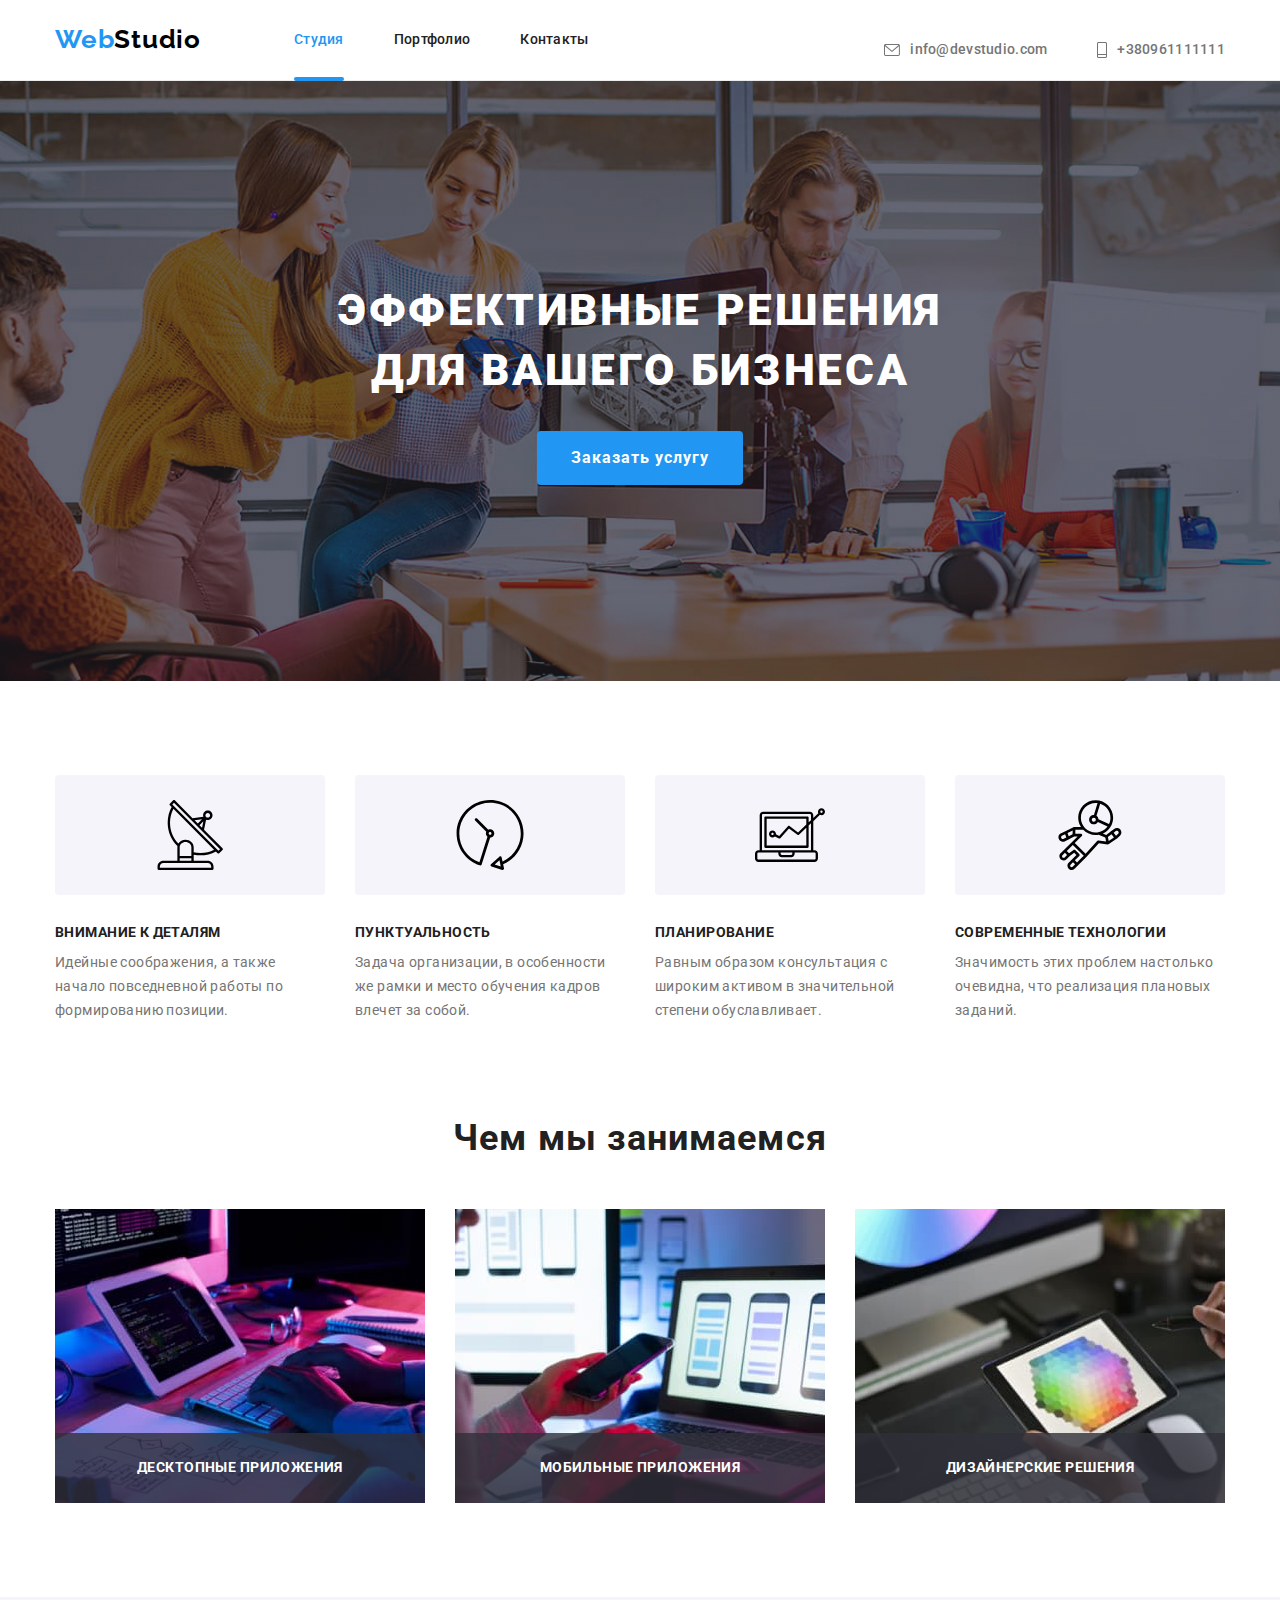
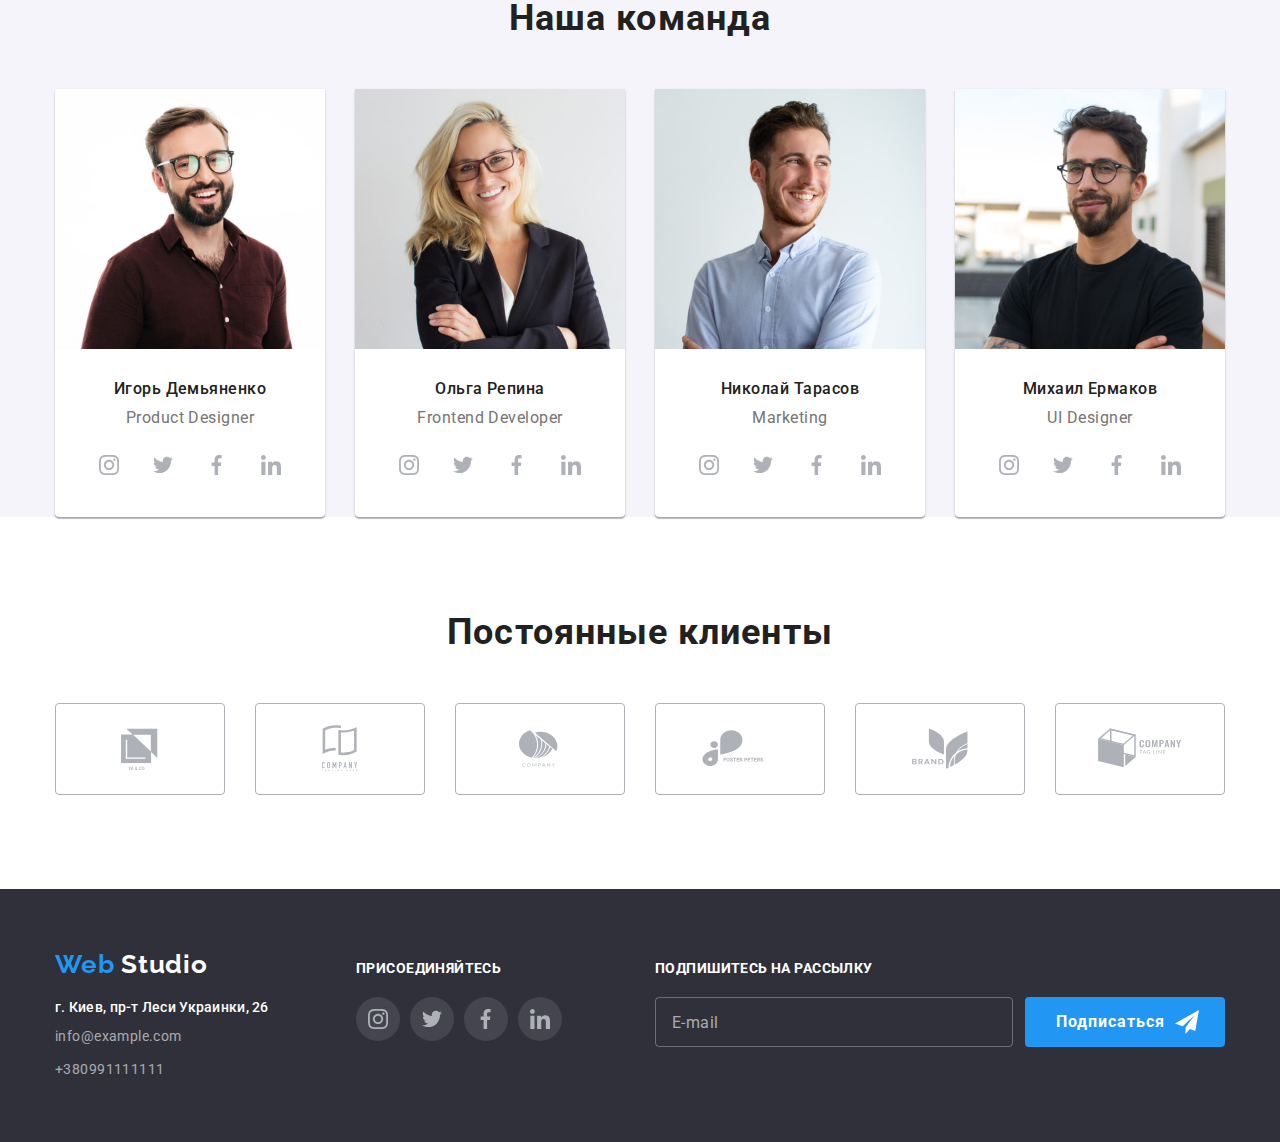
==== commit 3f53bd98: "правки дз7" ====
--- a/index.html
+++ b/index.html
@@ -1,492 +1,509 @@
 <!DOCTYPE html>
 <html lang="ru">
-   
-<head>
-  
-    <meta charset="UTF-8">
-    <meta http-equiv="X-UA-Compatible" content="IE=edge">
-    <meta name="viewport" content="width=device-width, initial-scale=1.0">
+  <head>
+    <meta charset="UTF-8" />
+    <meta http-equiv="X-UA-Compatible" content="IE=edge" />
+    <meta name="viewport" content="width=device-width, initial-scale=1.0" />
     <title>WebStudio</title>
     <link rel="preconnect" href="https://fonts.googleapis.com" />
     <link rel="preconnect" href="https://fonts.gstatic.com" crossorigin />
-    <link href="https://fonts.googleapis.com/css2?family=Raleway:wght@700&family=Roboto:wght@400;500;700;900&display=swap"
-        rel="stylesheet">
-        <link rel="stylesheet" href="https://cdnjs.cloudflare.com/ajax/libs/modern-normalize/1.0.0/modern-normalize.min.css" />
-    <link rel="stylesheet" href="./css/main.min.css">
-</head>
-<body>
-    <!--main header--> 
-         <header class="main-header">
-             <div class="container header-container">
-            <nav class="header-nav">
-  <a class="logo" href="./index.html"
-  ><span class="logo__icon">Web</span>Studio</a>
-       <ul class="menu-list">
-  <li class="menu-list__item">
-      <a class="menu-list__link current" href="./index.html">Студия </a></li>                  
-<li class="menu-list__item">
-    <a class="menu-list__link" href="./portfolio.html">Портфолио</a></li>
-<li class="menu-list__item">
-    <a class="menu-list__link" href="Контакты">Контакты</a></li>
-</ul></nav>
-    <ul class="menu-list-item">
-  <li class="menu-list-item__contaсt-item">
-        <a class="menu-list-item__contact-link" href="mailto:info@devstudio.com">
-            <svg class="menu-list-item__icon" width="16px" height="12px">
+    <link
+      href="https://fonts.googleapis.com/css2?family=Raleway:wght@700&family=Roboto:wght@400;500;700;900&display=swap"
+      rel="stylesheet"
+    />
+    <link
+      rel="stylesheet"
+      href="https://cdnjs.cloudflare.com/ajax/libs/modern-normalize/1.0.0/modern-normalize.min.css"
+    />
+    <link rel="stylesheet" href="./css/main.min.css" />
+  </head>
+  <body>
+    <!--main header-->
+    <header class="header">
+      <div class="container header__container">
+        <nav class="header__nav">
+          <a class="logo" href="./index.html"><span class="logo__text">Web</span>Studio</a>
+          <ul class="menu-list">
+            <li class="menu-list__item">
+              <a class="menu-list__link menu-list__link_current" href="./index.html">Студия </a>
+            </li>
+            <li class="menu-list__item">
+              <a class="menu-list__link" href="./portfolio.html">Портфолио</a>
+            </li>
+            <li class="menu-list__item">
+              <a class="menu-list__link" href="Контакты">Контакты</a>
+            </li>
+          </ul>
+        </nav>
+        <ul class="contacts">
+          <li class="contaсts__item">
+            <a class="contacts__link" href="mailto:info@devstudio.com">
+              <svg class="contacts__icon" width="16px" height="12px">
                 <use href="./img/icons.svg#icon-mail"></use>
-            </svg>
-            info@devstudio.com</a>
-</li>
-<li class="menu-list-item__contaсt-item">
-    <a class="menu-list-item__contact-link" href="tel:+380961111111">
-      <svg class="menu-list-item__icon" width="10px" height="16px">
-          <use href="./img/icons.svg#icon-tel"></use>
-      </svg>
-      +380961111111</a></li>    
-    </ul>
-             </div>
- 
-</header>
-<main>
-    <!--hero section-->
-    <section class="hero overlay">
+              </svg>
+              info@devstudio.com</a
+            >
+          </li>
+          <li class="contacts__item">
+            <a class="contacts__link" href="tel:+380961111111">
+              <svg class="contacts__icon" width="10px" height="16px">
+                <use href="./img/icons.svg#icon-tel"></use>
+              </svg>
+              +380961111111</a
+            >
+          </li>
+        </ul>
+      </div>
+    </header>
+    <main>
+      <!--hero section-->
+      <section class="hero">
         <div class="container">
-<h1 class="hero__title">Эффективные решения для вашего бизнеса</h1>
-<button class="hero__button" data-modal-open type="button">Заказать услугу</button>
-        </div>
-    </section>
-    <!--main benefits-->
-<section class="section">
-    <div class="container">
-<h2 class="visually-hidden">наши приемущества</h2>
-    <ul class="benefits-list">
-        <li class="benefits-list__item">
-            <div class="benefits-list__icon-container">
+          <h1 class="hero__title">Эффективные решения для вашего бизнеса</h1>
+          <button class="hero__button" data-modal-open type="button">Заказать услугу</button>
+        </div>
+      </section>
+      <!--main benefits-->
+      <section class="section">
+        <div class="container">
+          <h2 class="visually-hidden">наши приемущества</h2>
+          <ul class="benefits-list">
+            <li class="benefits-list__item">
+              <div class="benefits-list__icon-container">
                 <svg class="benefits-list__icon">
-                    <use href="./img/icons.svg#antenna"></use>
-                </svg>
-            </div>
-            <h3 class="benefits-list__title">Внимание к деталям</h3>
-            <p class="benefits-list__text">Идейные соображения, а также начало повседневной работы по формированию позиции.</p>
-        </li>
-        <li class="benefits-list__item">
-            <div class="benefits-list__icon-container">
-<svg class="benefits-list__icon">
-    <use href="./img/icons.svg#clock"></use>
-</svg>
-            </div>
-            <h3 class="benefits-list__title">Пунктуальность</h3>
-            <p class="benefits-list__text">Задача организации, в особенности же рамки и место обучения кадров влечет за собой.</p>
-        </li>
-        <li class="benefits-list__item">
-            <div class="benefits-list__icon-container">
-<svg class="benefits-list__icon">
-<use href="./img/icons.svg#laptop"></use>
-</svg>
-            </div>
-            <h3 class="benefits-list__title">Планирование</h3>
-            <p class="benefits-list__text">Равным образом консультация с широким активом в значительной степени обуславливает.</p>
-        </li>
-        <li class="benefits-list__item">
-            <div class="benefits-list__icon-container">
+                  <use href="./img/icons.svg#antenna"></use>
+                </svg>
+              </div>
+              <h3 class="benefits-list__title">Внимание к деталям</h3>
+              <p class="benefits-list__text">
+                Идейные соображения, а также начало повседневной работы по формированию позиции.
+              </p>
+            </li>
+            <li class="benefits-list__item">
+              <div class="benefits-list__icon-container">
                 <svg class="benefits-list__icon">
-                    <use href="./img/icons.svg#astronaut"></use>
-                </svg>
-            </div>
-            <h3 class="benefits-list__title">Современные технологии</h3>
-            <p class="benefits-list__text">Значимость этих проблем настолько очевидна, что реализация плановых заданий.</p>
-        </li>
-
-    </ul></div>
-</section>
-<!--what we do-->
-<section class="occupation-section section">
-    <div class="container">
-<h2 class="section-title">Чем мы занимаемся</h2>
-    <ul class="occupation-list">
-        <li class="occupation-list__item">
-            <div class="occupation-list__container">
-<img src="./img/img(1).jpg" alt="печатает на клавиатуре" width="370" height="294">
-<p class="occupation-list__text">Десктопные приложения</p>
-            </div>
-            
-        </li>
-        <li class="occupation-list__item">
-            <div class="occupation-list__container">
-<img src="./img/img(2).jpg" alt="создает приложение" width="370" height="294">
-<p class="occupation-list__text">Мобильные приложения</p>
-            </div>
-            
-        </li>
-        <li class="occupation-list__item">
-        <div class="occupation-list__container">
-<img src="./img/img(3).jpg" alt="смотрит в планшет" width="370" height="294">
-<p class="occupation-list__text">Дизайнерские решения</p>
-        </div>
-            
-        </li>
-    </ul>
+                  <use href="./img/icons.svg#clock"></use>
+                </svg>
+              </div>
+              <h3 class="benefits-list__title">Пунктуальность</h3>
+              <p class="benefits-list__text">
+                Задача организации, в особенности же рамки и место обучения кадров влечет за собой.
+              </p>
+            </li>
+            <li class="benefits-list__item">
+              <div class="benefits-list__icon-container">
+                <svg class="benefits-list__icon">
+                  <use href="./img/icons.svg#laptop"></use>
+                </svg>
+              </div>
+              <h3 class="benefits-list__title">Планирование</h3>
+              <p class="benefits-list__text">
+                Равным образом консультация с широким активом в значительной степени обуславливает.
+              </p>
+            </li>
+            <li class="benefits-list__item">
+              <div class="benefits-list__icon-container">
+                <svg class="benefits-list__icon">
+                  <use href="./img/icons.svg#astronaut"></use>
+                </svg>
+              </div>
+              <h3 class="benefits-list__title">Современные технологии</h3>
+              <p class="benefits-list__text">
+                Значимость этих проблем настолько очевидна, что реализация плановых заданий.
+              </p>
+            </li>
+          </ul>
+        </div>
+      </section>
+      <!--what we do-->
+      <section class="section section__no-padding-top">
+        <div class="container">
+          <h2 class="section__title">Чем мы занимаемся</h2>
+          <ul class="occupation-list">
+            <li class="occupation-list__item">
+              <div class="occupation-list__container">
+                <img src="./img/img(1).jpg" alt="печатает на клавиатуре" width="370" height="294" />
+                <p class="occupation-list__text">Десктопные приложения</p>
+              </div>
+            </li>
+            <li class="occupation-list__item">
+              <div class="occupation-list__container">
+                <img src="./img/img(2).jpg" alt="создает приложение" width="370" height="294" />
+                <p class="occupation-list__text">Мобильные приложения</p>
+              </div>
+            </li>
+            <li class="occupation-list__item">
+              <div class="occupation-list__container">
+                <img src="./img/img(3).jpg" alt="смотрит в планшет" width="370" height="294" />
+                <p class="occupation-list__text">Дизайнерские решения</p>
+              </div>
+            </li>
+          </ul>
+        </div>
+      </section>
+      <!--our team-->
+      <section class="team-section sectio section__secondary-bg">
+        <div class="container">
+          <h2 class="section__title">Наша команда</h2>
+          <ul class="team-list">
+            <li class="team-list__item">
+              <img src="./img/ИгорьДемьяненко.jpg" alt="дизайнер" width="270" height="260" />
+              <div class="team-list__text-container">
+                <h3 class="team-list__title">Игорь Демьяненко</h3>
+                <p class="team-list__text" lang="en">Product Designer</p>
+                <ul class="socials">
+                  <li class="socials__item">
+                    <a class="socials__link" href="">
+                      <svg class="socials__icon" width="20" height="20">
+                        <use href="./img/icons.svg#instagram"></use>
+                      </svg>
+                    </a>
+                  </li>
+                  <li class="socials__item">
+                    <a class="socials__link" href="">
+                      <svg class="socials__icon" width="20" height="20">
+                        <use href="./img/icons.svg#twitter"></use>
+                      </svg>
+                    </a>
+                  </li>
+
+                  <li class="socials__item">
+                    <a class="socials__link" href="">
+                      <svg class="socials__icon" width="20" height="20">
+                        <use href="./img/icons.svg#facebook"></use>
+                      </svg>
+                    </a>
+                  </li>
+                  <li class="socials__item">
+                    <a class="socials__link" href="">
+                      <svg class="socials__icon" width="20" height="20">
+                        <use href="./img/icons.svg#linkedin"></use>
+                      </svg>
+                    </a>
+                  </li>
+                </ul>
+              </div>
+            </li>
+            <li class="team-list__item">
+              <img src="./img/ОльгаРепина.jpg" alt="разработчик" width="270" height="260" />
+              <div class="team-list__text-container">
+                <h3 class="team-list__title">Ольга Репина</h3>
+                <p class="team-list__text" lang="en">Frontend Developer</p>
+                <ul class="socials">
+                  <li class="socials__item">
+                    <a class="socials__link" href="">
+                      <svg class="socials__icon" width="20" height="20">
+                        <use href="./img/icons.svg#instagram"></use>
+                      </svg>
+                    </a>
+                  </li>
+                  <li class="socials__item">
+                    <a class="socials__link" href="">
+                      <svg class="socials__icon" width="20" height="20">
+                        <use href="./img/icons.svg#twitter"></use>
+                      </svg>
+                    </a>
+                  </li>
+
+                  <li class="socials__item">
+                    <a class="socials__link" href="">
+                      <svg class="socials__icon" width="20" height="20">
+                        <use href="./img/icons.svg#facebook"></use>
+                      </svg>
+                    </a>
+                  </li>
+                  <li class="socials__item">
+                    <a class="socials__link" href="">
+                      <svg class="socials__icon" width="20" height="20">
+                        <use href="./img/icons.svg#linkedin"></use>
+                      </svg>
+                    </a>
+                  </li>
+                </ul>
+              </div>
+            </li>
+            <li class="team-list__item">
+              <img src="./img/НиколайТарасов.jpg" alt="маркетолог" width="270" height="260" />
+              <div class="team-list__text-container">
+                <h3 class="team-list__title">Николай Тарасов</h3>
+                <p class="team-list__text" lang="en">Marketing</p>
+                <ul class="socials">
+                  <li class="socials__item">
+                    <a class="socials__link" href="">
+                      <svg class="socials__icon" width="20" height="20">
+                        <use href="./img/icons.svg#instagram"></use>
+                      </svg>
+                    </a>
+                  </li>
+                  <li class="socials__item">
+                    <a class="socials__link" href="">
+                      <svg class="socials__icon" width="20" height="20">
+                        <use href="./img/icons.svg#twitter"></use>
+                      </svg>
+                    </a>
+                  </li>
+
+                  <li class="socials__item">
+                    <a class="socials__link" href="">
+                      <svg class="socials__icon" width="20" height="20">
+                        <use href="./img/icons.svg#facebook"></use>
+                      </svg>
+                    </a>
+                  </li>
+                  <li class="socials__item">
+                    <a class="socials__link" href="">
+                      <svg class="socials__icon" width="20" height="20">
+                        <use href="./img/icons.svg#linkedin"></use>
+                      </svg>
+                    </a>
+                  </li>
+                </ul>
+              </div>
+            </li>
+            <li class="team-list__item">
+              <img src="./img/МихаилЕрмаков.jpg" alt="дизайнер" width="270" height="260" />
+              <div class="team-list__text-container">
+                <h3 class="team-list__title">Михаил Ермаков</h3>
+                <p class="team-list__text" lang="en">UI Designer</p>
+                <ul class="socials">
+                  <li class="socials__item">
+                    <a class="socials__link" href="">
+                      <svg class="socials__icon" width="20" height="20">
+                        <use href="./img/icons.svg#instagram"></use>
+                      </svg>
+                    </a>
+                  </li>
+                  <li class="socials__item">
+                    <a class="socials__link" href="">
+                      <svg class="socials__icon" width="20" height="20">
+                        <use href="./img/icons.svg#twitter"></use>
+                      </svg>
+                    </a>
+                  </li>
+
+                  <li class="socials__item">
+                    <a class="socials__link" href="">
+                      <svg class="socials__icon" width="20" height="20">
+                        <use href="./img/icons.svg#facebook"></use>
+                      </svg>
+                    </a>
+                  </li>
+                  <li class="socials__item">
+                    <a class="socials__link" href="">
+                      <svg class="socials__icon" width="20" height="20">
+                        <use href="./img/icons.svg#linkedin"></use>
+                      </svg>
+                    </a>
+                  </li>
+                </ul>
+              </div>
+            </li>
+          </ul>
+        </div>
+      </section>
+      <!--clients-->
+      <section class="section">
+        <div class="container">
+          <h2 class="section__title">Постоянные клиенты</h2>
+          <ul class="clients-list">
+            <li class="clients-list__item">
+              <a class="clients-list__link" href="">
+                <svg class="clients-list__logo" width="106" height="60" viewBox="0 0 100 50">
+                  <use href="./img/icons.svg#company1"></use>
+                </svg>
+              </a>
+            </li>
+            <li class="clients-list__item">
+              <a class="clients-list__link" href="">
+                <svg class="clients-list__logo" width="106" height="60" viewBox="0 0 100 50">
+                  <use href="./img/icons.svg#company2"></use>
+                </svg>
+              </a>
+            </li>
+            <li class="clients-list__item">
+              <a class="clients-list__link" href="">
+                <svg class="clients-list__logo" width="106" height="60" viewBox="0 0 100 50">
+                  <use href="./img/icons.svg#company3"></use>
+                </svg>
+              </a>
+            </li>
+            <li class="clients-list__item">
+              <a class="clients-list__link" href="">
+                <svg class="clients-list__logo" width="106" height="60" viewBox="0 0 100 50">
+                  <use href="./img/icons.svg#company4"></use>
+                </svg>
+              </a>
+            </li>
+            <li class="clients-list__item">
+              <a class="clients-list__link" href="">
+                <svg class="clients-list__logo" width="106" height="60" viewBox="0 0 100 50">
+                  <use href="./img/icons.svg#company5"></use>
+                </svg>
+              </a>
+            </li>
+            <li class="clients-list__item">
+              <a class="clients-list__link" href="">
+                <svg class="clients-list__logo" width="106" height="60" viewBox="0 0 100 50">
+                  <use href="./img/icons.svg#company6"></use>
+                </svg>
+              </a>
+            </li>
+          </ul>
+        </div>
+      </section>
+    </main>
+    <!--main footer-->
+    <footer class="footer">
+      <div class="container container-flex">
+        <div class="footer-left-side">
+          <a class="logo" href="./index.html">
+            <span class="logo__text">Web</span>
+            <span class="logo__studio">Studio</span></a
+          >
+
+          <address class="contacts">
+            <ul class="contacts__list">
+              <li class="contacts__item">
+                <a
+                  class="contacts__link post-adres"
+                  href="https://goo.gl/maps/zZC6SGE139cC886c9"
+                  target="_blank"
+                  rel="noopener noreferrer"
+                  >г. Киев, пр-т Леси Украинки, 26</a
+                >
+              </li>
+              <li class="contacts__item">
+                <a class="contacts__link-footer" href="mailto:info@example.com">info@example.com</a>
+              </li>
+              <li class="contacts__item">
+                <a class="contacts__link-footer" href="tel:+380991111111">+380991111111</a>
+              </li>
+            </ul>
+          </address>
+        </div>
+        <div class="footer-right-side">
+          <h2 class="footer-title">присоединяйтесь</h2>
+          <ul class="socials">
+            <li class="socials__item">
+              <a class="socials__link footer-social-link" href="">
+                <svg class="socials__footer-icon" width="20" height="20">
+                  <use href="./img/icons.svg#instagram"></use>
+                </svg>
+              </a>
+            </li>
+            <li class="socials__item">
+              <a class="socials__link footer-social-link" href="">
+                <svg class="socials__footer-icon" width="20" height="20">
+                  <use href="./img/icons.svg#twitter"></use>
+                </svg>
+              </a>
+            </li>
+            <li class="socials__item">
+              <a class="socials__link footer-social-link" href="">
+                <svg class="socials__footer-icon" width="20" height="20">
+                  <use href="./img/icons.svg#facebook"></use>
+                </svg>
+              </a>
+            </li>
+            <li class="socials__item">
+              <a class="socials__link footer-social-link" href="">
+                <svg class="socials__footer-icon" width="20" height="20">
+                  <use href="./img/icons.svg#linkedin"></use>
+                </svg>
+              </a>
+            </li>
+          </ul>
+        </div>
+        <div class="footer-subscribe-part">
+          <p class="footer-title">Подпишитесь на рассылку</p>
+          <form class="footer-subcribe-form">
+            <input
+              class="footer-subcribe__input"
+              type="email"
+              name="email-for-subscription"
+              placeholder="E-mail"
+            /><button class="footer-subscribe__button" type="submit">
+              Подписаться
+              <svg class="footer-subscribe-button-icon" width="24" height="24">
+                <use href="./img/icons.svg#plane"></use>
+              </svg>
+            </button>
+          </form>
+        </div>
+      </div>
+    </footer>
+    <div class="backdrop is-hidden" data-modal>
+      <div class="modal">
+        <button class="modal-close-btn" data-modal-close type="button">
+          <svg class="modal-close-btn-icon" width="11" height="11">
+            <use href="./img/icons.svg#close-icon"></use>
+          </svg>
+        </button>
+        <form class="modal-form">
+          <p class="modal-form-title">Оставьте свои данные, мы вам перезвоним</p>
+
+          <label class="modal-form-field">
+            <span class="modal-form-label-text">Имя</span>
+            <span class="modal-form-input-container">
+              <input class="modal-form-input" type="text" name="user-name" required />
+              <svg class="modal-form-icon" width="12" height="12">
+                <use href="./img/icons.svg#modal-person"></use>
+              </svg>
+            </span>
+          </label>
+
+          <label class="modal-form-field">
+            <span class="modal-form-label-text">Телефон</span>
+            <span class="modal-form-input-container">
+              <input class="modal-form-input" type="tel" name="user-phone-number" required /><svg
+                class="modal-form-icon"
+                width="13"
+                height="13"
+              >
+                <use href="./img/icons.svg#modal-phone"></use>
+              </svg>
+            </span>
+          </label>
+
+          <label class="modal-form-field">
+            <span class="modal-form-label-text">Почта</span>
+            <span class="modal-form-input-container">
+              <input class="modal-form-input" type="email" name="user-email" required /><svg
+                class="modal-form-icon"
+                width="15"
+                height="12"
+              >
+                <use href="./img/icons.svg#modal-email"></use>
+              </svg>
+            </span>
+          </label>
+
+          <label class="modal-form-textarea-field">
+            <span class="modal-form-label-text">Комментарий</span
+            ><textarea
+              class="modal-form-textarea"
+              name="user-comment"
+              placeholder="Введите текст"
+            ></textarea>
+          </label>
+
+          <label class="modal-form-rules-label">
+            <input
+              class="modal-form-rules-checkbox visually-hidden"
+              type="checkbox"
+              name="checkbox"
+              required
+            />
+            <svg class="modal-form-icon-checkbox" width="16" height="15">
+              <use href="./img/icons.svg#icon-check"></use></svg
+            >Соглашаюсь с рассылкой и принимаю&nbsp;
+            <a class="modal-form-rules-link" href="">Условия договора</a></label
+          >
+
+          <button class="modal-form-send-btn" type="submit">Отправить</button>
+        </form>
+      </div>
     </div>
-</section>
-<!--our team-->
-<section class="section team-section">
-    <div class="container">
-<h2 class="section-title">Наша команда</h2>    
-    <ul class="team-list">
-            <li class="team-list__item">
-            <img src="./img/ИгорьДемьяненко.jpg" alt="дизайнер" width="270" height="260">
-            <div class="team-list__text-container">
-              <h3 class="team-list__title">Игорь Демьяненко</h3>
-            <p class="team-list__text" lang="en">Product Designer</p>
-            <ul class="socials">
-                <li class="socials__item">
-                    <a class="socials__list-link" href="">
-                        <svg class="socials__list-icon" width="20" height="20">
-                            <use href="./img/icons.svg#instagram"></use>
-                        </svg>
-                    </a>
-                </li>
-                <li class="socials__item">
-                    <a class="socials__list-link" href=""
-                     >
-                        <svg class="socials__list-icon" width="20"
-                        height="20"
-                        >
-                        <use href="./img/icons.svg#twitter"></use>
-                    </svg>
-                    </a>
-                </li>
-
-<li class="socials__item">
-    <a class="socials__list-link" href="">
-        <svg class="socials__list-icon" width="20" height="20">
-            <use href="./img/icons.svg#facebook"></use>
-        </svg>
-    </a>
-</li>
-<li class="socials__item">
-    <a class="socials__list-link" href="">
-        <svg class="socials__list-icon" width="20" height="20">
-            <use href="./img/icons.svg#linkedin"></use>
-        </svg>
-    </a>
-</li>
-            </ul>   
-            </div>
-        </li>
-        <li class="team-list__item">
-            <img src="./img/ОльгаРепина.jpg" alt="разработчик" width="270" height="260">
-<div class="team-list__text-container">
-<h3 class="team-list__title">Ольга Репина</h3>
-            <p class="team-list__text" lang="en">Frontend Developer</p>
-            <ul class="socials">
-                <li class="socials__item">
-                    <a class="socials__list-link" href="">
-                        <svg class="socials__list-icon" width="20" height="20">
-                            <use href="./img/icons.svg#instagram"></use>
-                        </svg>
-                    </a>
-                </li>
-                <li class="socials__item">
-                    <a class="socials__list-link" href="">
-                        <svg class="socials__list-icon" width="20" height="20">
-                            <use href="./img/icons.svg#twitter"></use>
-                        </svg>
-                    </a>
-                </li>
-            
-                <li class="socials__item">
-                    <a class="socials__list-link" href="">
-                        <svg class="socials__list-icon" width="20" height="20">
-                            <use href="./img/icons.svg#facebook"></use>
-                        </svg>
-                    </a>
-                </li>
-                <li class="socials__item">
-                    <a class="socials__list-link" href="">
-                        <svg class="socials__list-icon" width="20" height="20">
-                            <use href="./img/icons.svg#linkedin"></use>
-                        </svg>
-                    </a>
-                </li>
-            </ul>
-</div>
-               </li>
-           <li class="team-list__item">
-            <img src="./img/НиколайТарасов.jpg" alt="маркетолог" width="270" height="260">
-            <div class="team-list__text-container">
-<h3 class="team-list__title">Николай Тарасов</h3>
-        <p class="team-list__text" lang="en">Marketing</p>
-        <ul class="socials">
-            <li class="socials__item">
-                <a class="socials__list-link" href="">
-                    <svg class="socials__list-icon" width="20" height="20">
-                        <use href="./img/icons.svg#instagram"></use>
-                    </svg>
-                </a>
-            </li>
-            <li class="socials__item">
-                <a class="socials__list-link" href="">
-                    <svg class="socials__list-icon" width="20" height="20">
-                        <use href="./img/icons.svg#twitter"></use>
-                    </svg>
-                </a>
-            </li>
-        
-            <li class="socials__item">
-                <a class="socials__list-link" href="">
-                    <svg class="socials__list-icon" width="20" height="20">
-                        <use href="./img/icons.svg#facebook"></use>
-                    </svg>
-                </a>
-            </li>
-            <li class="socials__item">
-                <a class="socials__list-link" href="">
-                    <svg class="socials__list-icon" width="20" height="20">
-                        <use href="./img/icons.svg#linkedin"></use>
-                    </svg>
-                </a>
-            </li>
-        </ul>
-            </div>
-         </li> 
-            <li class="team-list__item">
-            <img src="./img/МихаилЕрмаков.jpg" alt="дизайнер" width="270" height="260">
-            <div class="team-list__text-container">
-<h3 class="team-list__title">Михаил Ермаков</h3>
-        <p class="team-list__text" lang="en">UI Designer</p>
-        <ul class="socials">
-            <li class="socials__item">
-                <a class="socials__list-link" href="">
-                    <svg class="socials__list-icon" width="20" height="20">
-                        <use href="./img/icons.svg#instagram"></use>
-                    </svg>
-                </a>
-            </li>
-            <li class="socials__item">
-                <a class="socials__list-link" href="">
-                    <svg class="socials__list-icon" width="20" height="20">
-                        <use href="./img/icons.svg#twitter"></use>
-                    </svg>
-                </a>
-            </li>
-        
-            <li class="socials__item">
-                <a class="socials__list-link" href="">
-                    <svg class="socials__list-icon" width="20" height="20">
-                        <use href="./img/icons.svg#facebook"></use>
-                    </svg>
-                </a>
-            </li>
-            <li class="socials__item">
-                <a class="socials__list-link" href="">
-                    <svg class="socials__list-icon" width="20" height="20">
-                        <use href="./img/icons.svg#linkedin"></use>
-                    </svg>
-                </a>
-            </li>
-        </ul>
-            </div>
-    </li>
-        </ul>
-    </div>
-
-    </section>
-    <!--clients-->
-    <section class="section">
-        <div class="container">
-            <h2 class="section-title">Постоянные клиенты</h2>
-            <ul class="clients-list">
-                <li class="clients-list__item">
-                    <a  class="clients-list__link" href="">
-                        <svg class="clients-list__logo"
-                         width="106"
-                  height="60"
-                  viewBox="0 0 100 50">
-                <use href="./img/icons.svg#company1"></use>
-                </svg>
-                    </a>
-
-                </li>
-                <li class="clients-list__item">
-                    <a class="clients-list__link" href="">
-                        <svg class="clients-list__logo" width="106" height="60" viewBox="0 0 100 50">
-                            <use href="./img/icons.svg#company2"></use>
-                        </svg>
-                    </a>
-                
-                </li>
-<li class="clients-list__item">
-    <a class="clients-list__link" href="">
-        <svg class="clients-list__logo" width="106" height="60" viewBox="0 0 100 50">
-            <use href="./img/icons.svg#company3"></use>
-        </svg>
-    </a>
-
-</li>
-<li class="clients-list__item">
-    <a class="clients-list__link" href="">
-        <svg class="clients-list__logo" width="106" height="60" viewBox="0 0 100 50">
-            <use href="./img/icons.svg#company4"></use>
-        </svg>
-    </a>
-
-</li>
-<li class="clients-list__item">
-    <a class="clients-list__link" href="">
-        <svg class="clients-list__logo" width="106" height="60" viewBox="0 0 100 50">
-            <use href="./img/icons.svg#company5"></use>
-        </svg>
-    </a>
-
-</li>
-<li class="clients-list__item">
-    <a class="clients-list__link" href="">
-        <svg class="clients-list__logo" width="106" height="60" viewBox="0 0 100 50">
-            <use href="./img/icons.svg#company6"></use>
-        </svg>
-    </a>
-
-</li>
-            </ul>
-
-        </div>
-
-    </section>
-</main>
-<!--main footer-->
-<footer class="footer">
-    <div class="container container-flex">
-        <div class="footer-left-side"> 
-<a class="logo" href="./index.html">
-    <span class="logo__icon">Web</span>
-    <span class="logo__studio">Studio</span></a>
-
-    <address class="contacts">
-        <ul class="contacts__list">
-            <li class="contacts__item">
-                <a class="contacts__link post-adres" href="https://goo.gl/maps/zZC6SGE139cC886c9" target="_blank"
-                    rel="noopener noreferrer">г. Киев, пр-т Леси Украинки, 26</a>
-            </li>
-            <li class="contacts__item">
-                <a class="contacts__link" href="mailto:info@example.com">info@example.com</a>
-            </li>
-            <li class="contacts__item">
-                <a class="contacts__link" href="tel:+380991111111">+380991111111</a>
-            </li>
-        </ul>
-    </address>
-</div>
-<div class="footer-right-side">
-    <h2 class="footer-title">присоединяйтесь</h2>
-    <ul class="socials">
-        <li class="socials__item">
-            <a class="socials__list-link footer-social-link" href="">
-                <svg class="socials__footer-icon" width="20" height="20">
-                    <use href="./img/icons.svg#instagram"
-                    ></use>
-                </svg>
-            </a>
-        </li>
-        <li class="socials__item">
-            <a class="socials__list-link footer-social-link" href="">
-                <svg class="socials__footer-icon" width="20" height="20">
-                    <use href="./img/icons.svg#twitter"></use>
-                </svg>
-            </a>
-        </li>
-        <li class="socials__item">
-            <a class="socials__list-link footer-social-link" href="">
-                <svg class="socials__footer-icon" width="20" height="20">
-                    <use href="./img/icons.svg#facebook"></use>
-                </svg>
-            </a>
-        </li>
-        <li class="socials__item">
-            <a class="socials__list-link footer-social-link" href="">
-                <svg class="socials__footer-icon" width="20" height="20">
-                    <use href="./img/icons.svg#linkedin"></use>
-                </svg>
-            </a>
-        </li>
-    </ul>
-</div>
-<div class="footer-subscribe-part">
-    <p class="footer-title">Подпишитесь на рассылку</p>
-    <form class="footer-subcribe-form">
-        <input class="footer-subcribe__input" type="email" name="email-for-subscription" placeholder="E-mail" /><button
-            class="footer-subscribe__button" type="submit">
-            Подписаться
-            <svg class="footer-subscribe-button-icon" width="24" height="24">
-                <use href="./img/icons.svg#plane"></use>
-            </svg>
-        </button>
-    </form>
-</div>
-    </div>
-
-    
-</footer>
-<div class="backdrop is-hidden" data-modal>
-    <div class="modal">
-        <button class="modal-close-btn" data-modal-close type="button">
-        <svg class="modal-close-btn-icon" width="11" height="11">
-<use href="./img/icons.svg#close-icon"></use>
-        </svg>
-</button>
-<form class="modal-form">
-    <p class="modal-form-title">
-        Оставьте свои данные, мы вам перезвоним
-    </p>
-
-    <label class="modal-form-field">
-        <span class="modal-form-label-text">Имя</span>
-        <span class="modal-form-input-container">
-            <input class="modal-form-input" type="text" name="user-name" required />
-            <svg class="modal-form-icon" width="12" height="12">
-                <use href="./img/icons.svg#modal-person"></use>
-            </svg>
-        </span>
-    </label>
-
-    <label class="modal-form-field">
-        <span class="modal-form-label-text">Телефон</span>
-        <span class="modal-form-input-container">
-            <input class="modal-form-input" type="tel" name="user-phone-number" required /><svg class="modal-form-icon"
-                width="13" height="13">
-                <use href="./img/icons.svg#modal-phone"></use>
-            </svg>
-        </span>
-    </label>
-
-    <label class="modal-form-field">
-        <span class="modal-form-label-text">Почта</span>
-        <span class="modal-form-input-container">
-            <input class="modal-form-input" type="email" name="user-email" required /><svg class="modal-form-icon"
-                width="15" height="12">
-                <use href="./img/icons.svg#modal-email"></use>
-            </svg>
-        </span>
-    </label>
-
-    <label class="modal-form-textarea-field">
-        <span class="modal-form-label-text">Комментарий</span><textarea class="modal-form-textarea" name="user-comment"
-            placeholder="Введите текст"></textarea>
-    </label>
-
-    <label class="modal-form-rules-label">
-        <input class="modal-form-rules-checkbox visually-hidden" type="checkbox" name="checkbox" required />
-        <svg class="modal-form-icon-checkbox" width="16" height="15">
-            <use href="./img/icons.svg#icon-check"></use>
-        </svg>Соглашаюсь с рассылкой и принимаю&nbsp;
-        <a class="modal-form-rules-link" href="">Условия договора</a></label>
-
-    <button class="modal-form-send-btn" type="submit">Отправить</button>
-</form>
-    </div>
-
-</div>
-<script src="./js/modal.js"></script>
-</body>
-
-</html>+    <script src="./js/modal.js"></script>
+  </body>
+</html>
--- a/css/main.min.css
+++ b/css/main.min.css
@@ -1 +1 @@
-﻿:root{--primary-color: #757575;--secondary-color: #212121;--accent-color: #2196F3;--bg-color: #FFFFFF;--transition-data: 250ms cubic-bezier(0.4, 0, 0.2, 1)}.visually-hidden{position:absolute;width:1px;height:1px;margin:-1px;border:0;padding:0;white-space:nowrap;clip-path:inset(100%);clip:rect(0 0 0 0);overflow:hidden}body{font-family:Roboto,sans-serif;color:var(--primary-color);background-color:var(--bg-color)}ul{padding:0;margin:0;list-style:none}h1,h2,h3,p{margin:0}img{max-width:100%;height:auto;display:block}.container{width:1200px;padding-left:15px;padding-right:15px;margin:0 auto}.section{padding-top:94px;padding-bottom:94px}.socials{display:flex;justify-content:center}.socials__item{width:44px;height:44px}.socials__item:not(:last-child){margin-right:10px}.socials__list-link{color:#fff;display:flex;align-items:center;justify-content:center;width:100%;height:100%;border-radius:50%;background-color:var(--bg-color);transition:background-color 250ms cubic-bezier(0.4, 0, 0.2, 1)}.socials__list-link:hover,.socials__list-link:focus{background-color:var(--accent-color)}.socials__list-icon{fill:inherit;transition:fill 250ms cubic-bezier(0.4, 0, 0.2, 1)}.socials__list-link-link:hover .socials__list-icon,.socials__list-link-link:focus .socials__list-icon{fill:var(--bg-color)}.logo{text-decoration:none;font-family:Raleway,sans-serif;font-weight:700;font-size:26px;line-height:1.2;letter-spacing:.03em;color:#000}.logo__icon{color:var(--accent-color)}.backdrop{position:fixed;top:0;left:0;width:100%;height:100%;background:rgba(0,0,0,.2);transition:opacity var(--transition-data),visibility var(--transition-data)}.backdrop.is-hidden{visibility:hidden;opacity:0;pointer-events:none}.modal{position:absolute;top:50%;left:50%;transform:translate(-50%, -50%) scale(1);min-width:528px;min-height:581px;background:var(--bg-color);box-shadow:0px 1px 3px rgba(0,0,0,.12),0px 1px 1px rgba(0,0,0,.14),0px 2px 1px rgba(0,0,0,.2);border-radius:4px;transition:translate var(--transition-data) scale var(--transition-data)}.modal-form{display:flex;flex-direction:column;width:528px;padding:40px}.modal-form-title{margin-bottom:12px;font-weight:700;font-size:20px;line-height:1.15;letter-spacing:.03em;text-align:center;color:var(--secondary-color)}.modal-form-field{margin-bottom:10px}.modal-form-input-container{position:relative;display:block}.modal-form-input-container .modal-form-label-text{display:block;margin-bottom:4px;font-size:12px;line-height:1.17;letter-spacing:.01em}.modal-form-input{padding-left:42px;width:100%;height:40px;border:1px solid rgba(33,33,33,.2);border-radius:4px;transition:border-color var(--transition-data)}.modal-form-input :hover,.modal-form-input :focus{outline:none;border:1px solid var(--accent-color);cursor:pointer}.modal-form-icon{position:absolute;top:50%;left:12px;transform:translateY(-50%);fill:var(--secondary-color);transition:fill var(--transition-data)}.modal-form-input:hover+.modal-form-icon,.modal-form-input:focus+.modal-form-icon{fill:var(--accent-color)}.modal-form-textarea-field{margin-bottom:20px}.modal-form-textarea{display:block;width:100%;height:120px;padding:12px 16px;resize:none;border:1px solid rgba(33,33,33,.2);border-radius:4px;transition:border-color var(--transition-data)}.modal-form-textarea:hover,.modal-form-textarea:focus{outline:none;border-color:var(--accent-color)}.modal-form-textarea::placeholder{font-size:12px;line-height:1.17;letter-spacing:.01em;color:rgba(117,117,117,.5)}.modal-form-rules-label{justify-content:center;display:flex;align-items:center;flex-wrap:wrap;margin-bottom:30px;font-size:14px;line-height:1.71;letter-spacing:.03em}.modal-form-icon-checkbox{fill:rgba(0,0,0,0);border:2px solid var(--secondary-color);border-radius:4px;cursor:pointer;margin-right:7px;transition:border var(--transition-data),fill var(--transition-data)}.modal-form-rules-checkbox:focus+.modal-form-icon-checkbox{border:1px solid var(--accent-color)}.modal-form-rules-checkbox:checked+.modal-form-icon-checkbox{fill:var(--accent-color);border:none}.modal-form-rules-link{color:var(--accent-color)}.modal-form-send-btn{min-width:200px;align-self:center;padding:10px 56px;font-weight:700;font-size:16px;line-height:1.88;letter-spacing:.06em;color:var(--bg-color);background-color:var(--accent-color);cursor:pointer;border-color:rgba(0,0,0,0);border-radius:4px;transition:background-color var(--transition-data),box-shadow var(--transition-data)}.modal-form-send-btn:hover,.modal-form-send-btn:focus{background-color:#188ce8;box-shadow:0px 4px 4px rgba(0,0,0,.15)}.backdrop.is-hidden .modal{transform:translate(-30%, -30%) scale(0.7)}.modal-close-btn{position:absolute;right:8px;top:8px;width:30px;height:30px;padding:0;display:flex;align-items:center;justify-content:center;border-radius:50%;border:1px solid rgba(0,0,0,.1);background:rgba(0,0,0,0);cursor:pointer}.modal-close-btn-icon{transition:fill var(--transition-data)}.modal-close-btn:hover .modal-close-btn-icon,.modal-close-btn:focus .modal-close-btn-icon{fill:var(--accent-color)}.main-header{border-bottom:1px solid #ececec}.header-container,.header-nav{display:flex;align-items:center}.menu-list{display:flex;margin-left:93px}.menu-list-item__contaсt-item:not(:last-child){margin-right:50px}.menu-list__item+.menu-list__item{margin-left:50px}.menu-list__link{padding:32px 0;display:block;text-decoration:none;font-weight:500;font-size:14px;line-height:1.14;letter-spacing:.02em;color:var(--secondary-color);transition:color 250ms cubic-bezier(0.4, 0, 0.2, 1)}.menu-list__link:hover,.menu-list__link:focus{color:var(--accent-color)}.current{position:relative;color:var(--accent-color)}.current::after{content:"";display:block;position:absolute;bottom:-1px;left:0;width:100%;height:4px;border-radius:2px;background-color:var(--accent-color)}.menu-list-item{display:flex;margin-left:auto}.menu-list-item__contaсt-item:not(:last-child){margin-right:50px}.menu-list-item__icon{margin-right:10px;fill:#757575}.menu-list-item__contact-link:hover .menu-list-item__icon,.menu-list-item__contact-link:focus .menu-list-item__icon{fill:var(--accent-color)}.menu-list-item__contact-link{display:flex;align-items:center;text-decoration:none;font-weight:500;font-size:14px;line-height:1.14;letter-spacing:.02em;color:var(--primary-color);transition:color 250ms cubic-bezier(0.4, 0, 0.2, 1)}.menu-list-item__contact-link:hover,.menu-list-item__contact-link:focus{color:var(--accent-color)}.menu-list-item__icon{margin-right:10px;fill:#757575;transition:fill 250ms cubic-bezier(0.4, 0, 0.2, 1)}.hero{padding-top:200px;padding-bottom:200px;background-color:#2f303a;text-align:center}.overlay{max-width:1600px;height:600px;margin:0 auto;background-image:linear-gradient(rgba(47, 48, 58, 0.4), rgba(47, 48, 58, 0.4)),url(../img/hero.jpg);background-repeat:no-repeat;background-size:cover;background-position:center}.hero__title{margin:0 auto 30px auto;width:696px;font-weight:900;font-size:44px;line-height:1.36;letter-spacing:.06em;text-transform:uppercase;color:var(--bg-color)}.hero__button{padding:10px 32px;font-weight:700;font-size:16px;line-height:1.88;letter-spacing:.06em;color:var(--bg-color);background-color:var(--accent-color);cursor:pointer;border-color:rgba(0,0,0,0);border-radius:4px;transition:background-color 250ms cubic-bezier(0.4, 0, 0.2, 1)}.hero__button:hover,.hero__button:focus{background-color:#188ce8}.benefits-section{padding-top:94px;padding-bottom:94px}.benefits-list{display:flex;flex-wrap:wrap}.benefits-list__item{width:270px}.benefits-list__item:not(:nth-child(4n)){margin-right:30px}.benefits-list__icon-container{display:flex;align-items:center;justify-content:center;width:270px;height:120px;margin-bottom:30px;background:#f5f4fa;border-radius:4px}.benefits-list__icon{width:70px;height:70px}.benefits-list__title{margin-bottom:10px;font-weight:700;font-size:14px;line-height:1.14;letter-spacing:.03em;text-transform:uppercase;color:var(--secondary-color)}.benefits-list__text{font-size:14px;line-height:1.71;letter-spacing:.03em}.occupation-section{padding-top:0}.section-title{margin-bottom:50px;font-weight:700;font-size:36px;line-height:1.17;letter-spacing:.03em;color:var(--secondary-color);text-align:center}.occupation-list{display:flex}.occupation-list__item:not(:last-child){margin-right:30px}.occupation-list__container{position:relative}.occupation-list__text{position:absolute;bottom:0;display:flex;align-items:center;justify-content:center;width:100%;height:70px;font-weight:700;font-size:14px;line-height:1.14;letter-spacing:.03em;text-transform:uppercase;color:var(--bg-color);background-color:rgba(47,48,58,.8)}.team-section{background-color:#f5f4fa}.team-list{display:flex}.team-list__title{margin-bottom:10px;font-weight:500;color:var(--secondary-color)}.team-list__text{margin-bottom:16px}.team-list__item{border-radius:0px 0px 4px 4px;box-shadow:0px 1px 3px rgba(0,0,0,.12),0px 1px 1px rgba(0,0,0,.14),0px 2px 1px rgba(0,0,0,.2);background-color:var(--bg-color)}.team-list__item:not(:nth-child(4n)){margin-right:30px}.team-list__text-container{padding-top:30px;padding-bottom:30px}.team-list__title,.team-list__text{font-size:16px;line-height:1.19;letter-spacing:.03em;text-align:center}.clients-list{display:flex;justify-content:center}.clients-list__item{width:170px;height:92px}.clients-list__item:not(:nth-child(6n)){margin-right:30px}.clients-list__link{display:flex;align-items:center;justify-content:center;width:100%;height:100%;border:1px solid #afb1b8;border-radius:4px;transition:border 250ms cubic-bezier(0.4, 0, 0.2, 1)}.clients-list__link:hover,.clients-list__link:focus{border:1px solid var(--accent-color)}.clients-list__logo{fill:#afb1b8;transition:fill 250ms cubic-bezier(0.4, 0, 0.2, 1)}.clients-list__link:hover .clients-list__logo,.clients-list__link:focus .clients-list__logo{fill:var(--accent-color)}.footer{padding-top:60px;padding-bottom:60px;background-color:#2f303a}.container-flex{display:flex;align-items:baseline}.footer-left-side{flex-grow:1;margin-right:70px}.logo__studio{color:var(--bg-color)}.footer-title{font-weight:700;margin-bottom:20px;font-size:14px;line-height:1.14;letter-spacing:.03em;text-transform:uppercase;color:var(--bg-color)}.footer-social-link{background-color:rgba(255,255,255,.1);transition:background-color 250ms cubic-bezier(0.4, 0, 0.2, 1)}.footer-social-link:hover,.footer-social-link:focus{background-color:var(--accent-color)}.footer-adress-item{display:flex}.filter-menu{margin-bottom:50px;display:flex;justify-content:center}.filter-menu__button{padding:6px 22px;font-weight:500;font-size:16px;line-height:1.62;letter-spacing:.03em;color:var(--secondary-color);background-color:#f5f4fa;cursor:pointer;border-radius:4px;border-color:rgba(0,0,0,0);transition:box-shadow 250ms cubic-bezier(0.4, 0, 0.2, 1),background-color 250ms cubic-bezier(0.4, 0, 0.2, 1),color 250ms cubic-bezier(0.4, 0, 0.2, 1)}.filter-menu__button:hover,.filter-menu__button:focus{box-shadow:0px 3px 1px rgba(0,0,0,.1),0px 1px 2px rgba(0,0,0,.08),0px 2px 2px rgba(0,0,0,.12);background-color:var(--accent-color);color:var(--bg-color)}.filter-menu__item:not(:last-child){margin-right:8px}.page-navigation{display:flex;margin-left:93px}.portfolio-list{display:flex;flex-wrap:wrap}.portfolio-list__item{width:calc((100% - 60px)/3)}.portfolio{display:block;color:inherit;text-decoration:none;transition:box-shadow 250ms cubic-bezier(0.4, 0, 0.2, 1)}.portfolio:hover,.portfolio:focus{box-shadow:0px 1px 1px rgba(0,0,0,.12),0px 4px 4px rgba(0,0,0,.06),1px 4px 6px rgba(0,0,0,.16)}.portfolio__container{position:relative;overflow:hidden}.portfolio__container::before{display:block;position:absolute;content:"";width:100%;height:100%;background:rgba(33,150,243,.9);transform:translateY(100%);transition:transform 250ms cubic-bezier(0.4, 0, 0.2, 1)}.portfolio :hover .portfolio__container::before,.portfolio :focus .portfolio__container::before{transform:translateY(0)}.portfolio__hover-text{position:absolute;bottom:-100%;padding:63px 24px;font-size:18px;line-height:1.56;letter-spacing:.03em;color:var(--bg-color);transition:bottom 250ms cubic-bezier(0.4, 0, 0.2, 1)}.portfolio :hover .portfolio__hover-text,.portfolio :focus .portfolio__hover-text{bottom:0}.portfolio__title{font-weight:700;font-size:18px;line-height:2;letter-spacing:.06em;color:var(--secondary-color)}.portfolio__text-container{padding:20px 24px;border:1px solid #eee;border-top:0}.portfolio-list__item:not(:nth-child(3n)){margin-right:30px}.portfolio-list__item:not(:nth-last-child(-n+3)){margin-bottom:30px}.portfolio__title{font-weight:700;font-size:18px;line-height:2;letter-spacing:.06em;color:var(--secondary-color)}.portfolio__text{font-size:16px;line-height:1.88;letter-spacing:.03em}.footer-right-side{margin-right:93px}.socials__footer-icon{fill:var(--bg-color)}.footer-subcribe-form{display:flex;align-items:center}.footer-subcribe__input{width:358px;height:50px;padding:15px 16px;margin-right:12px;color:var(--bg-color);background-color:rgba(0,0,0,0);border:1px solid rgba(255,255,255,.3);border-radius:4px}.footer-subcribe__input::placeholder{font-size:16px;line-height:1.25;letter-spacing:.03em;color:rgba(255,255,255,.6)}.footer-subscribe__button{min-width:200px;height:50px;display:flex;align-items:center;padding-left:29px;font-weight:700;font-size:16px;line-height:1.88;letter-spacing:.06em;color:var(--bg-color);background-color:var(--accent-color);cursor:pointer;border-color:rgba(0,0,0,0);border-radius:4px;transition:background-color var(--transition-data)}.footer-subscribe__button:hover,.footer-subscribe__button:focus{background-color:#188ce8}.footer-subscribe-button-icon{margin-left:10px}.contacts{font-style:normal;margin-top:20px}.contacts__item:not(:last-child){margin-bottom:9px}.contacts__link{font-size:14px;line-height:1.71;letter-spacing:.03em;color:rgba(255,255,255,.6);text-decoration:none;transition:color 250ms cubic-bezier(0.4, 0, 0.2, 1)}.contacts__link:hover,.contacts__link:focus{color:var(--accent-color)}.post-adres{color:var(--bg-color);font-style:normal}/*# sourceMappingURL=main.min.css.map */+﻿:root{--primary-color: #757575;--secondary-color: #212121;--accent-color: #2196F3;--bg-color: #FFFFFF;--transition-data: 250ms cubic-bezier(0.4, 0, 0.2, 1)}.visually-hidden{position:absolute;width:1px;height:1px;margin:-1px;border:0;padding:0;white-space:nowrap;clip-path:inset(100%);clip:rect(0 0 0 0);overflow:hidden}body{font-family:Roboto,sans-serif;color:var(--primary-color);background-color:var(--bg-color)}ul{padding:0;margin:0;list-style:none}h1,h2,h3,p{margin:0}img{max-width:100%;height:auto;display:block}.container{width:1200px;padding-left:15px;padding-right:15px;margin:0 auto}.section{padding-top:94px;padding-bottom:94px}.section__title{margin-bottom:50px;font-weight:700;font-size:36px;line-height:1.17;letter-spacing:.03em;color:var(--secondary-color);text-align:center}.socials{display:flex;justify-content:center}.socials__item{width:44px;height:44px}.socials__item:not(:last-child){margin-right:10px}.socials__link{color:#fff;display:flex;align-items:center;justify-content:center;width:100%;height:100%;border-radius:50%;background-color:var(--bg-color);transition:background-color 250ms cubic-bezier(0.4, 0, 0.2, 1)}.socials__link:hover,.socials__link:focus{background-color:var(--accent-color)}.socials__icon{fill:inherit;transition:fill 250ms cubic-bezier(0.4, 0, 0.2, 1)}.socials__link:hover .socials__icon,.socials__link:focus .socials__icon{fill:var(--bg-color)}.logo{text-decoration:none;font-family:Raleway,sans-serif;font-weight:700;font-size:26px;line-height:1.2;letter-spacing:.03em;color:#000}.logo__text{color:var(--accent-color)}.backdrop{position:fixed;top:0;left:0;width:100%;height:100%;background:rgba(0,0,0,.2);transition:opacity var(--transition-data),visibility var(--transition-data)}.backdrop.is-hidden{visibility:hidden;opacity:0;pointer-events:none}.modal{position:absolute;top:50%;left:50%;transform:translate(-50%, -50%) scale(1);min-width:528px;min-height:581px;background:var(--bg-color);box-shadow:0px 1px 3px rgba(0,0,0,.12),0px 1px 1px rgba(0,0,0,.14),0px 2px 1px rgba(0,0,0,.2);border-radius:4px;transition:translate var(--transition-data) scale var(--transition-data)}.modal-form{display:flex;flex-direction:column;width:528px;padding:40px}.modal-form-title{margin-bottom:12px;font-weight:700;font-size:20px;line-height:1.15;letter-spacing:.03em;text-align:center;color:var(--secondary-color)}.modal-form-field{margin-bottom:10px}.modal-form-input-container{position:relative;display:block}.modal-form-input-container .modal-form-label-text{display:block;margin-bottom:4px;font-size:12px;line-height:1.17;letter-spacing:.01em}.modal-form-input{padding-left:42px;width:100%;height:40px;border:1px solid rgba(33,33,33,.2);border-radius:4px;transition:border-color var(--transition-data)}.modal-form-input :hover,.modal-form-input :focus{outline:none;border:1px solid var(--accent-color);cursor:pointer}.modal-form-icon{position:absolute;top:50%;left:12px;transform:translateY(-50%);fill:var(--secondary-color);transition:fill var(--transition-data)}.modal-form-input:hover+.modal-form-icon,.modal-form-input:focus+.modal-form-icon{fill:var(--accent-color)}.modal-form-textarea-field{margin-bottom:20px}.modal-form-textarea{display:block;width:100%;height:120px;padding:12px 16px;resize:none;border:1px solid rgba(33,33,33,.2);border-radius:4px;transition:border-color var(--transition-data)}.modal-form-textarea:hover,.modal-form-textarea:focus{outline:none;border-color:var(--accent-color)}.modal-form-textarea::placeholder{font-size:12px;line-height:1.17;letter-spacing:.01em;color:rgba(117,117,117,.5)}.modal-form-rules-label{justify-content:center;display:flex;align-items:center;flex-wrap:wrap;margin-bottom:30px;font-size:14px;line-height:1.71;letter-spacing:.03em}.modal-form-icon-checkbox{fill:rgba(0,0,0,0);border:2px solid var(--secondary-color);border-radius:4px;cursor:pointer;margin-right:7px;transition:border var(--transition-data),fill var(--transition-data)}.modal-form-rules-checkbox:focus+.modal-form-icon-checkbox{border:1px solid var(--accent-color)}.modal-form-rules-checkbox:checked+.modal-form-icon-checkbox{fill:var(--accent-color);border:none}.modal-form-rules-link{color:var(--accent-color)}.modal-form-send-btn{min-width:200px;align-self:center;padding:10px 56px;font-weight:700;font-size:16px;line-height:1.88;letter-spacing:.06em;color:var(--bg-color);background-color:var(--accent-color);cursor:pointer;border-color:rgba(0,0,0,0);border-radius:4px;transition:background-color var(--transition-data),box-shadow var(--transition-data)}.modal-form-send-btn:hover,.modal-form-send-btn:focus{background-color:#188ce8;box-shadow:0px 4px 4px rgba(0,0,0,.15)}.backdrop.is-hidden .modal{transform:translate(-30%, -30%) scale(0.7)}.modal-close-btn{position:absolute;right:8px;top:8px;width:30px;height:30px;padding:0;display:flex;align-items:center;justify-content:center;border-radius:50%;border:1px solid rgba(0,0,0,.1);background:rgba(0,0,0,0);cursor:pointer}.modal-close-btn-icon{transition:fill var(--transition-data)}.modal-close-btn:hover .modal-close-btn-icon,.modal-close-btn:focus .modal-close-btn-icon{fill:var(--accent-color)}.header{border-bottom:1px solid #ececec}.header__container,.header__nav{display:flex;align-items:center}.menu-list{display:flex;margin-left:93px}.contacts__contaсt-item:not(:last-child){margin-right:50px}.menu-list__item+.menu-list__item{margin-left:50px}.menu-list__link{padding:32px 0;display:block;text-decoration:none;font-weight:500;font-size:14px;line-height:1.14;letter-spacing:.02em;color:var(--secondary-color);transition:color 250ms cubic-bezier(0.4, 0, 0.2, 1)}.menu-list__link:hover,.menu-list__link:focus{color:var(--accent-color)}.menu-list__link_current{position:relative;color:var(--accent-color)}.menu-list__link_current::after{content:"";display:block;position:absolute;bottom:-1px;left:0;width:100%;height:4px;border-radius:2px;background-color:var(--accent-color)}.contacts{display:flex;margin-left:auto}.contaсts__item:not(:last-child){margin-right:50px}.contacts__icon{margin-right:10px;fill:#757575}.contacts__link:hover .contacts__icon,.contacts__link:focus .contacts__icon{fill:var(--accent-color)}.contacts__link{display:flex;align-items:center;text-decoration:none;font-weight:500;font-size:14px;line-height:1.14;letter-spacing:.02em;color:var(--primary-color);transition:color 250ms cubic-bezier(0.4, 0, 0.2, 1)}.contacts__link:hover,.contacts__link:focus{color:var(--accent-color)}.contacts__icon{margin-right:10px;fill:#757575;transition:fill 250ms cubic-bezier(0.4, 0, 0.2, 1)}.hero{padding-top:200px;padding-bottom:200px;background-color:#2f303a;text-align:center;max-width:1600px;height:600px;margin:0 auto;background-image:linear-gradient(rgba(47, 48, 58, 0.4), rgba(47, 48, 58, 0.4)),url(../img/hero.jpg);background-repeat:no-repeat;background-size:cover;background-position:center}.hero__title{margin:0 auto 30px auto;width:696px;font-weight:900;font-size:44px;line-height:1.36;letter-spacing:.06em;text-transform:uppercase;color:var(--bg-color)}.hero__button{padding:10px 32px;font-weight:700;font-size:16px;line-height:1.88;letter-spacing:.06em;color:var(--bg-color);background-color:var(--accent-color);cursor:pointer;border-color:rgba(0,0,0,0);border-radius:4px;transition:background-color 250ms cubic-bezier(0.4, 0, 0.2, 1)}.hero__button:hover,.hero__button:focus{background-color:#188ce8}.benefits-section{padding-top:94px;padding-bottom:94px}.benefits-list{display:flex;flex-wrap:wrap}.benefits-list__item{width:270px}.benefits-list__item:not(:nth-child(4n)){margin-right:30px}.benefits-list__icon-container{display:flex;align-items:center;justify-content:center;width:270px;height:120px;margin-bottom:30px;background:#f5f4fa;border-radius:4px}.benefits-list__icon{width:70px;height:70px}.benefits-list__title{margin-bottom:10px;font-weight:700;font-size:14px;line-height:1.14;letter-spacing:.03em;text-transform:uppercase;color:var(--secondary-color)}.benefits-list__text{font-size:14px;line-height:1.71;letter-spacing:.03em}.section__no-padding-top{padding-top:0}.occupation-list{display:flex}.occupation-list__item:not(:last-child){margin-right:30px}.occupation-list__container{position:relative}.occupation-list__text{position:absolute;bottom:0;display:flex;align-items:center;justify-content:center;width:100%;height:70px;font-weight:700;font-size:14px;line-height:1.14;letter-spacing:.03em;text-transform:uppercase;color:var(--bg-color);background-color:rgba(47,48,58,.8)}.team-section{background-color:#f5f4fa}.team-list{display:flex}.team-list__title{margin-bottom:10px;font-weight:500;color:var(--secondary-color)}.team-list__text{margin-bottom:16px}.team-list__item{border-radius:0px 0px 4px 4px;box-shadow:0px 1px 3px rgba(0,0,0,.12),0px 1px 1px rgba(0,0,0,.14),0px 2px 1px rgba(0,0,0,.2);background-color:var(--bg-color)}.team-list__item:not(:nth-child(4n)){margin-right:30px}.team-list__text-container{padding-top:30px;padding-bottom:30px}.team-list__title,.team-list__text{font-size:16px;line-height:1.19;letter-spacing:.03em;text-align:center}.clients-list{display:flex;justify-content:center}.clients-list__item{width:170px;height:92px}.clients-list__item:not(:nth-child(6n)){margin-right:30px}.clients-list__link{display:flex;align-items:center;justify-content:center;width:100%;height:100%;border:1px solid #afb1b8;border-radius:4px;transition:border 250ms cubic-bezier(0.4, 0, 0.2, 1)}.clients-list__link:hover,.clients-list__link:focus{border:1px solid var(--accent-color)}.clients-list__logo{fill:#afb1b8;transition:fill 250ms cubic-bezier(0.4, 0, 0.2, 1)}.clients-list__link:hover .clients-list__logo,.clients-list__link:focus .clients-list__logo{fill:var(--accent-color)}.footer{padding-top:60px;padding-bottom:60px;background-color:#2f303a}.container-flex{display:flex;align-items:baseline}.footer-left-side{flex-grow:1;margin-right:70px}.logo__studio{color:var(--bg-color)}.footer-title{font-weight:700;margin-bottom:20px;font-size:14px;line-height:1.14;letter-spacing:.03em;text-transform:uppercase;color:var(--bg-color)}.footer-social-link{background-color:rgba(255,255,255,.1);transition:background-color 250ms cubic-bezier(0.4, 0, 0.2, 1)}.footer-social-link:hover,.footer-social-link:focus{background-color:var(--accent-color)}.footer-adress-item{display:flex}.filter-menu{margin-bottom:50px;display:flex;justify-content:center}.filter-menu__button{padding:6px 22px;font-weight:500;font-size:16px;line-height:1.62;letter-spacing:.03em;color:var(--secondary-color);background-color:#f5f4fa;cursor:pointer;border-radius:4px;border-color:rgba(0,0,0,0);transition:box-shadow 250ms cubic-bezier(0.4, 0, 0.2, 1),background-color 250ms cubic-bezier(0.4, 0, 0.2, 1),color 250ms cubic-bezier(0.4, 0, 0.2, 1)}.filter-menu__button:hover,.filter-menu__button:focus{box-shadow:0px 3px 1px rgba(0,0,0,.1),0px 1px 2px rgba(0,0,0,.08),0px 2px 2px rgba(0,0,0,.12);background-color:var(--accent-color);color:var(--bg-color)}.filter-menu__item:not(:last-child){margin-right:8px}.page-navigation{display:flex;margin-left:93px}.portfolio-list{display:flex;flex-wrap:wrap}.portfolio-list__item{width:calc((100% - 60px)/3)}.portfolio-list__item:not(:nth-child(3n)){margin-right:30px}.portfolio-list__item:not(:nth-last-child(-n+3)){margin-bottom:30px}.portfolio{display:block;color:inherit;text-decoration:none;transition:box-shadow 250ms cubic-bezier(0.4, 0, 0.2, 1)}.portfolio:hover,.portfolio:focus{box-shadow:0px 1px 1px rgba(0,0,0,.12),0px 4px 4px rgba(0,0,0,.06),1px 4px 6px rgba(0,0,0,.16)}.portfolio__container{position:relative;overflow:hidden}.portfolio__container::before{display:block;position:absolute;content:"";width:100%;height:100%;background:rgba(33,150,243,.9);transform:translateY(100%);transition:transform 250ms cubic-bezier(0.4, 0, 0.2, 1)}.portfolio:hover .portfolio__container::before,.portfolio:focus .portfolio__container::before{transform:translateY(0)}.portfolio__hover-text{position:absolute;bottom:-100%;padding:63px 24px;font-size:18px;line-height:1.56;letter-spacing:.03em;color:var(--bg-color);transition:bottom 250ms cubic-bezier(0.4, 0, 0.2, 1)}.portfolio:hover .portfolio__hover-text,.portfolio:focus .portfolio__hover-text{bottom:0}.portfolio__title{font-weight:700;font-size:18px;line-height:2;letter-spacing:.06em;color:var(--secondary-color)}.portfolio__text-container{padding:20px 24px;border:1px solid #eee;border-top:0}.portfolio__title{font-weight:700;font-size:18px;line-height:2;letter-spacing:.06em;color:var(--secondary-color)}.portfolio__text{font-size:16px;line-height:1.88;letter-spacing:.03em}.footer-right-side{margin-right:93px}.socials__footer-icon{fill:var(--bg-color)}.footer-subcribe-form{display:flex;align-items:center}.footer-subcribe__input{width:358px;height:50px;padding:15px 16px;margin-right:12px;color:var(--bg-color);background-color:rgba(0,0,0,0);border:1px solid rgba(255,255,255,.3);border-radius:4px}.footer-subcribe__input::placeholder{font-size:16px;line-height:1.25;letter-spacing:.03em;color:rgba(255,255,255,.6)}.footer-subscribe__button{min-width:200px;height:50px;display:flex;align-items:center;padding-left:29px;font-weight:700;font-size:16px;line-height:1.88;letter-spacing:.06em;color:var(--bg-color);background-color:var(--accent-color);cursor:pointer;border-color:rgba(0,0,0,0);border-radius:4px;transition:background-color var(--transition-data)}.footer-subscribe__button:hover,.footer-subscribe__button:focus{background-color:#188ce8}.footer-subscribe-button-icon{margin-left:10px}.contacts{font-style:normal;margin-top:20px}.contacts__item:not(:last-child){margin-bottom:9px}.contacts__link-footer{font-size:14px;line-height:1.71;letter-spacing:.03em;color:rgba(255,255,255,.6);text-decoration:none;transition:color 250ms cubic-bezier(0.4, 0, 0.2, 1)}.contacts__link-footer:hover,.contacts__link-footer:focus{color:var(--accent-color)}.post-adres{color:var(--bg-color);font-style:normal}/*# sourceMappingURL=main.min.css.map */